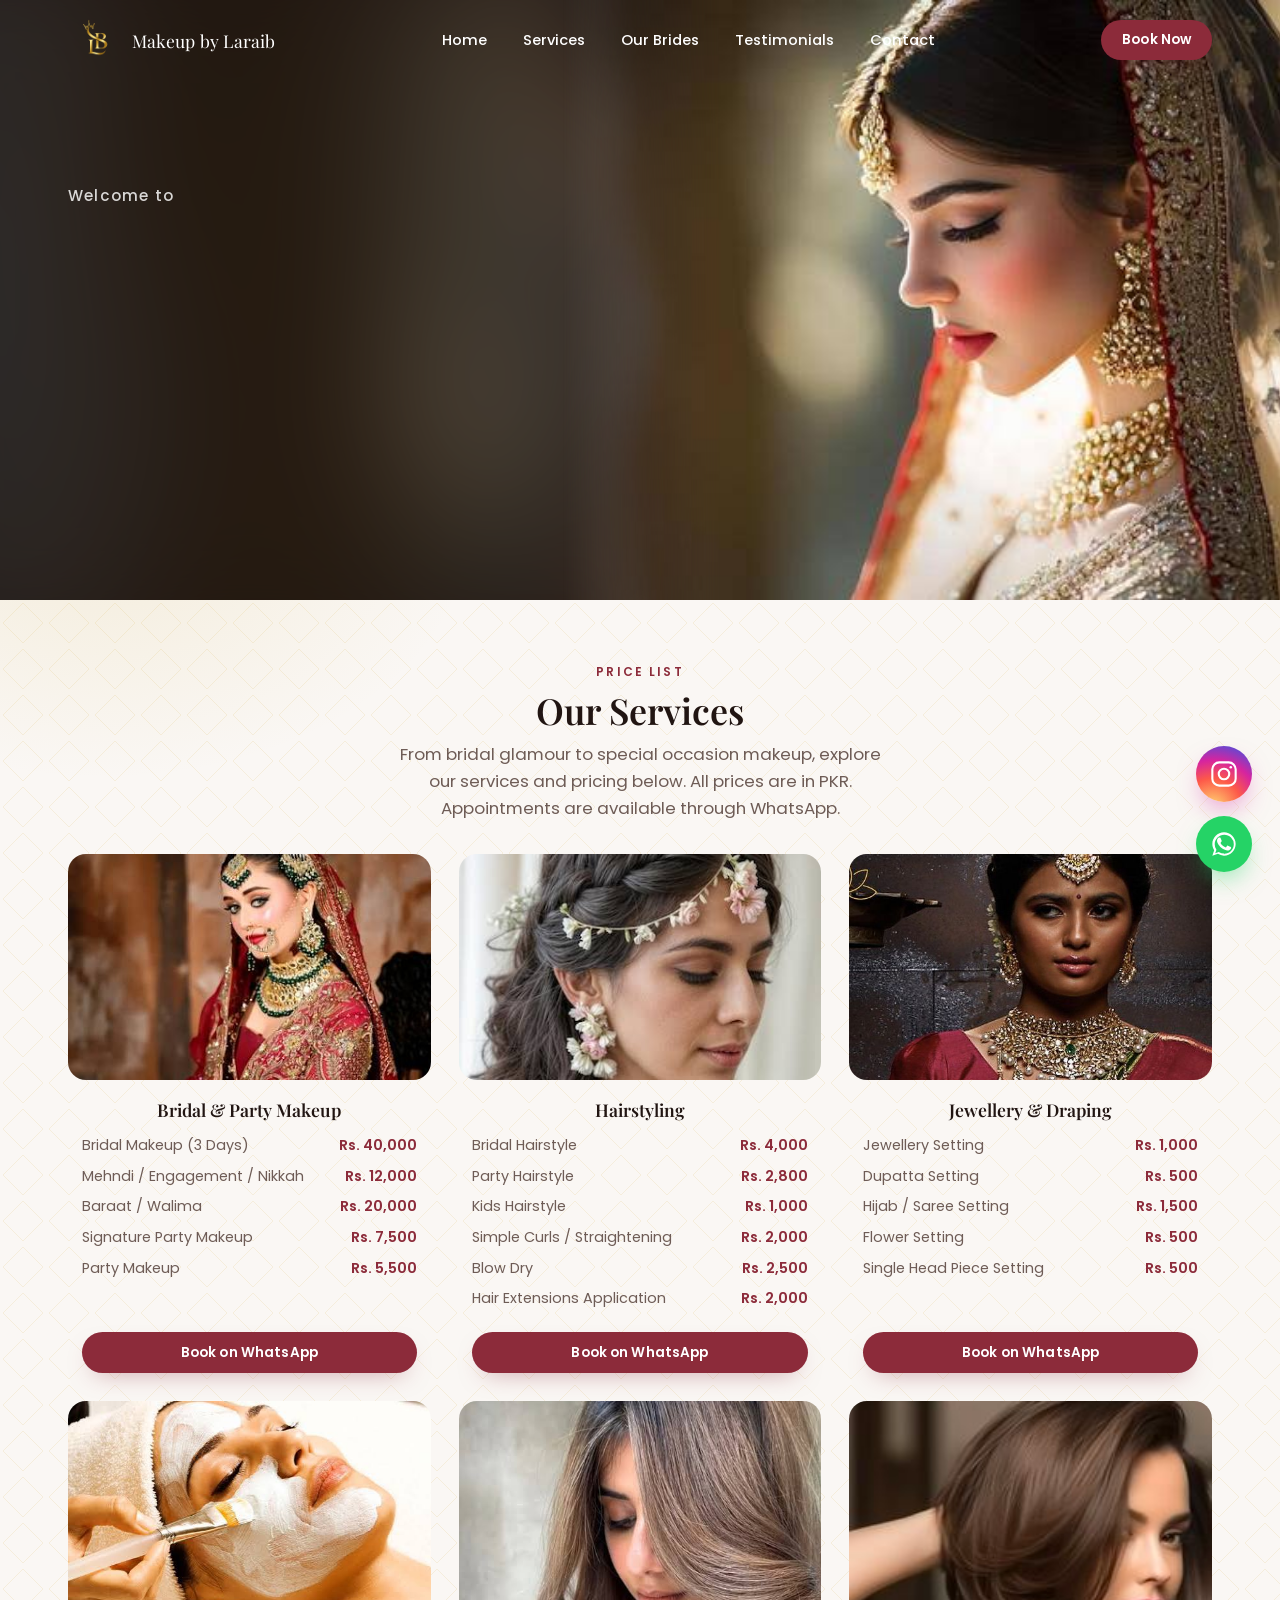
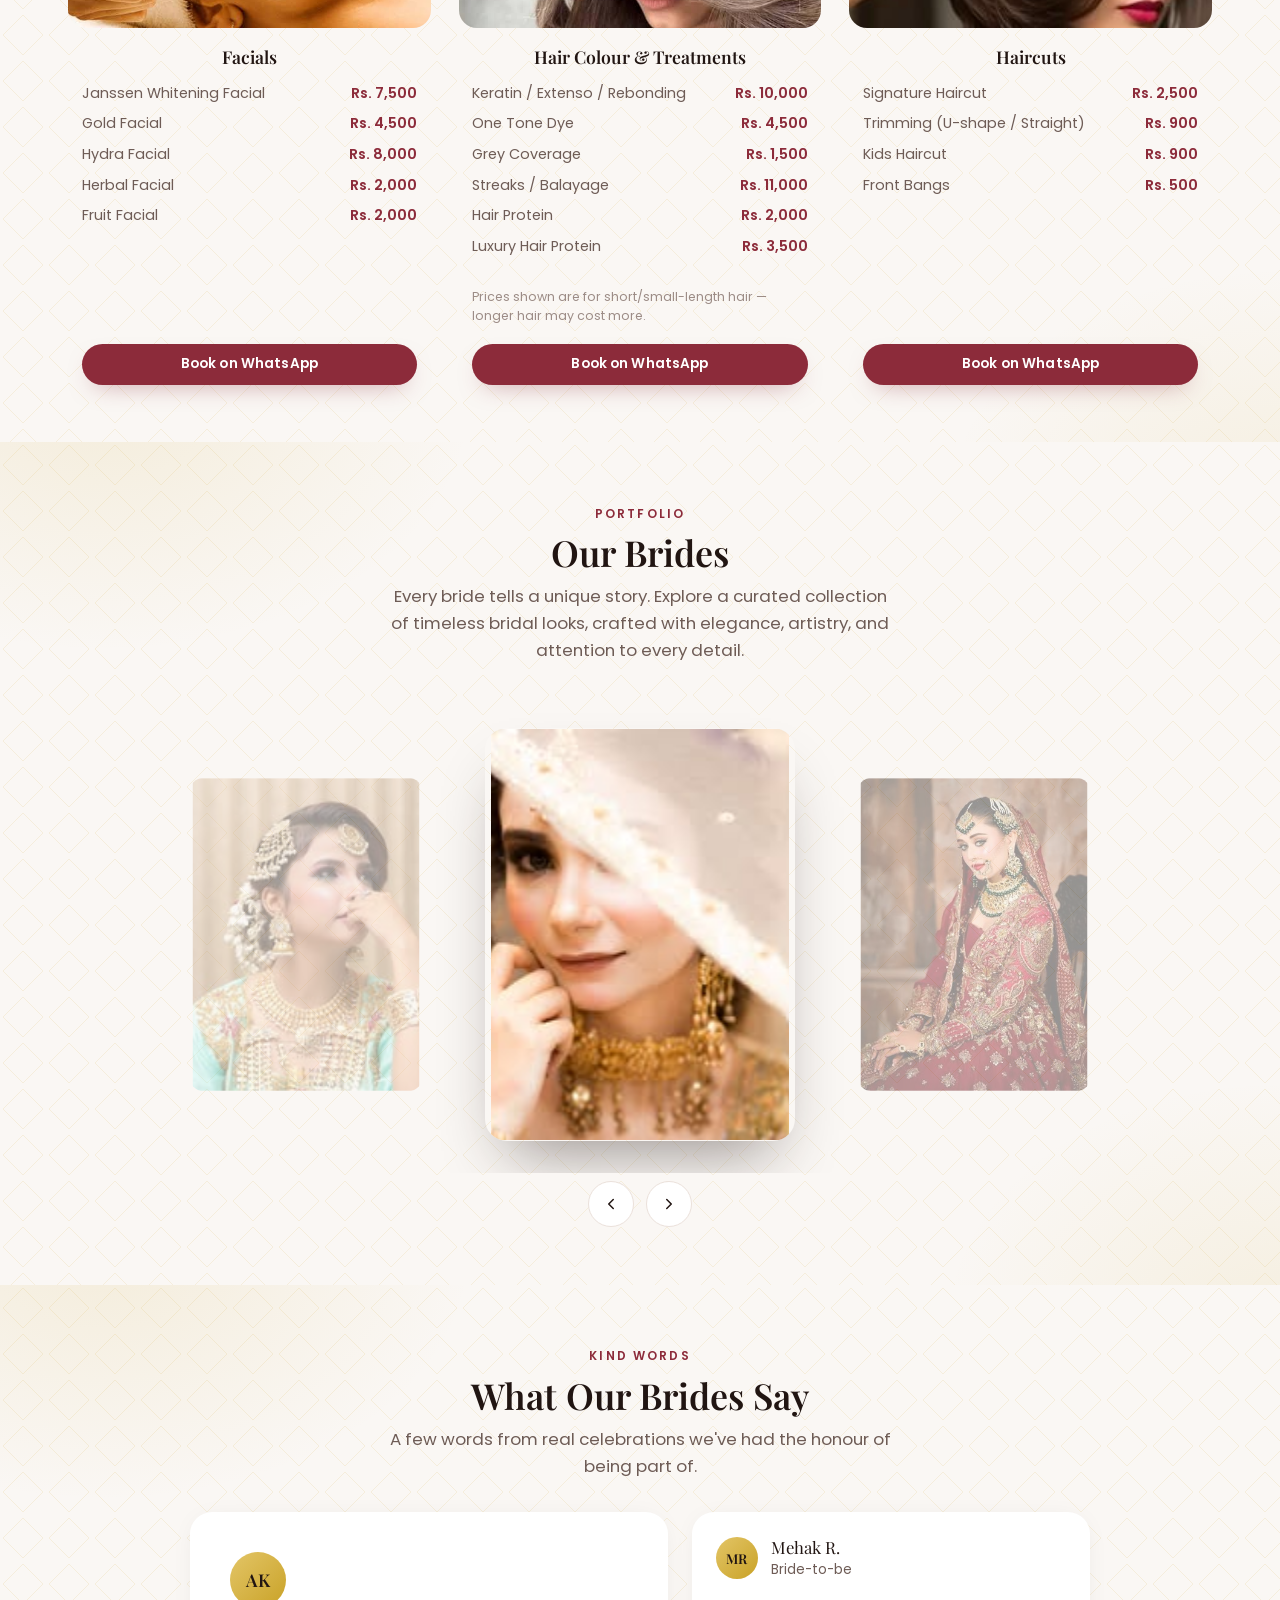
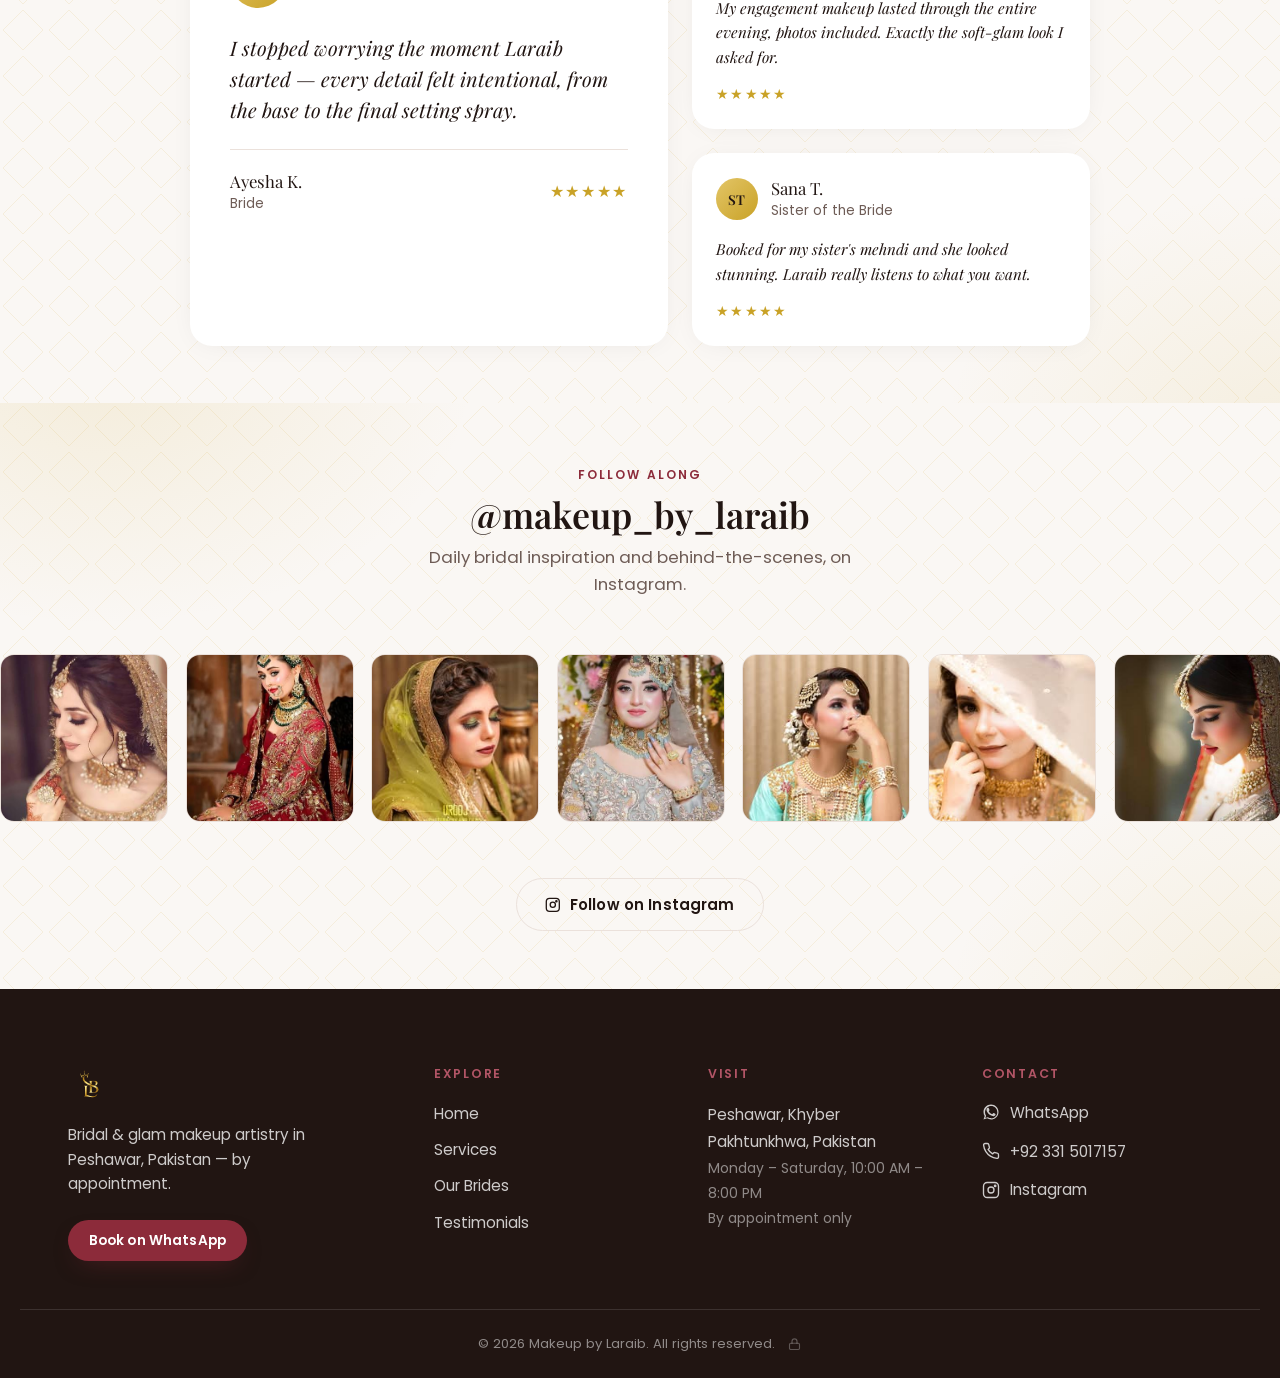
==== index.html @ b3cb93c9 "Initial commit: Makeup by Laraib static site with admin panel Site with editable content (content.js" ====
<!DOCTYPE html>
<html lang="en">
<head>
  <meta charset="UTF-8" />
  <meta name="viewport" content="width=device-width, initial-scale=1.0" />
  <title>Makeup by Laraib | Bridal &amp; Glam Makeup Artist in Peshawar</title>
  <meta name="description" content="Makeup by Laraib — bridal, party, engagement and photoshoot makeup artistry in Peshawar, Pakistan. Book your appointment on WhatsApp." />
  <meta name="theme-color" content="#FAF7F4" />

  <!-- Open Graph -->
  <meta property="og:title" content="Makeup by Laraib | Bridal & Glam Makeup Artist in Peshawar" />
  <meta property="og:description" content="Bridal, party, engagement and photoshoot makeup artistry in Peshawar, Pakistan." />
  <meta property="og:image" content="images/hero-image.jpg" />
  <meta property="og:type" content="website" />

  <link rel="icon" type="image/png" href="images/logo.png" />

  <link rel="preconnect" href="https://fonts.googleapis.com" />
  <link rel="preconnect" href="https://fonts.gstatic.com" crossorigin />
  <link href="https://fonts.googleapis.com/css2?family=Playfair+Display:ital,wght@0,400;0,500;0,600;0,700;1,500&family=Poppins:wght@300;400;500;600;700&display=swap" rel="stylesheet" />

  <link rel="stylesheet" href="css/style.css" />
</head>
<body>

  <a href="#main" class="skip-link">Skip to content</a>

  <!-- ===== Floating Social Buttons ===== -->
  <div class="social-float-stack">
    <a
      href="https://www.instagram.com/makeup_by_laraib?igsh=bzMzdDVmcHY5aWNp"
      class="social-float instagram-float"
      target="_blank"
      rel="noopener noreferrer"
      aria-label="Follow Makeup by Laraib on Instagram"
    >
      <svg viewBox="0 0 24 24" aria-hidden="true" focusable="false" fill="none" stroke="currentColor" stroke-width="1.8">
        <rect x="2" y="2" width="20" height="20" rx="6"/>
        <circle cx="12" cy="12" r="4.5"/>
        <circle cx="17.8" cy="6.2" r="1.1" fill="currentColor" stroke="none"/>
      </svg>
      <span class="sr-only">Follow on Instagram</span>
    </a>

    <a
      href="https://wa.me/923315017157?text=Hi%20Laraib%2C%20I%27d%20like%20to%20book%20a%20makeup%20appointment"
      class="social-float whatsapp-float"
      target="_blank"
      rel="noopener noreferrer"
      aria-label="Chat with Makeup by Laraib on WhatsApp"
    >
      <svg viewBox="0 0 24 24" aria-hidden="true" focusable="false">
        <path d="M17.472 14.382c-.297-.149-1.758-.867-2.03-.967-.273-.099-.471-.148-.67.15-.197.297-.767.966-.94 1.164-.173.199-.347.223-.644.075-.297-.15-1.255-.463-2.39-1.475-.883-.788-1.48-1.761-1.653-2.059-.173-.297-.018-.458.13-.606.134-.133.298-.347.446-.52.149-.174.198-.298.298-.497.099-.198.05-.371-.025-.52-.075-.149-.669-1.612-.916-2.207-.242-.579-.487-.5-.669-.51-.173-.008-.371-.01-.57-.01-.198 0-.52.074-.792.372-.272.297-1.04 1.016-1.04 2.479 0 1.462 1.065 2.875 1.213 3.074.149.198 2.096 3.2 5.077 4.487.709.306 1.262.489 1.694.625.712.227 1.36.195 1.872.118.571-.085 1.758-.719 2.006-1.413.248-.694.248-1.289.173-1.413-.074-.124-.272-.198-.57-.347z"/>
        <path d="M12.001 2C6.478 2 2 6.477 2 12c0 1.986.586 3.833 1.594 5.386L2 22l4.735-1.564A9.953 9.953 0 0 0 12.001 22C17.523 22 22 17.523 22 12S17.523 2 12.001 2zm0 18.153a8.13 8.13 0 0 1-4.146-1.14l-.297-.176-3.05 1.008.996-2.973-.194-.306a8.14 8.14 0 0 1-1.256-4.36c0-4.507 3.667-8.173 8.174-8.173 2.184 0 4.238.85 5.783 2.394a8.12 8.12 0 0 1 2.393 5.784c0 4.507-3.667 8.173-8.174 8.173l-.229.769z"/>
      </svg>
      <span class="sr-only">Chat on WhatsApp</span>
    </a>
  </div>

  <!-- ===== Header ===== -->
  <header class="site-header" id="site-header">
    <div class="container header-inner">
      <a href="#home" class="brand" aria-label="Makeup by Laraib — Home">
        <img src="images/logo.png" alt="Makeup by Laraib logo" class="brand-logo" data-key-img="header.logo" />
        <span class="brand-name" data-key-html="header.brandName">Makeup by <em>Laraib</em></span>
      </a>

      <nav class="nav-desktop" aria-label="Primary">
        <a href="#home" data-key="header.navHome">Home</a>
        <a href="#services" data-key="header.navServices">Services</a>
        <a href="#gallery" data-key="header.navGallery">Our Brides</a>
        <a href="#testimonials" data-key="header.navTestimonials">Testimonials</a>
        <a href="#contact" data-key="header.navContact">Contact</a>
      </nav>

      <a href="https://wa.me/923315017157?text=Hi%20Laraib%2C%20I%27d%20like%20to%20book%20a%20makeup%20appointment" class="btn btn-primary btn-sm nav-cta" target="_blank" rel="noopener noreferrer" data-key="header.navCta">
        Book Now
      </a>

      <button type="button" class="nav-toggle" id="nav-toggle" aria-label="Open menu" aria-expanded="false" aria-controls="mobile-menu">
        <span></span><span></span><span></span>
      </button>
    </div>

    <div class="mobile-menu" id="mobile-menu">
      <nav aria-label="Mobile">
        <a href="#home" data-key="header.navHome">Home</a>
        <a href="#services" data-key="header.navServices">Services</a>
        <a href="#gallery" data-key="header.navGallery">Our Brides</a>
        <a href="#testimonials" data-key="header.navTestimonials">Testimonials</a>
        <a href="#contact" data-key="header.navContact">Contact</a>
        <a href="https://wa.me/923315017157?text=Hi%20Laraib%2C%20I%27d%20like%20to%20book%20a%20makeup%20appointment" class="btn btn-primary" target="_blank" rel="noopener noreferrer" data-key="common.bookWhatsAppText">Book on WhatsApp</a>
      </nav>
    </div>
  </header>

  <main id="main">

    <!-- ===== Hero ===== -->
    <section class="hero" id="home">
      <div class="hero-bg" style="background-image:url('images/hero-image.jpg')" aria-hidden="true" data-key-img="hero.bgImage"></div>
      <div class="hero-tint" aria-hidden="true"></div>

      <div class="hero-visual">
        <video
          class="hero-visual-video"
          src="images/hero-video-3.mp4"
          poster="images/hero-image.jpg"
          autoplay
          muted
          loop
          playsinline
          aria-label="Bridal makeup by Laraib"
          data-key-img="hero.video"
        ></video>
      </div>

      <div class="container hero-inner">
        <div class="hero-text">
          <p class="hero-eyebrow" data-key="hero.eyebrow">Welcome to</p>
          <h1 class="hero-title" data-key-html="hero.title">Makeup by <em>Laraib</em></h1>
          <p class="hero-subtitle" data-key="hero.subtitle">
            Luxury makeup artistry for brides and every special occasion. Creating
            timeless, elegant looks that enhance your natural beauty. Based in
            Peshawar, by appointment.
          </p>
          <div class="hero-actions">
            <a href="https://wa.me/923315017157?text=Hi%20Laraib%2C%20I%27d%20like%20to%20book%20a%20makeup%20appointment" class="btn btn-primary" target="_blank" rel="noopener noreferrer">
              <svg viewBox="0 0 24 24" aria-hidden="true" class="btn-icon"><path d="M17.472 14.382c-.297-.149-1.758-.867-2.03-.967-.273-.099-.471-.148-.67.15-.197.297-.767.966-.94 1.164-.173.199-.347.223-.644.075-.297-.15-1.255-.463-2.39-1.475-.883-.788-1.48-1.761-1.653-2.059-.173-.297-.018-.458.13-.606.134-.133.298-.347.446-.52.149-.174.198-.298.298-.497.099-.198.05-.371-.025-.52-.075-.149-.669-1.612-.916-2.207-.242-.579-.487-.5-.669-.51-.173-.008-.371-.01-.57-.01-.198 0-.52.074-.792.372-.272.297-1.04 1.016-1.04 2.479 0 1.462 1.065 2.875 1.213 3.074.149.198 2.096 3.2 5.077 4.487.709.306 1.262.489 1.694.625.712.227 1.36.195 1.872.118.571-.085 1.758-.719 2.006-1.413.248-.694.248-1.289.173-1.413-.074-.124-.272-.198-.57-.347z"/><path d="M12.001 2C6.478 2 2 6.477 2 12c0 1.986.586 3.833 1.594 5.386L2 22l4.735-1.564A9.953 9.953 0 0 0 12.001 22C17.523 22 22 17.523 22 12S17.523 2 12.001 2zm0 18.153a8.13 8.13 0 0 1-4.146-1.14l-.297-.176-3.05 1.008.996-2.973-.194-.306a8.14 8.14 0 0 1-1.256-4.36c0-4.507 3.667-8.173 8.174-8.173 2.184 0 4.238.85 5.783 2.394a8.12 8.12 0 0 1 2.393 5.784c0 4.507-3.667 8.173-8.174 8.173l-.229.769z"/></svg>
              <span data-key="common.bookWhatsAppText">Book on WhatsApp</span>
            </a>
          </div>
        </div>
      </div>
    </section>

    <!-- ===== Services ===== -->
    <section class="services" id="services">
      <div class="container">
        <div class="section-head section-head-center reveal">
          <p class="eyebrow" data-key="services.eyebrow">Price List</p>
          <h2 data-key="services.heading">Our Services</h2>
          <p class="section-lead" data-key="services.lead">From bridal glamour to special occasion makeup, explore our services and pricing below. All prices are in PKR. Appointments are available through WhatsApp.</p>
        </div>

        <div class="services-grid reveal" id="services-grid"></div>
      </div>
    </section>

    <!-- ===== Portfolio Gallery ===== -->
    <section class="gallery" id="gallery">
      <div class="container">
        <div class="section-head section-head-center reveal">
          <p class="eyebrow" data-key="gallery.eyebrow">Portfolio</p>
          <h2 data-key="gallery.heading">Our Brides</h2>
          <p class="section-lead" data-key="gallery.lead">Every bride tells a unique story. Explore a curated collection of timeless bridal looks, crafted with elegance, artistry, and attention to every detail.</p>
        </div>
      </div>

      <div class="coverflow reveal" id="gallery-slider">
        <div class="slider">
          <ul class="slider-track" id="gallery-track"></ul>
        </div>

        <div class="slider-controls">
          <button type="button" class="slider-arrow slider-arrow-prev" data-dir="-1" aria-label="Previous photo">
            <svg viewBox="0 0 24 24" aria-hidden="true"><path d="M15 6l-6 6 6 6"/></svg>
          </button>
          <button type="button" class="slider-arrow slider-arrow-next" data-dir="1" aria-label="Next photo">
            <svg viewBox="0 0 24 24" aria-hidden="true"><path d="M9 6l6 6-6 6"/></svg>
          </button>
        </div>
      </div>
    </section>

    <!-- ===== Testimonials ===== -->
    <section class="testimonials" id="testimonials">
      <div class="container">
        <div class="section-head section-head-center reveal">
          <p class="eyebrow" data-key="testimonials.eyebrow">Kind Words</p>
          <h2 data-key="testimonials.heading">What Our Brides Say</h2>
          <p class="section-lead" data-key="testimonials.lead">A few words from real celebrations we've had the honour of being part of.</p>
        </div>

        <div class="testimonial-grid">
          <article class="testimonial-card testimonial-featured" id="testimonial-0">
            <span class="testimonial-avatar">AK</span>
            <p class="testimonial-quote">I stopped worrying the moment Laraib started — every detail felt intentional, from the base to the final setting spray.</p>
            <div class="testimonial-meta">
              <div>
                <p class="testimonial-name">Ayesha K.</p>
                <p class="testimonial-role">Bride</p>
              </div>
              <div class="testimonial-stars" aria-label="5 out of 5 stars">★★★★★</div>
            </div>
          </article>

          <div class="testimonial-stack">
            <article class="testimonial-card testimonial-small" id="testimonial-1">
              <div class="testimonial-small-head">
                <span class="testimonial-avatar testimonial-avatar-sm">MR</span>
                <div>
                  <p class="testimonial-name">Mehak R.</p>
                  <p class="testimonial-role">Bride-to-be</p>
                </div>
              </div>
              <p class="testimonial-quote testimonial-quote-sm">My engagement makeup lasted through the entire evening, photos included. Exactly the soft-glam look I asked for.</p>
              <div class="testimonial-stars testimonial-stars-sm" aria-label="5 out of 5 stars">★★★★★</div>
            </article>

            <article class="testimonial-card testimonial-small" id="testimonial-2">
              <div class="testimonial-small-head">
                <span class="testimonial-avatar testimonial-avatar-sm">ST</span>
                <div>
                  <p class="testimonial-name">Sana T.</p>
                  <p class="testimonial-role">Sister of the Bride</p>
                </div>
              </div>
              <p class="testimonial-quote testimonial-quote-sm">Booked for my sister's mehndi and she looked stunning. Laraib really listens to what you want.</p>
              <div class="testimonial-stars testimonial-stars-sm" aria-label="5 out of 5 stars">★★★★★</div>
            </article>
          </div>
        </div>
      </div>
    </section>

    <!-- ===== Instagram ===== -->
    <section class="instagram" id="instagram">
      <div class="container">
        <div class="section-head section-head-center reveal">
          <p class="eyebrow" data-key="instagram.eyebrow">Follow Along</p>
          <h2 data-key="instagram.heading">@makeup_by_laraib</h2>
          <p class="section-lead" data-key="instagram.lead">Daily bridal inspiration and behind-the-scenes, on Instagram.</p>
        </div>
      </div>

      <div class="insta-marquee reveal">
        <div class="insta-track" id="insta-track"></div>
      </div>

      <div class="container">
        <div class="insta-cta reveal">
          <a href="https://www.instagram.com/makeup_by_laraib?igsh=bzMzdDVmcHY5aWNp" target="_blank" rel="noopener noreferrer" class="btn btn-outline">
            <svg viewBox="0 0 24 24" aria-hidden="true" class="btn-icon"><rect x="2" y="2" width="20" height="20" rx="5"/><circle cx="12" cy="12" r="4"/><circle cx="17.5" cy="6.5" r="1"/></svg>
            Follow on Instagram
          </a>
        </div>
      </div>
    </section>

  </main>

  <!-- ===== Footer / Contact ===== -->
  <footer class="site-footer" id="contact">
    <div class="container footer-inner">
      <div class="footer-brand">
        <img src="images/logo.png" alt="Makeup by Laraib logo" class="footer-logo" data-key-img="header.logo" />
        <p class="footer-tagline" data-key="footer.tagline">Bridal &amp; glam makeup artistry in Peshawar, Pakistan — by appointment.</p>
        <a href="https://wa.me/923315017157?text=Hi%20Laraib%2C%20I%27d%20like%20to%20book%20a%20makeup%20appointment" class="btn btn-primary btn-sm" target="_blank" rel="noopener noreferrer" data-key="common.bookWhatsAppText">Book on WhatsApp</a>
      </div>

      <div class="footer-col">
        <p class="footer-heading">Explore</p>
        <ul>
          <li><a href="#home" data-key="header.navHome">Home</a></li>
          <li><a href="#services" data-key="header.navServices">Services</a></li>
          <li><a href="#gallery" data-key="header.navGallery">Our Brides</a></li>
          <li><a href="#testimonials" data-key="header.navTestimonials">Testimonials</a></li>
        </ul>
      </div>

      <div class="footer-col">
        <p class="footer-heading">Visit</p>
        <address>
          <p data-key="footer.address">Peshawar, Khyber Pakhtunkhwa, Pakistan</p>
          <p class="footer-muted" data-key="footer.hours">Monday – Saturday, 10:00 AM – 8:00 PM</p>
          <p class="footer-muted" data-key="footer.appointmentNote">By appointment only</p>
        </address>
      </div>

      <div class="footer-col">
        <p class="footer-heading">Contact</p>
        <ul class="footer-icon-list">
          <li>
            <a href="https://wa.me/923315017157?text=Hi%20Laraib%2C%20I%27d%20like%20to%20book%20a%20makeup%20appointment" target="_blank" rel="noopener noreferrer">
              <svg viewBox="0 0 24 24" aria-hidden="true"><path d="M17.472 14.382c-.297-.149-1.758-.867-2.03-.967-.273-.099-.471-.148-.67.15-.197.297-.767.966-.94 1.164-.173.199-.347.223-.644.075-.297-.15-1.255-.463-2.39-1.475-.883-.788-1.48-1.761-1.653-2.059-.173-.297-.018-.458.13-.606.134-.133.298-.347.446-.52.149-.174.198-.298.298-.497.099-.198.05-.371-.025-.52-.075-.149-.669-1.612-.916-2.207-.242-.579-.487-.5-.669-.51-.173-.008-.371-.01-.57-.01-.198 0-.52.074-.792.372-.272.297-1.04 1.016-1.04 2.479 0 1.462 1.065 2.875 1.213 3.074.149.198 2.096 3.2 5.077 4.487.709.306 1.262.489 1.694.625.712.227 1.36.195 1.872.118.571-.085 1.758-.719 2.006-1.413.248-.694.248-1.289.173-1.413-.074-.124-.272-.198-.57-.347z"/><path d="M12.001 2C6.478 2 2 6.477 2 12c0 1.986.586 3.833 1.594 5.386L2 22l4.735-1.564A9.953 9.953 0 0 0 12.001 22C17.523 22 22 17.523 22 12S17.523 2 12.001 2zm0 18.153a8.13 8.13 0 0 1-4.146-1.14l-.297-.176-3.05 1.008.996-2.973-.194-.306a8.14 8.14 0 0 1-1.256-4.36c0-4.507 3.667-8.173 8.174-8.173 2.184 0 4.238.85 5.783 2.394a8.12 8.12 0 0 1 2.393 5.784c0 4.507-3.667 8.173-8.174 8.173l-.229.769z"/></svg>
              WhatsApp
            </a>
          </li>
          <li>
            <a href="tel:+923315017157">
              <svg viewBox="0 0 24 24" aria-hidden="true" fill="none" stroke="currentColor" stroke-width="1.8" stroke-linecap="round" stroke-linejoin="round"><path d="M22 16.92v3a2 2 0 0 1-2.18 2 19.79 19.79 0 0 1-8.63-3.07 19.5 19.5 0 0 1-6-6 19.79 19.79 0 0 1-3.07-8.67A2 2 0 0 1 4.11 2h3a2 2 0 0 1 2 1.72c.127.96.361 1.903.7 2.81a2 2 0 0 1-.45 2.11L8.09 9.91a16 16 0 0 0 6 6l1.27-1.27a2 2 0 0 1 2.11-.45c.907.339 1.85.573 2.81.7A2 2 0 0 1 22 16.92z"/></svg>
              <span data-key="contact.phoneDisplay">+92 331 5017157</span>
            </a>
          </li>
          <li>
            <a href="https://www.instagram.com/makeup_by_laraib?igsh=bzMzdDVmcHY5aWNp" target="_blank" rel="noopener noreferrer">
              <svg viewBox="0 0 24 24" aria-hidden="true" fill="none" stroke="currentColor" stroke-width="1.8"><rect x="2" y="2" width="20" height="20" rx="5"/><circle cx="12" cy="12" r="4"/><circle cx="17.5" cy="6.5" r="1"/></svg>
              Instagram
            </a>
          </li>
        </ul>
      </div>
    </div>

    <div class="container footer-bottom">
      <p>&copy; <span id="year"></span> Makeup by Laraib. All rights reserved.</p>
      <a href="admin.html" class="admin-link" aria-label="Site admin login">
        <svg viewBox="0 0 24 24" aria-hidden="true" fill="none" stroke="currentColor" stroke-width="1.8" stroke-linecap="round" stroke-linejoin="round"><rect x="4" y="10" width="16" height="10" rx="2"/><path d="M8 10V7a4 4 0 0 1 8 0v3"/></svg>
      </a>
    </div>
  </footer>

  <!-- ===== Lightbox ===== -->
  <div class="lightbox" id="lightbox">
    <button type="button" class="lightbox-close" id="lightbox-close" aria-label="Close image">&times;</button>
    <img src="" alt="" id="lightbox-img" />
  </div>

  <script src="js/content-loader.js"></script>
  <script src="js/main.js"></script>
</body>
</html>
---- css/style.css ----
/* ============================================================
   Makeup by Laraib — Design Tokens
   One-tone palette: warm rosewood accent + near-black ink + blush neutrals
   ============================================================ */
:root {
  --ink: #211512;
  --ink-soft: #6E5C56;
  --ink-faint: #9C8C86;

  --wine: #8C2B3A;
  --wine-dark: #6C1F2B;
  --wine-light: #B25566;

  --gold: #C9A227;
  --gold-light: #E3C567;

  --white: #FFFFFF;
  --blush: #FAF7F4;
  --border: #EBE1DB;

  --font-display: "Playfair Display", "Georgia", serif;
  --font-body: "Poppins", "Segoe UI", sans-serif;

  --ease: cubic-bezier(0.22, 1, 0.36, 1);
  --section-pad: clamp(2.75rem, 4.5vw, 4rem);
  --container-w: 1240px;
}

/* ============================================================
   Reset
   ============================================================ */
*, *::before, *::after { box-sizing: border-box; }
html { scroll-behavior: smooth; }
body {
  margin: 0;
  font-family: var(--font-body);
  color: var(--ink);
  background: var(--white);
  -webkit-font-smoothing: antialiased;
  text-rendering: optimizeLegibility;
}
img { max-width: 100%; display: block; }
a { color: inherit; text-decoration: none; }
button { font: inherit; color: inherit; background: none; border: none; cursor: pointer; }
ul { list-style: none; margin: 0; padding: 0; }
h1, h2, h3 { font-family: var(--font-display); font-weight: 600; margin: 0; }
p { margin: 0; }

:focus-visible {
  outline: 2px solid var(--wine);
  outline-offset: 3px;
}

@media (prefers-reduced-motion: reduce) {
  html { scroll-behavior: auto; }
  *, *::before, *::after {
    animation-duration: 0.001ms !important;
    transition-duration: 0.001ms !important;
    scroll-behavior: auto !important;
  }

  /* Show a plain, fully-visible, static hero instead of the entrance
     relay for users who've asked for reduced motion. */
  .hero-visual-video,
  .hero-eyebrow,
  .hero-title,
  .hero-subtitle,
  .hero-actions {
    opacity: 1 !important;
    transform: none !important;
  }
}

.sr-only {
  position: absolute;
  width: 1px; height: 1px;
  padding: 0; margin: -1px;
  overflow: hidden;
  clip: rect(0,0,0,0);
  white-space: nowrap;
  border: 0;
}

.skip-link {
  position: fixed;
  top: -100px;
  left: 1rem;
  z-index: 200;
  background: var(--ink);
  color: var(--white);
  padding: .75rem 1.25rem;
  border-radius: 8px;
  transition: top .3s var(--ease);
}
.skip-link:focus { top: 1rem; }

/* ============================================================
   Layout helpers
   ============================================================ */
.container {
  width: 100%;
  max-width: var(--container-w);
  margin-inline: auto;
  padding-inline: clamp(1.25rem, 5vw, 3rem);
}

.section-head { max-width: 620px; margin-bottom: clamp(1.5rem, 2.5vw, 2.25rem); }
.section-head-center { max-width: 620px; margin-inline: auto; text-align: center; }

.eyebrow {
  display: inline-block;
  font-family: var(--font-body);
  font-size: .75rem;
  font-weight: 600;
  letter-spacing: .18em;
  text-transform: uppercase;
  color: var(--wine);
  margin: 0 0 .6rem;
}

.section-head h2 {
  font-size: clamp(1.9rem, 2.8vw, 2.5rem);
  color: var(--ink);
  line-height: 1.15;
}
.section-lead {
  margin-top: .6rem;
  font-size: 1.05rem;
  color: var(--ink-soft);
  line-height: 1.6;
  max-width: 46ch;
}
.section-head-center .section-lead { margin-inline: auto; }

/* Sections flow continuously — no seam lines between them, only spacing */
.gallery { padding-top: var(--section-pad); }

/* Shared background for every light section: a soft repeating gold
   lattice texture plus two faint corner glows, so the blush base
   reads as a rich, faintly patterned surface instead of a flat,
   lifeless fill. Kept subtle enough not to compete with card content. */
.gallery,
.services,
.testimonials,
.instagram {
  background-color: var(--blush);
  background-image:
    radial-gradient(ellipse 620px 420px at 8% -5%, rgba(201, 162, 39, .12), transparent 60%),
    radial-gradient(ellipse 520px 380px at 100% 105%, rgba(201, 162, 39, .1), transparent 65%),
    url("data:image/svg+xml,%3Csvg xmlns='http://www.w3.org/2000/svg' width='46' height='46' viewBox='0 0 46 46'%3E%3Cpath d='M23 3L43 23L23 43L3 23Z' fill='none' stroke='%23C9A227' stroke-width='0.75' opacity='0.16'/%3E%3C/svg%3E");
  background-repeat: no-repeat, no-repeat, repeat;
  background-size: auto, auto, 46px 46px;
}

/* ============================================================
   Buttons
   ============================================================ */
.btn {
  display: inline-flex;
  align-items: center;
  justify-content: center;
  gap: .55rem;
  padding: .9rem 1.8rem;
  border-radius: 999px;
  font-weight: 600;
  font-size: .93rem;
  letter-spacing: .01em;
  transition: transform .3s var(--ease), background-color .3s var(--ease), color .3s var(--ease), border-color .3s var(--ease);
  white-space: nowrap;
}
.btn-icon { width: 1.05em; height: 1.05em; fill: none; stroke: currentColor; stroke-width: 2; stroke-linecap: round; stroke-linejoin: round; flex-shrink: 0; }
.btn-primary .btn-icon { fill: currentColor; stroke: none; }

.btn-primary {
  background: var(--wine);
  color: var(--white);
  box-shadow: 0 10px 24px -12px rgba(140, 43, 58, .5);
}
.btn-primary:hover { background: var(--wine-dark); transform: translateY(-1px); }

.btn-outline {
  background: transparent;
  color: var(--ink);
  border: 1.5px solid var(--border);
}
.btn-outline:hover { border-color: var(--wine); color: var(--wine); }
.btn-outline .btn-icon { transition: transform .3s var(--ease); }
.btn-outline:hover .btn-icon { transform: translateX(3px); }

.btn-sm { padding: .65rem 1.3rem; font-size: .85rem; }

/* ============================================================
   Scroll reveal
   ============================================================ */
.reveal {
  opacity: 0;
  transform: translateY(22px);
  transition: opacity .7s var(--ease), transform .7s var(--ease);
}
.reveal.is-visible { opacity: 1; transform: translateY(0); }

/* Hero entrance — plays once on load. Each element only starts once
   the previous one's own transition has actually finished (see
   main.js), so the stagger is a real relay rather than a guessed
   fixed pause. The video plays continuously once visible, so there's
   no repeating theme cycle or exit choreography here anymore — the
   video itself is the ongoing motion. */
.hero-visual-video,
.hero-eyebrow,
.hero-title,
.hero-subtitle,
.hero-actions {
  opacity: 0;
  transition: opacity 1.3s var(--ease), transform 1.3s var(--ease);
}

.hero-visual-video { transform: scale(1.12) translateX(44px); }
.hero-eyebrow { transform: translateY(-24px); }
.hero-title { transform: translateY(70px); }
.hero-subtitle { transform: translateY(60px); }
.hero-actions { transform: translateY(55px); }

.hero-visual-video.is-visible { opacity: 1; transform: scale(1) translateX(0); }
.hero-eyebrow.is-visible,
.hero-title.is-visible,
.hero-subtitle.is-visible,
.hero-actions.is-visible {
  opacity: 1;
  transform: translateY(0);
}

/* ============================================================
   Header
   ============================================================ */
.site-header {
  position: fixed;
  inset-inline: 0;
  top: 0;
  z-index: 100;
  background: transparent;
  border-bottom: 1px solid transparent;
  transition: background-color .3s var(--ease), border-color .3s var(--ease), box-shadow .3s var(--ease);
}
.site-header.scrolled {
  background: rgba(255, 255, 255, .96);
  backdrop-filter: blur(8px);
  border-bottom-color: var(--border);
  box-shadow: 0 12px 30px -24px rgba(33, 21, 18, .4);
}

/* Over the hero: transparent header, everything still visible in light tones */
.site-header:not(.scrolled) .brand-name { color: var(--white); }
.site-header:not(.scrolled) .nav-desktop a { color: var(--white); }
.site-header:not(.scrolled) .nav-toggle span { background: var(--white); }

.header-inner {
  display: flex;
  align-items: center;
  justify-content: space-between;
  height: 80px;
  gap: 1.5rem;
}

.brand {
  display: flex;
  align-items: center;
  gap: .6rem;
  flex-shrink: 0;
}
.brand-logo { height: 54px; width: auto; }
.brand-name {
  font-family: var(--font-display);
  font-size: 1.1rem;
  letter-spacing: .01em;
  color: var(--ink);
}
.brand-name em { font-style: italic; }

.nav-desktop {
  display: none;
  align-items: center;
  gap: 2.25rem;
  margin-inline: auto;
}
.nav-desktop a {
  font-size: .92rem;
  font-weight: 500;
  color: var(--ink);
  position: relative;
  padding-block: .3rem;
}
.nav-desktop a::after {
  content: "";
  position: absolute;
  left: 0; bottom: 0;
  width: 100%; height: 1.5px;
  background: var(--wine);
  transform: scaleX(0);
  transform-origin: right;
  transition: transform .3s var(--ease);
}
.nav-desktop a:hover::after { transform: scaleX(1); transform-origin: left; }

.nav-cta { display: none; flex-shrink: 0; }

.nav-toggle {
  display: flex;
  flex-direction: column;
  justify-content: center;
  gap: 5px;
  width: 42px;
  height: 42px;
  flex-shrink: 0;
}
.nav-toggle span {
  display: block;
  height: 2px;
  width: 22px;
  margin-inline: auto;
  background: var(--ink);
  transition: transform .3s var(--ease), opacity .3s var(--ease);
}
.nav-toggle[aria-expanded="true"] span:nth-child(1) { transform: translateY(7px) rotate(45deg); }
.nav-toggle[aria-expanded="true"] span:nth-child(2) { opacity: 0; }
.nav-toggle[aria-expanded="true"] span:nth-child(3) { transform: translateY(-7px) rotate(-45deg); }

.mobile-menu {
  position: fixed;
  inset: 0;
  top: 80px;
  background: var(--white);
  transform: translateX(100%);
  transition: transform .4s var(--ease);
  z-index: 99;
}
.mobile-menu.open { transform: translateX(0); }
.mobile-menu nav {
  display: flex;
  flex-direction: column;
  gap: 1.75rem;
  padding: 3rem clamp(1.25rem, 5vw, 3rem);
}
.mobile-menu nav a {
  font-family: var(--font-display);
  font-size: 1.7rem;
  color: var(--ink);
}
.mobile-menu nav .btn { align-self: flex-start; margin-top: .5rem; }

/* ============================================================
   Hero — one continuous blurred-photo backdrop covers the whole
   section (text and image share the same background); the sharp
   photo sits on top and dissolves into that backdrop via a mask,
   instead of a hard-edged card or a two-tone split.
   ============================================================ */
.hero {
  position: relative;
  background: var(--ink);
  overflow: hidden;
  padding-top: 80px;
}

/* Ambient full-bleed backdrop: the same photo, heavily blurred and
   darkened, filling the whole section so the text side has a rich
   backdrop instead of a flat solid panel. */
.hero-bg {
  position: absolute;
  inset: 0;
  z-index: 0;
  background-size: cover;
  background-position: 50% 30%;
  filter: blur(50px) brightness(.55) saturate(1.05);
  transform: scale(1.2);
}

.hero-tint {
  position: absolute;
  inset: 0;
  z-index: 1;
  background: rgba(33, 21, 18, .45);
}

/* Sharp focal video, cropped to the right side — dissolves into the
   blurred backdrop via a mask on its left edge, no hard seam. */
.hero-visual {
  position: relative;
  z-index: 2;
  width: 100%;
  height: 300px;
  -webkit-mask-image: linear-gradient(180deg, transparent 0%, black 26%);
  mask-image: linear-gradient(180deg, transparent 0%, black 26%);
}
.hero-visual-video {
  position: absolute;
  inset: 0;
  width: 100%;
  height: 100%;
  object-fit: cover;
  object-position: 50% 22%;
  display: block;
}

.hero-inner {
  position: relative;
  z-index: 3;
  padding-block: clamp(2.5rem, 6vw, 3.5rem) clamp(3rem, 6vw, 4rem);
}

.hero-eyebrow {
  font-family: var(--font-body);
  font-size: .95rem;
  font-weight: 500;
  letter-spacing: .08em;
  color: rgba(255, 255, 255, .82);
}

.hero-title {
  font-size: clamp(2.1rem, 4.4vw, 3.6rem);
  font-weight: 700;
  line-height: 1.08;
  color: var(--white);
  margin-top: .4rem;
}
.hero-title em { font-style: italic; color: var(--gold-light); }

.hero-subtitle {
  margin-top: 1.25rem;
  font-size: 1.05rem;
  line-height: 1.7;
  color: rgba(255, 255, 255, .78);
  max-width: 42ch;
}

.hero-actions {
  margin-top: 2.25rem;
  display: flex;
  flex-wrap: wrap;
  gap: 1rem;
}

/* ============================================================
   Services — price-list cards, photo optional per category
   ============================================================ */
.services { padding-block: var(--section-pad); }

.services-grid {
  display: grid;
  grid-template-columns: 1fr;
  gap: 1.75rem;
}

.service-card {
  display: flex;
  flex-direction: column;
  transition: transform .3s var(--ease);
}
.service-card:hover { transform: translateY(-3px); }

.service-photo { aspect-ratio: 16 / 10; overflow: hidden; border-radius: 18px; }
.service-photo img {
  width: 100%;
  height: 100%;
  object-fit: cover;
  object-position: 50% 20%;
  transition: transform .5s var(--ease);
}
.service-card:hover .service-photo img { transform: scale(1.06); }

.service-body {
  padding: 1.1rem .85rem 0;
  display: flex;
  flex-direction: column;
  align-items: center;
  text-align: center;
  flex: 1;
}

.service-card h3 {
  font-size: 1.1rem;
  color: var(--ink);
}

.service-list { margin-top: .6rem; width: 100%; text-align: left; }
.service-list li {
  display: flex;
  align-items: baseline;
  justify-content: space-between;
  gap: 1rem;
  padding-block: .3rem;
  font-size: .9rem;
}
.service-list li span:first-child { color: var(--ink-soft); }
.service-list li span:last-child {
  font-weight: 600;
  color: var(--wine);
  white-space: nowrap;
  font-variant-numeric: tabular-nums;
}

.service-note {
  margin-top: .5rem;
  font-size: .78rem;
  line-height: 1.5;
  color: var(--ink-faint);
  text-align: left;
}

.service-body .btn { margin-top: auto; width: 100%; }
.service-list, .service-note { margin-bottom: 1.15rem; }

/* ============================================================
   Slider (Gallery) — coverflow: large sharp center slide,
   smaller dimmed neighbours peeking at the cropped edges
   ============================================================ */
.coverflow { padding-bottom: var(--section-pad); }

.slider {
  position: relative;
  max-width: 900px;
  margin-inline: auto;
}

.slider-track {
  display: flex;
  align-items: center;
  gap: 1.5rem;
  overflow-x: auto;
  scroll-snap-type: x mandatory;
  scroll-behavior: smooth;
  scrollbar-width: none;
  padding-block: 2rem;
  padding-inline: calc(50% - 155px);
}
.slider-track::-webkit-scrollbar { display: none; }

.slide {
  flex: 0 0 auto;
  width: min(76vw, 310px);
  scroll-snap-align: center;
}

.slide-btn {
  display: block;
  width: 100%;
  aspect-ratio: 3 / 4;
  border-radius: 22px;
  overflow: hidden;
  isolation: isolate;
  transform: scale(.76);
  opacity: .4;
  transition: transform .5s var(--ease), opacity .5s var(--ease), box-shadow .5s var(--ease);
}
.slide.is-active .slide-btn {
  transform: scale(1);
  opacity: 1;
  box-shadow: 0 34px 60px -24px rgba(33, 21, 18, .45);
}

.slide-btn img {
  width: 100%;
  height: 100%;
  object-fit: cover;
  transition: transform .7s var(--ease);
}
.slide.is-active .slide-btn:hover img { transform: scale(1.05); }

.slider-controls {
  display: flex;
  justify-content: center;
  gap: .75rem;
  margin-top: .5rem;
}

.slider-arrow {
  flex-shrink: 0;
  display: flex;
  align-items: center;
  justify-content: center;
  width: 46px;
  height: 46px;
  border-radius: 50%;
  border: 1px solid var(--border);
  background: var(--white);
  color: var(--ink);
  transition: border-color .3s var(--ease), color .3s var(--ease), background-color .3s var(--ease), transform .2s var(--ease);
}
.slider-arrow svg { width: 18px; height: 18px; fill: none; stroke: currentColor; stroke-width: 2; stroke-linecap: round; stroke-linejoin: round; }
.slider-arrow:hover { border-color: var(--wine); color: var(--white); background: var(--wine); }
.slider-arrow:active { transform: scale(.94); }

/* ============================================================
   Testimonials — live rotating cards. JS swaps content every 3s;
   the CSS handles a slow, natural fade+rise per card, staggered so
   they visibly arrive one after another rather than all at once.
   ============================================================ */
.testimonials { padding-block: var(--section-pad); }

.testimonial-grid {
  display: grid;
  grid-template-columns: 1fr;
  gap: 1.5rem;
  max-width: 900px;
  margin-inline: auto;
}

.testimonial-stack {
  display: grid;
  grid-template-columns: 1fr;
  gap: 1.5rem;
}

.testimonial-card {
  background: var(--white);
  border-radius: 22px;
  padding: 2rem;
  box-shadow: 0 2px 28px -10px rgba(33, 21, 18, .1);
  transition: opacity 1.1s var(--ease), transform 1.1s var(--ease);
}
.testimonial-card.is-changing {
  opacity: 0;
  transform: translateY(26px) scale(.98);
}

.testimonial-featured { display: flex; flex-direction: column; gap: 1.5rem; }

.testimonial-avatar {
  display: inline-flex;
  align-items: center;
  justify-content: center;
  width: 56px;
  height: 56px;
  border-radius: 50%;
  background: linear-gradient(135deg, var(--gold-light), var(--gold));
  color: var(--ink);
  font-family: var(--font-display);
  font-size: 1.1rem;
  font-weight: 600;
  flex-shrink: 0;
}

.testimonial-quote {
  font-family: var(--font-display);
  font-style: italic;
  font-size: 1.25rem;
  line-height: 1.55;
  color: var(--ink);
}

.testimonial-meta {
  display: flex;
  align-items: center;
  justify-content: space-between;
  gap: 1rem;
  padding-top: 1.25rem;
  border-top: 1px solid var(--border);
}

.testimonial-name { font-family: var(--font-display); font-size: 1.05rem; color: var(--ink); }
.testimonial-role { margin-top: .15rem; font-size: .85rem; color: var(--ink-soft); }
.testimonial-stars { color: var(--gold); letter-spacing: .1em; font-size: 1rem; }

.testimonial-small { padding: 1.5rem; }
.testimonial-small-head { display: flex; align-items: center; gap: .85rem; }
.testimonial-avatar-sm { width: 42px; height: 42px; font-size: .85rem; }
.testimonial-quote-sm { margin-top: 1rem; font-size: .95rem; line-height: 1.6; }
.testimonial-stars-sm { margin-top: 1rem; font-size: .85rem; }

/* ============================================================
   Instagram Marquee
   ============================================================ */
.instagram { padding-block: var(--section-pad); }

.insta-marquee {
  margin-top: 1.75rem;
  overflow: hidden;
  padding-block: 1.5rem;
}

.insta-track {
  display: flex;
  gap: 1.1rem;
  width: max-content;
  animation: insta-scroll 34s linear infinite;
}
.insta-marquee:hover .insta-track,
.insta-marquee:focus-within .insta-track {
  animation-play-state: paused;
}
@media (prefers-reduced-motion: reduce) {
  .insta-track { animation: none; }
}

@keyframes insta-scroll {
  from { transform: translateX(0); }
  to { transform: translateX(-50%); }
}

.insta-item {
  position: relative;
  flex: 0 0 auto;
  width: 168px;
  aspect-ratio: 1;
  border-radius: 14px;
  overflow: hidden;
  border: 1px solid var(--border);
  isolation: isolate;
}
.insta-item img { width: 100%; height: 100%; object-fit: cover; transition: transform .6s var(--ease); }
.insta-item::after {
  content: "";
  position: absolute;
  inset: 0;
  background: rgba(33, 21, 18, .38);
  opacity: 0;
  transition: opacity .3s var(--ease);
}
.insta-icon {
  position: absolute;
  inset: 0;
  display: flex;
  align-items: center;
  justify-content: center;
  opacity: 0;
  transition: opacity .3s var(--ease);
  z-index: 1;
}
.insta-icon svg { width: 24px; height: 24px; fill: none; stroke: var(--white); stroke-width: 1.6; }
.insta-item:hover img { transform: scale(1.08); }
.insta-item:hover::after,
.insta-item:hover .insta-icon { opacity: 1; }

.insta-cta { margin-top: 2rem; text-align: center; }

/* ============================================================
   Footer
   ============================================================ */
.site-footer {
  background: var(--ink);
  color: rgba(255,255,255,.78);
  padding-top: clamp(3.5rem, 6vw, 5.5rem);
}

.footer-inner {
  display: grid;
  grid-template-columns: 1fr;
  gap: 2.75rem;
  padding-bottom: 3rem;
}

.footer-logo { height: 42px; width: auto; margin-bottom: 1rem; }
.footer-tagline { max-width: 30ch; line-height: 1.6; font-size: .95rem; }
.footer-brand .btn { margin-top: 1.5rem; }

.footer-heading {
  font-size: .78rem;
  font-weight: 600;
  letter-spacing: .14em;
  text-transform: uppercase;
  color: var(--wine-light);
  margin-bottom: 1.1rem;
}
.footer-col ul { display: flex; flex-direction: column; gap: .7rem; }
.footer-col a { font-size: .95rem; transition: color .3s var(--ease); }
.footer-col a:hover { color: var(--white); }

.footer-icon-list a { display: inline-flex; align-items: center; gap: .6rem; }
.footer-icon-list svg { width: 18px; height: 18px; flex-shrink: 0; fill: none; }
.footer-icon-list li:first-child svg { fill: currentColor; }

address { font-style: normal; font-size: .95rem; line-height: 1.8; }
.footer-muted { color: rgba(255,255,255,.5); font-size: .87rem; }

.footer-bottom {
  border-top: 1px solid rgba(255,255,255,.12);
  padding-block: 1.5rem;
  font-size: .82rem;
  color: rgba(255,255,255,.5);
  display: flex;
  align-items: center;
  justify-content: center;
  gap: .75rem;
}

.admin-link {
  display: inline-flex;
  color: rgba(255,255,255,.28);
  transition: color .2s ease;
}
.admin-link:hover,
.admin-link:focus-visible {
  color: rgba(255,255,255,.65);
}
.admin-link svg {
  width: 15px;
  height: 15px;
}

/* ============================================================
   Floating Social Buttons
   ============================================================ */
.social-float-stack {
  position: fixed;
  right: clamp(1rem, 4vw, 1.75rem);
  bottom: clamp(1rem, 4vw, 1.75rem);
  z-index: 90;
  display: flex;
  flex-direction: column;
  align-items: center;
  gap: .85rem;
}

.social-float {
  width: 56px;
  height: 56px;
  border-radius: 50%;
  display: flex;
  align-items: center;
  justify-content: center;
  transition: transform .3s var(--ease), box-shadow .3s var(--ease);
}
.social-float svg { width: 28px; height: 28px; }
.social-float:hover { transform: scale(1.07); }

.whatsapp-float {
  background: #25D366;
  box-shadow: 0 12px 26px -8px rgba(37, 211, 102, .55);
}
.whatsapp-float svg { fill: var(--white); }
.whatsapp-float:hover { box-shadow: 0 16px 32px -8px rgba(37, 211, 102, .7); }

.instagram-float {
  background: radial-gradient(circle at 30% 110%, #ffdb73 0%, #fd5949 40%, #d6249f 65%, #285AEB 100%);
  box-shadow: 0 12px 26px -8px rgba(214, 36, 159, .5);
}
.instagram-float svg { color: var(--white); }
.instagram-float:hover { box-shadow: 0 16px 32px -8px rgba(214, 36, 159, .65); }

/* ============================================================
   Lightbox
   ============================================================ */
.lightbox {
  position: fixed;
  inset: 0;
  z-index: 200;
  background: rgba(20, 12, 10, .92);
  display: flex;
  align-items: center;
  justify-content: center;
  padding: 2rem;
  opacity: 0;
  pointer-events: none;
  transition: opacity .3s var(--ease);
}
.lightbox.open { opacity: 1; pointer-events: auto; }
.lightbox img {
  max-width: min(90vw, 640px);
  max-height: 85vh;
  border-radius: 12px;
  box-shadow: 0 30px 80px -20px rgba(0,0,0,.6);
}
.lightbox-close {
  position: absolute;
  top: 1.5rem;
  right: 1.75rem;
  font-size: 2.5rem;
  line-height: 1;
  color: var(--white);
}

/* ============================================================
   Responsive
   ============================================================ */
@media (min-width: 640px) {
  .footer-inner { grid-template-columns: 1.3fr 1fr 1fr; }
  .services-grid { grid-template-columns: repeat(2, 1fr); }
}

@media (min-width: 1000px) {
  .services-grid { grid-template-columns: repeat(3, 1fr); }
}

@media (min-width: 800px) {
  .testimonial-grid { grid-template-columns: 1.2fr 1fr; align-items: stretch; }
  .testimonial-featured { padding: 2.5rem; }
}

@media (min-width: 900px) {
  .nav-desktop { display: flex; }
  .nav-cta { display: inline-flex; }
  .nav-toggle { display: none; }
  .mobile-menu { display: none; }

  .hero { min-height: 600px; display: flex; align-items: center; }
  .hero-visual {
    position: absolute;
    inset: 0 0 0 auto;
    width: 56%;
    height: 100%;
    -webkit-mask-image: linear-gradient(90deg, transparent 0%, black 22%);
    mask-image: linear-gradient(90deg, transparent 0%, black 22%);
  }
  .hero-inner { padding-block: 0; }
  .hero-text { max-width: 500px; }

  .footer-inner { grid-template-columns: 1.4fr 1fr 1fr 1fr; }
}

@media (min-width: 700px) {
  .slide { width: 310px; }
}
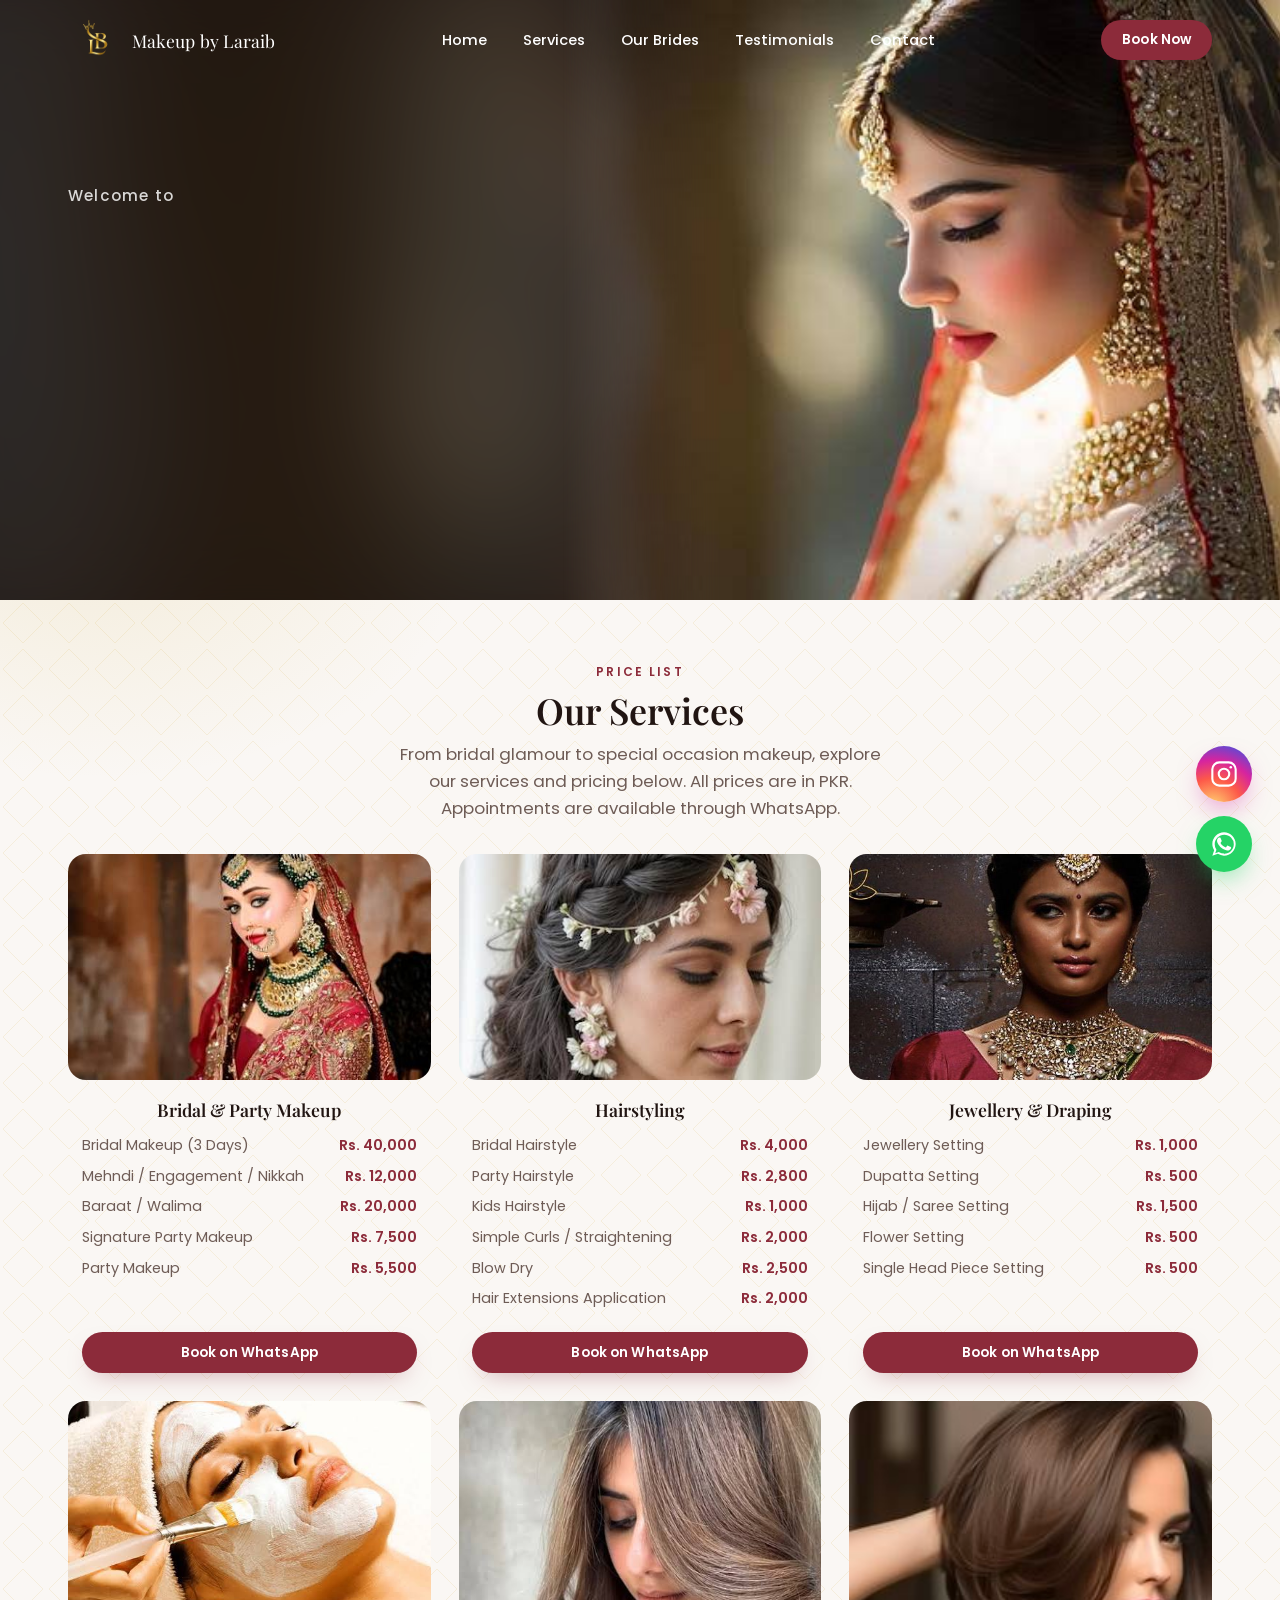
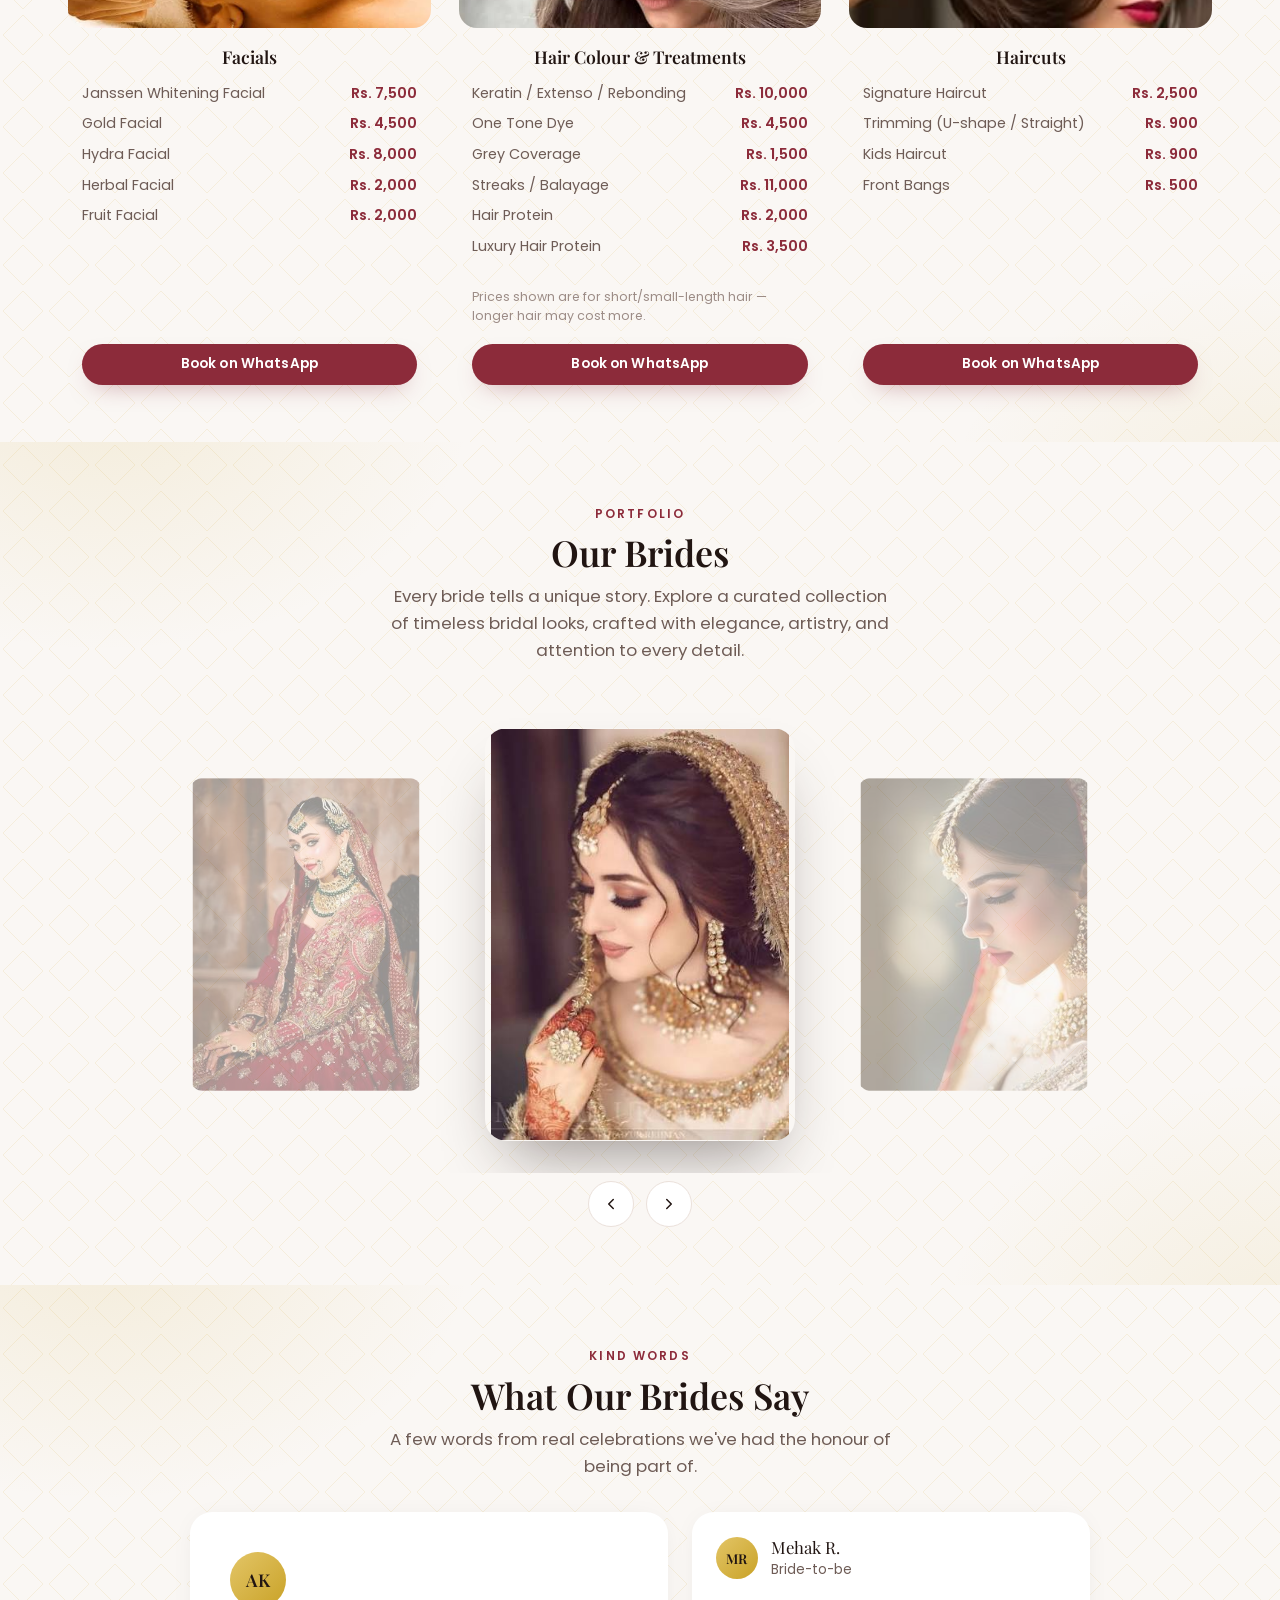
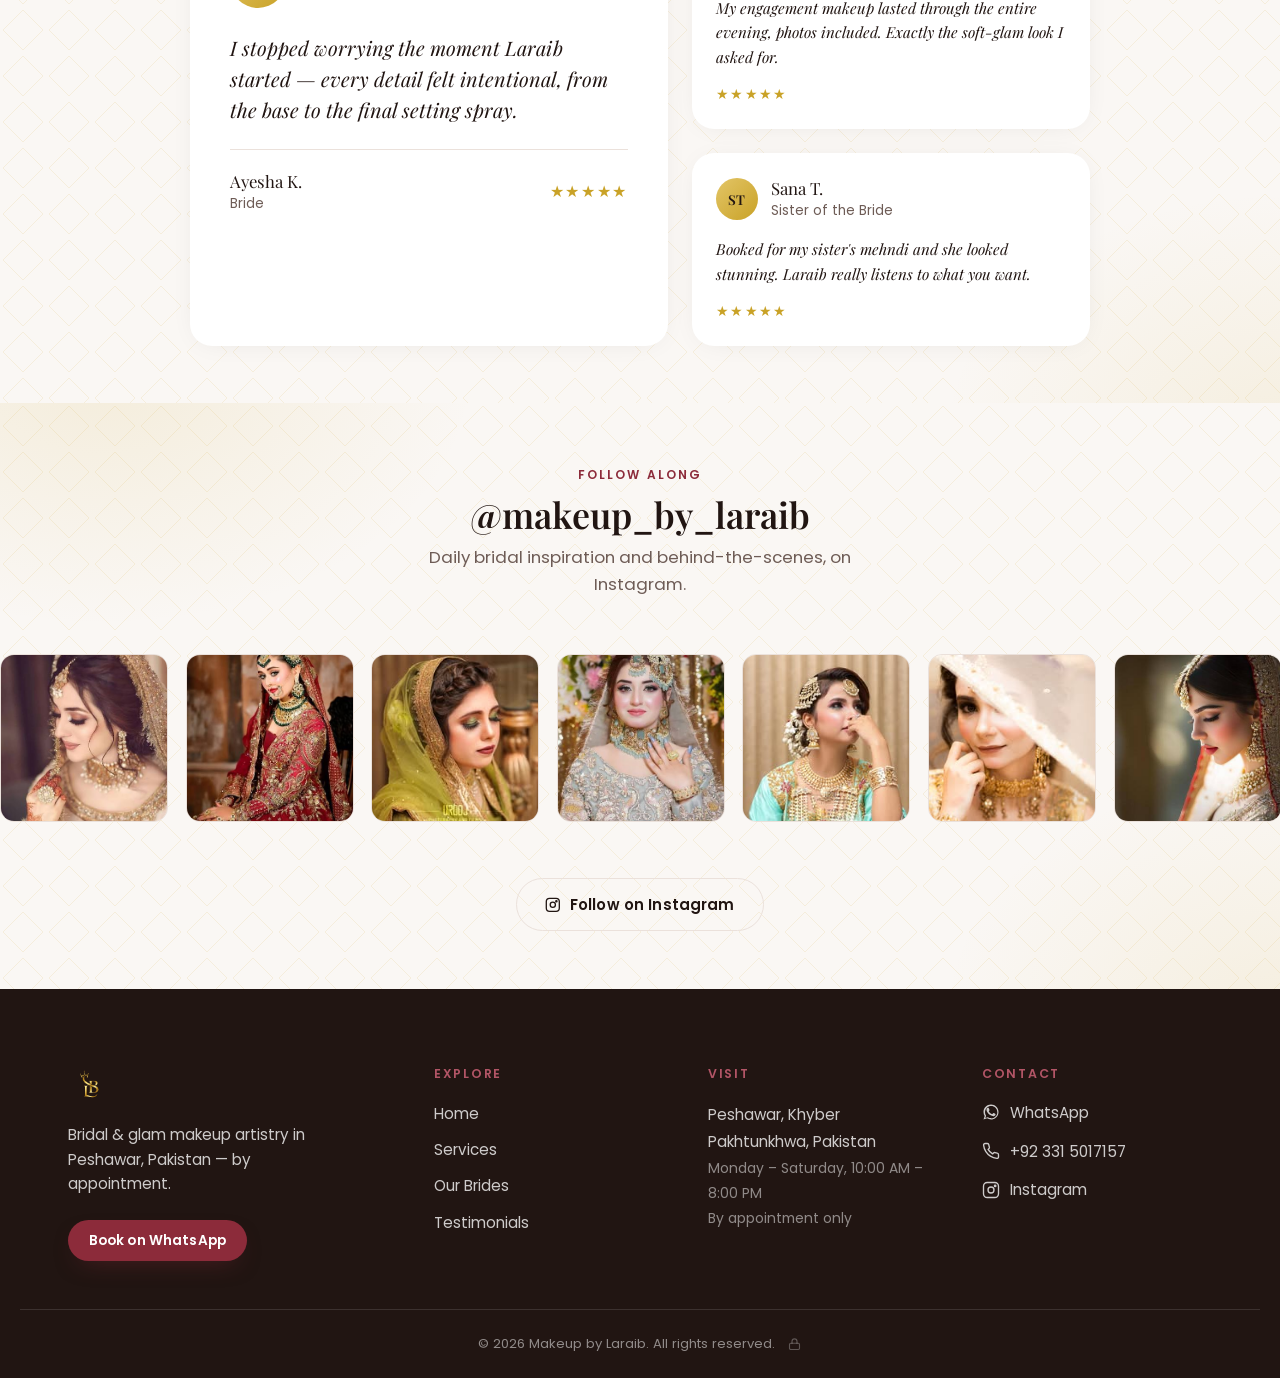
==== commit 12a9e17e: "Fix mobile bugs: hero video autoplay fallback, Instagram marquee freeze - Hero video: add preload="a" ====
--- a/index.html
+++ b/index.html
@@ -106,6 +106,7 @@
           class="hero-visual-video"
           src="images/hero-video-3.mp4"
           poster="images/hero-image.jpg"
+          preload="auto"
           autoplay
           muted
           loop
--- a/css/style.css
+++ b/css/style.css
@@ -682,9 +682,14 @@
   width: max-content;
   animation: insta-scroll 34s linear infinite;
 }
-.insta-marquee:hover .insta-track,
-.insta-marquee:focus-within .insta-track {
-  animation-play-state: paused;
+/* Pause-on-hover only for actual mouse pointers — touch devices can get
+   "stuck" in a sticky :hover/:focus state after a tap (e.g. after tapping
+   an item to open Instagram and returning), which would otherwise freeze
+   the marquee permanently. */
+@media (hover: hover) and (pointer: fine) {
+  .insta-marquee:hover .insta-track {
+    animation-play-state: paused;
+  }
 }
 @media (prefers-reduced-motion: reduce) {
   .insta-track { animation: none; }
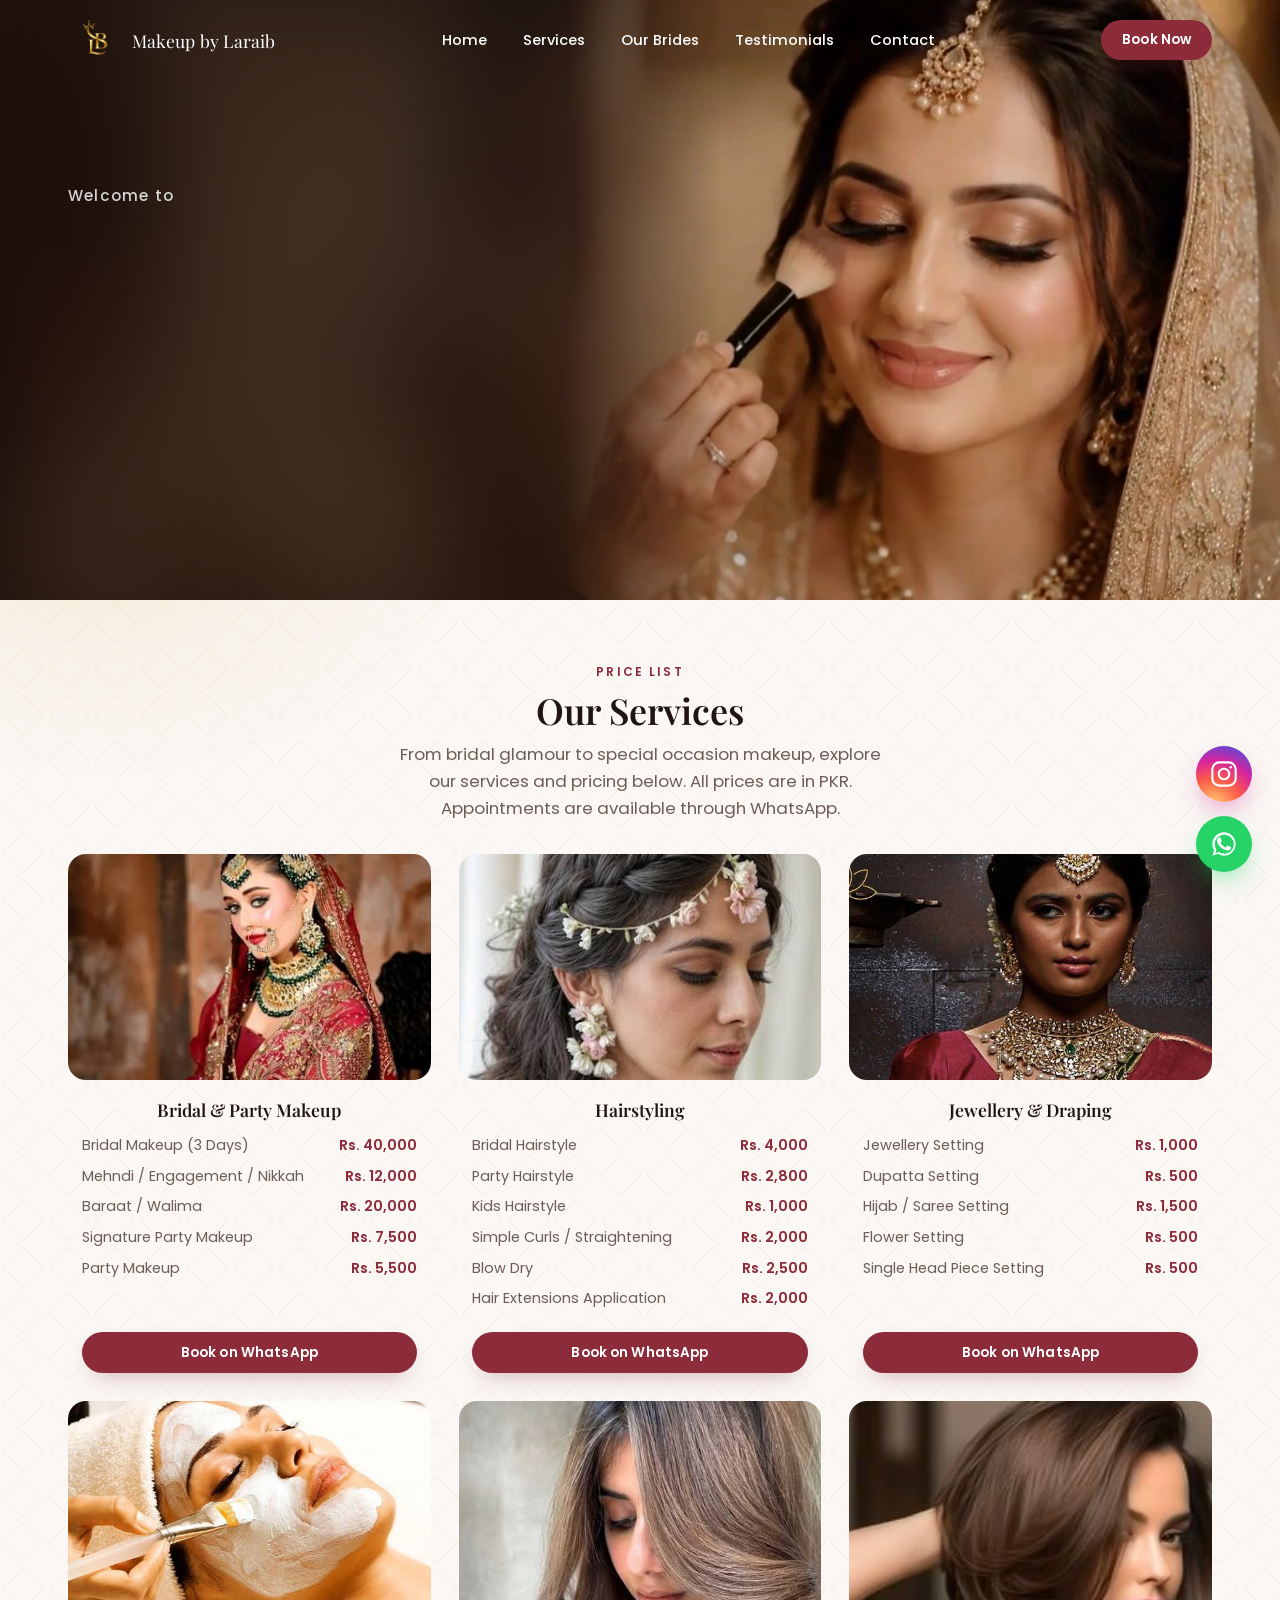
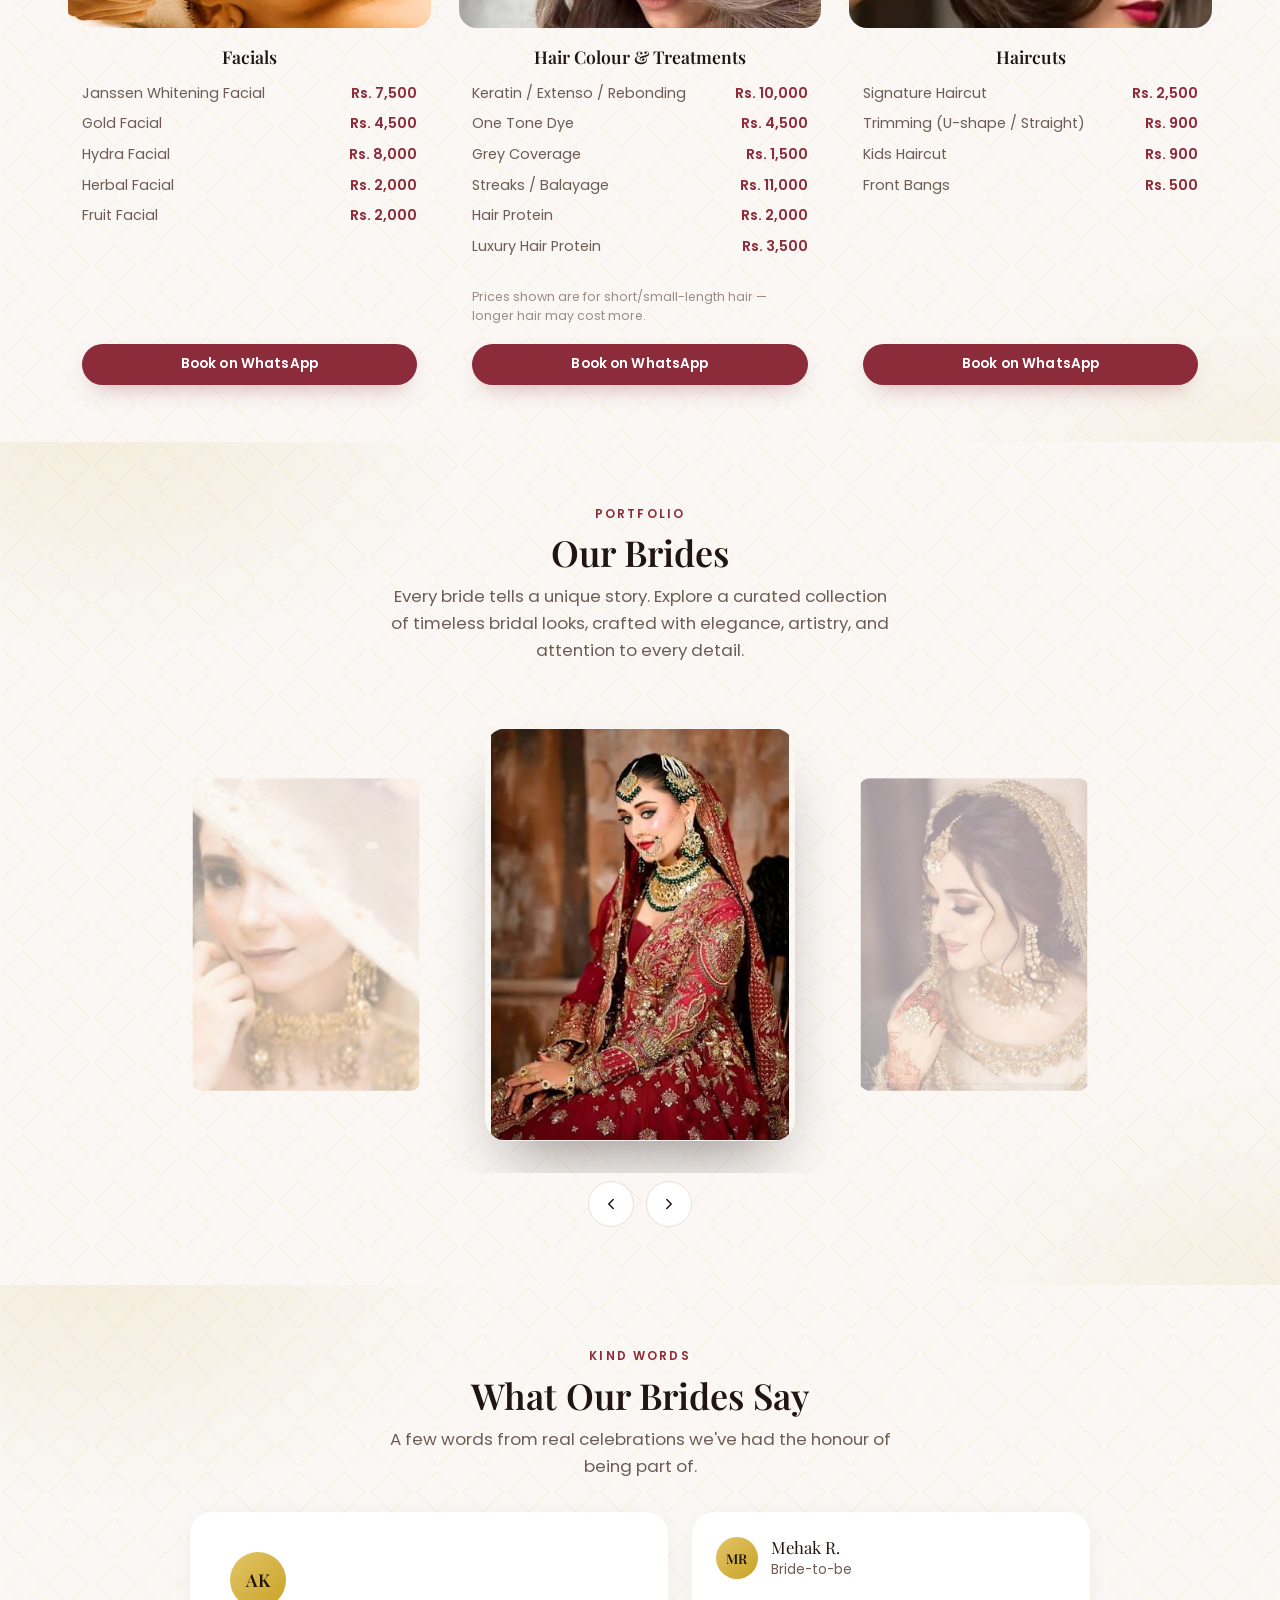
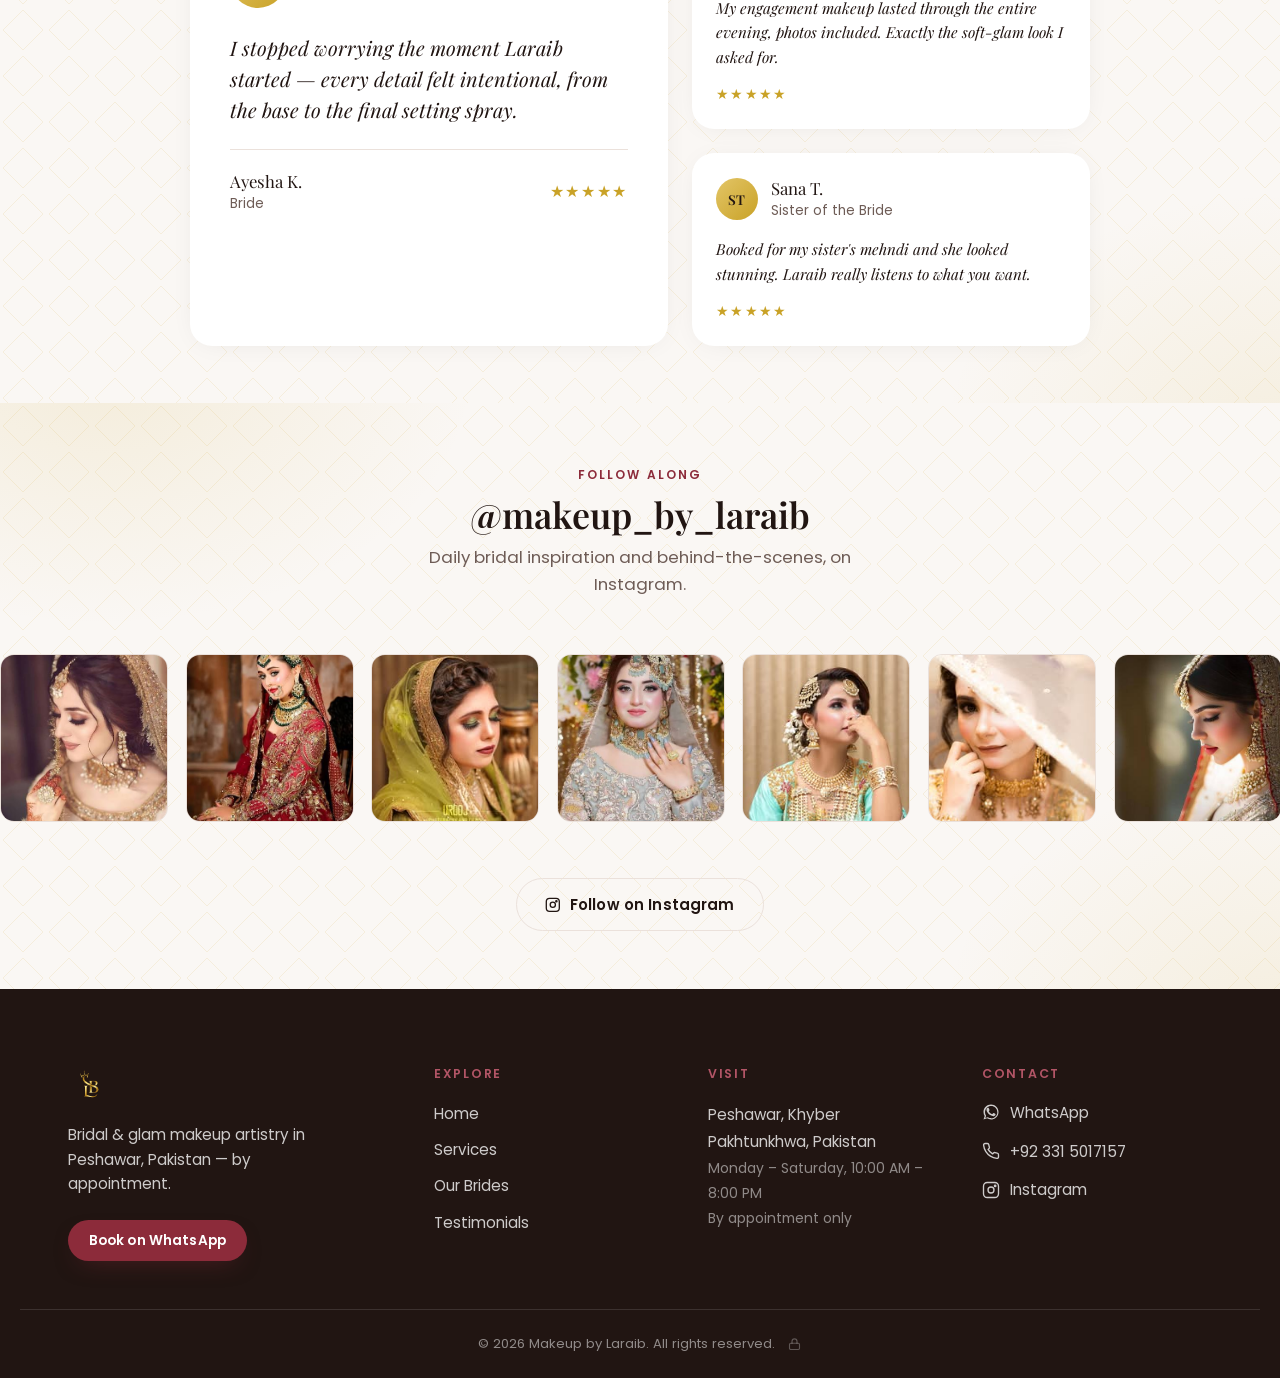
==== commit 48c7f974: "Replace old reference photo with a real frame from the AI video everywhere in the hero The hero's po" ====
--- a/index.html
+++ b/index.html
@@ -10,7 +10,7 @@
   <!-- Open Graph -->
   <meta property="og:title" content="Makeup by Laraib | Bridal & Glam Makeup Artist in Peshawar" />
   <meta property="og:description" content="Bridal, party, engagement and photoshoot makeup artistry in Peshawar, Pakistan." />
-  <meta property="og:image" content="images/hero-image.jpg" />
+  <meta property="og:image" content="images/hero-video-poster.jpg" />
   <meta property="og:type" content="website" />
 
   <link rel="icon" type="image/png" href="images/logo.png" />
@@ -98,14 +98,14 @@
 
     <!-- ===== Hero ===== -->
     <section class="hero" id="home">
-      <div class="hero-bg" style="background-image:url('images/hero-image.jpg')" aria-hidden="true" data-key-img="hero.bgImage"></div>
+      <div class="hero-bg" style="background-image:url('images/hero-video-poster.jpg')" aria-hidden="true" data-key-img="hero.bgImage"></div>
       <div class="hero-tint" aria-hidden="true"></div>
 
       <div class="hero-visual">
         <video
           class="hero-visual-video"
           src="images/hero-video-3.mp4"
-          poster="images/hero-image.jpg"
+          poster="images/hero-video-poster.jpg"
           preload="auto"
           autoplay
           muted
--- a/css/style.css
+++ b/css/style.css
@@ -68,6 +68,13 @@
   .hero-actions {
     opacity: 1 !important;
     transform: none !important;
+  }
+
+  /* Decorative auto-scroll, not the kind of motion reduced-motion users
+     are typically trying to avoid — keep it running at its normal speed
+     rather than letting the near-zero global duration above freeze it. */
+  .insta-track {
+    animation-duration: 34s !important;
   }
 }
 
@@ -691,10 +698,6 @@
     animation-play-state: paused;
   }
 }
-@media (prefers-reduced-motion: reduce) {
-  .insta-track { animation: none; }
-}
-
 @keyframes insta-scroll {
   from { transform: translateX(0); }
   to { transform: translateX(-50%); }
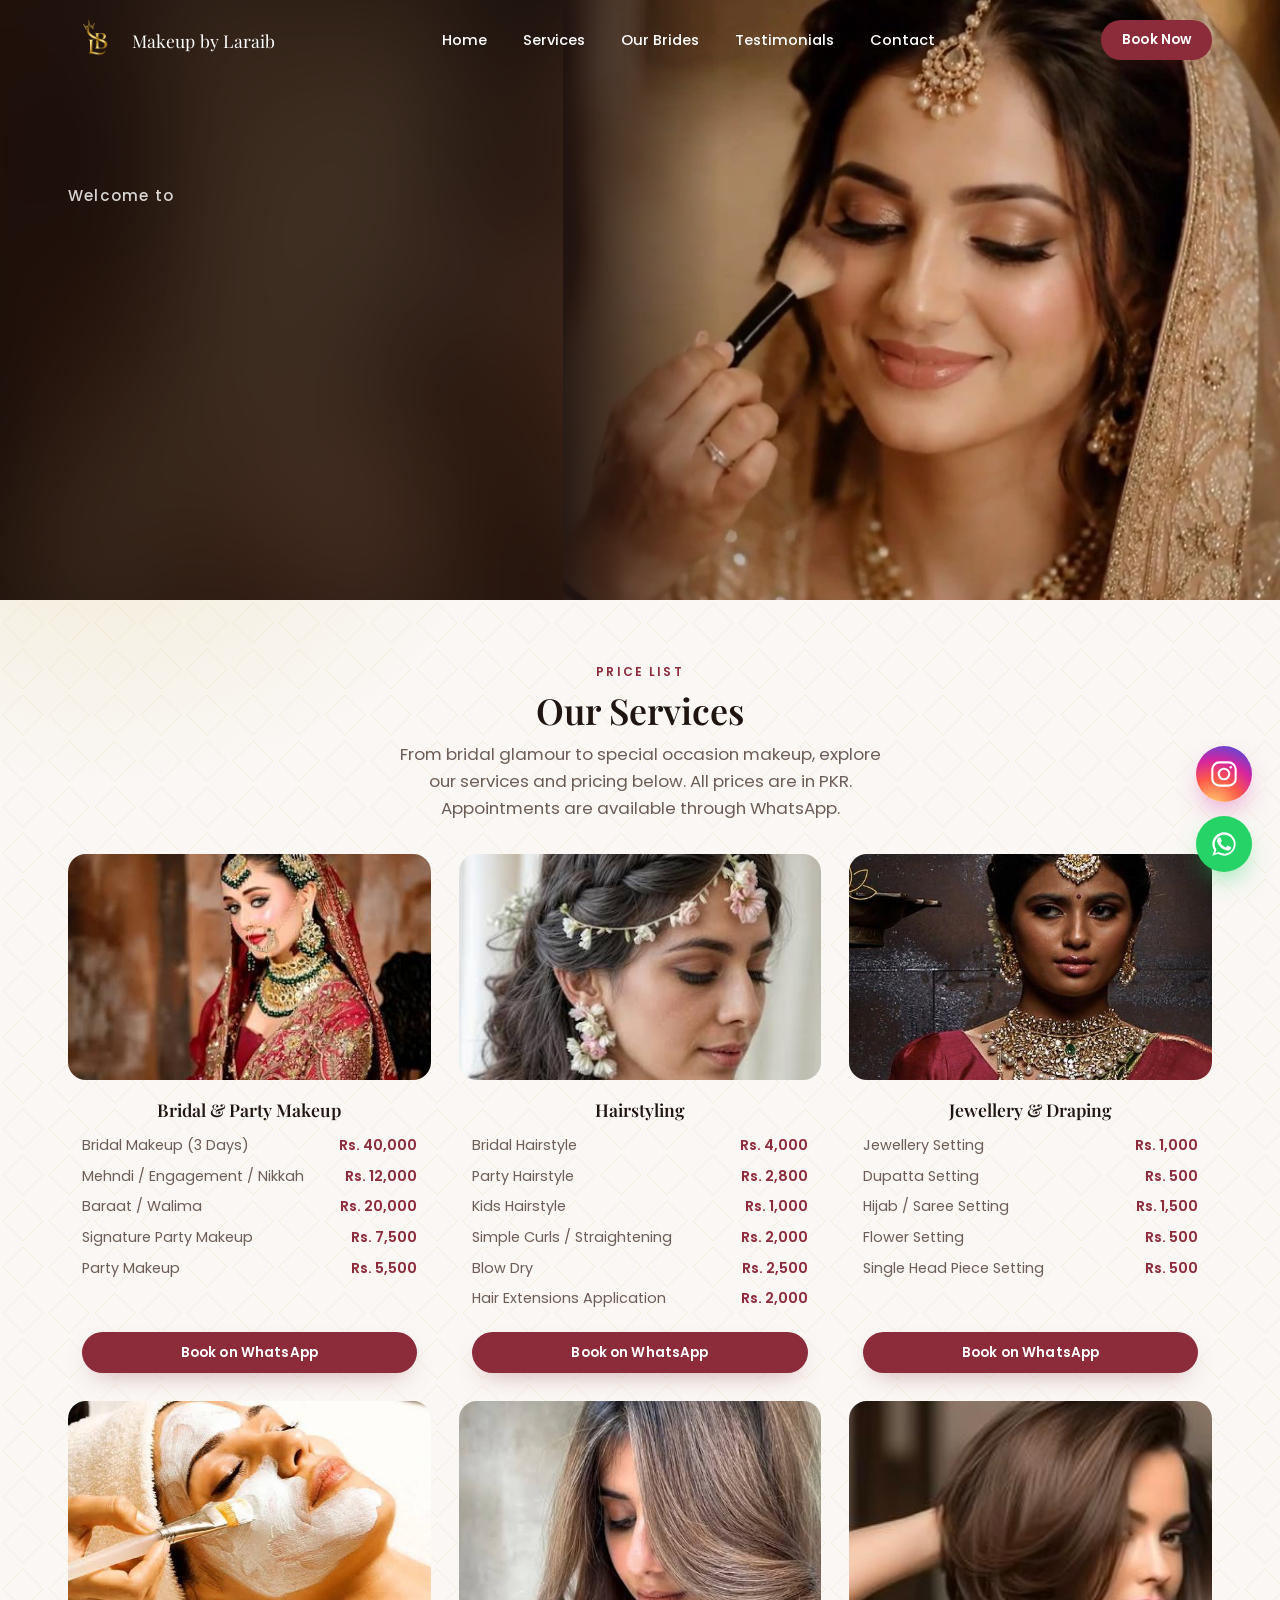
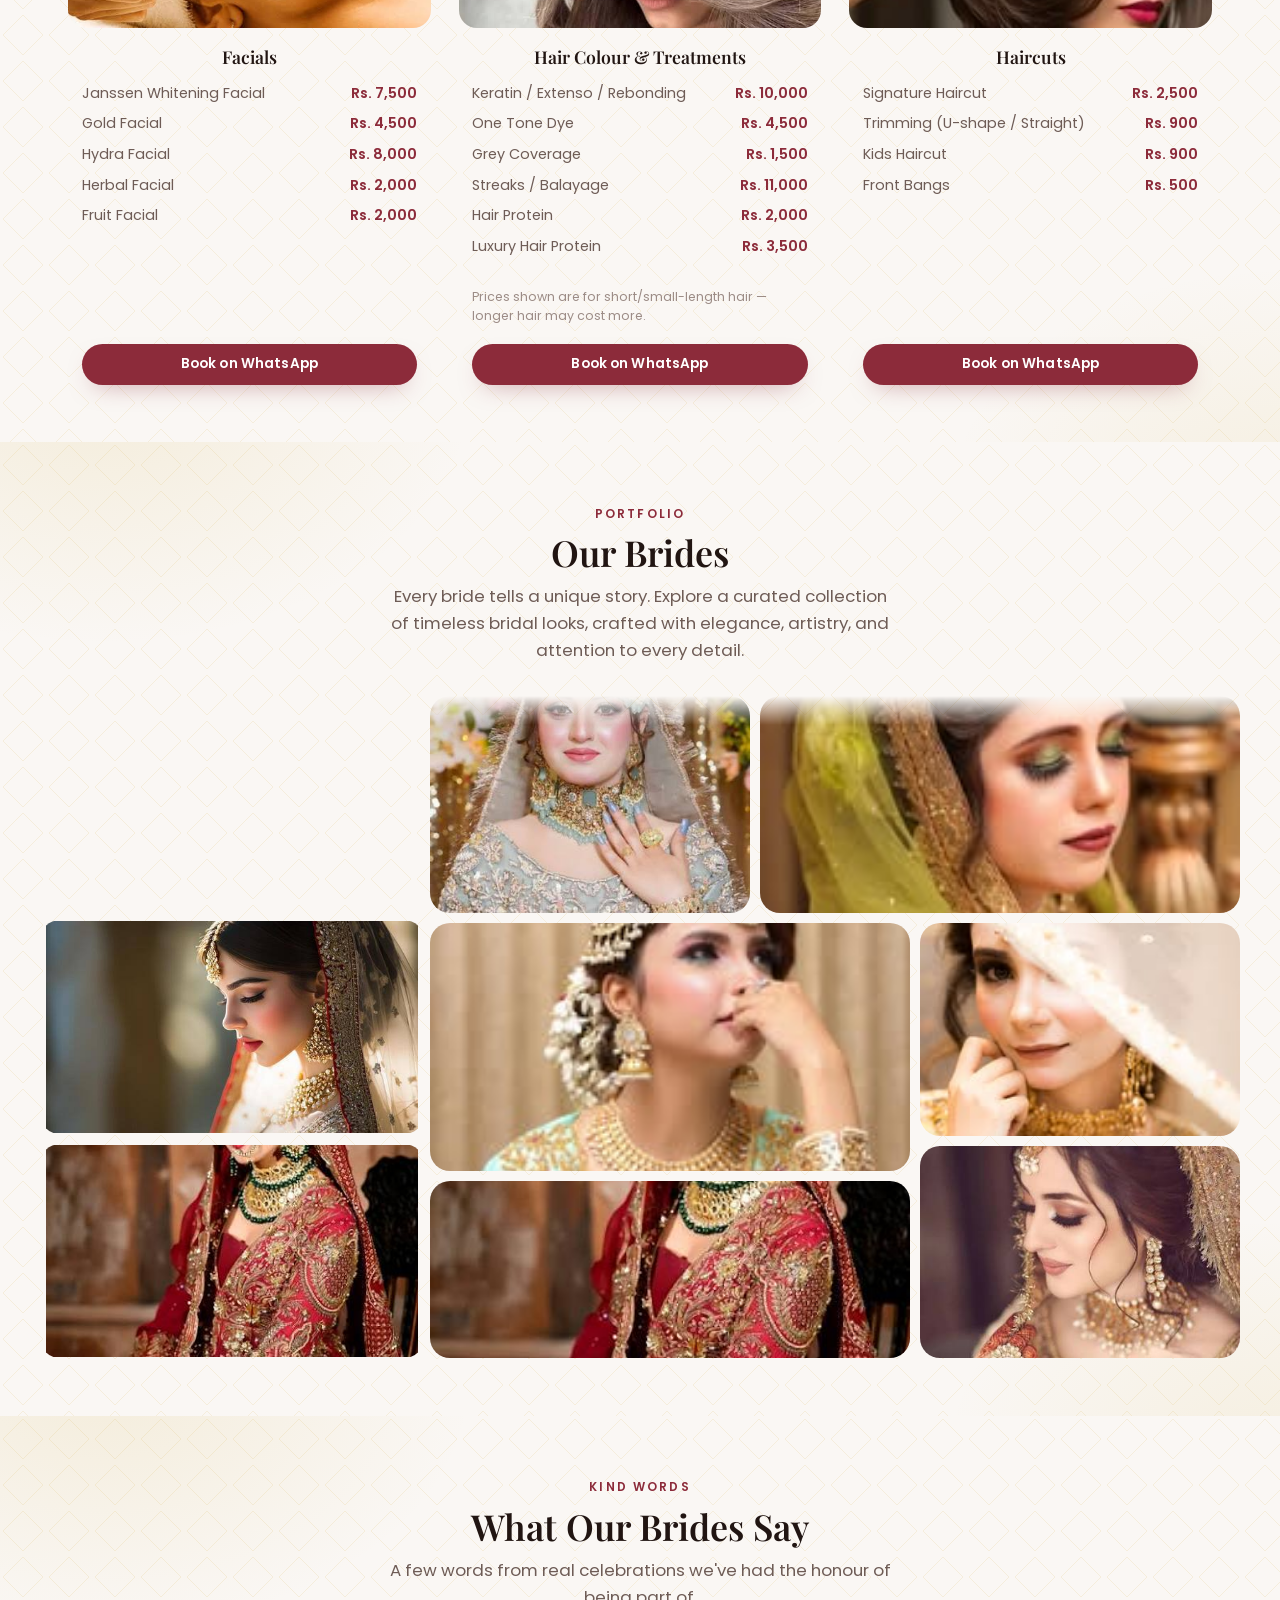
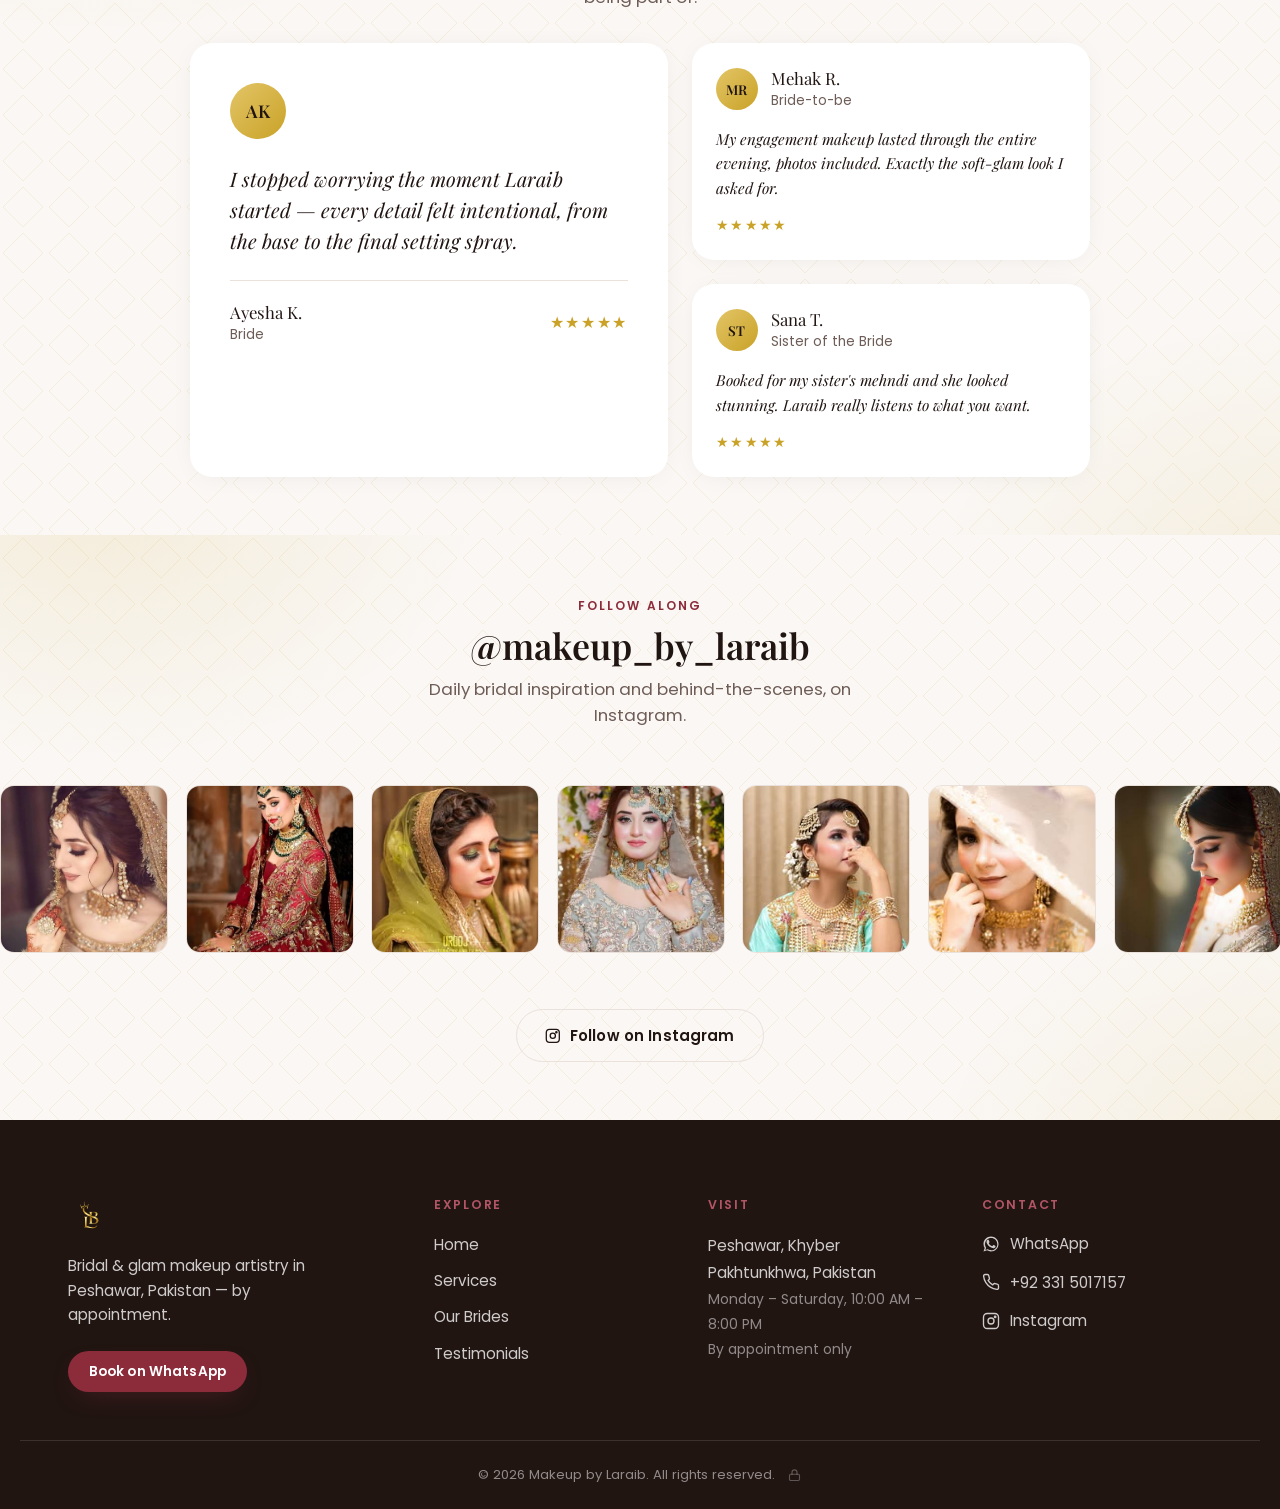
==== commit 029e413d: "Redesign Our Brides gallery into a three-part step sequencer Left column steps through 3 uniform car" ====
--- a/index.html
+++ b/index.html
@@ -158,18 +158,12 @@
         </div>
       </div>
 
-      <div class="coverflow reveal" id="gallery-slider">
-        <div class="slider">
-          <ul class="slider-track" id="gallery-track"></ul>
-        </div>
-
-        <div class="slider-controls">
-          <button type="button" class="slider-arrow slider-arrow-prev" data-dir="-1" aria-label="Previous photo">
-            <svg viewBox="0 0 24 24" aria-hidden="true"><path d="M15 6l-6 6 6 6"/></svg>
-          </button>
-          <button type="button" class="slider-arrow slider-arrow-next" data-dir="1" aria-label="Next photo">
-            <svg viewBox="0 0 24 24" aria-hidden="true"><path d="M9 6l6 6-6 6"/></svg>
-          </button>
+      <div class="bento2-gallery reveal" id="gallery-bento2">
+        <div class="bento2-left">
+          <div class="bento2-left-track" id="bento2-left-track"></div>
+        </div>
+        <div class="bento2-right">
+          <div class="bento2-right-track" id="bento2-right-track"></div>
         </div>
       </div>
     </section>
--- a/css/style.css
+++ b/css/style.css
@@ -387,15 +387,27 @@
   background: rgba(33, 21, 18, .45);
 }
 
-/* Sharp focal video, cropped to the right side — dissolves into the
-   blurred backdrop via a mask on its left edge, no hard seam. */
+/* Sharp focal video, dissolving into the blurred backdrop at its top
+   edge. This used to be a CSS mask-image on the video's own wrapper,
+   but Safari on iOS has a long-standing bug where a masked <video>
+   freezes visually (stuck on one frame) while still actually playing
+   underneath — confirmed happening on a real device even though every
+   JS-level signal (currentTime advancing, readyState, paused) showed
+   normal playback. A plain gradient-color overlay sitting on top of the
+   video achieves the same fade without ever touching its own layer. */
 .hero-visual {
   position: relative;
   z-index: 2;
   width: 100%;
   height: 300px;
-  -webkit-mask-image: linear-gradient(180deg, transparent 0%, black 26%);
-  mask-image: linear-gradient(180deg, transparent 0%, black 26%);
+}
+.hero-visual::after {
+  content: "";
+  position: absolute;
+  inset: 0;
+  z-index: 1;
+  background: linear-gradient(180deg, rgba(33, 21, 18, .92) 0%, transparent 26%);
+  pointer-events: none;
 }
 .hero-visual-video {
   position: absolute;
@@ -516,84 +528,105 @@
 .service-list, .service-note { margin-bottom: 1.15rem; }
 
 /* ============================================================
-   Slider (Gallery) — coverflow: large sharp center slide,
-   smaller dimmed neighbours peeking at the cropped edges
-   ============================================================ */
-.coverflow { padding-bottom: var(--section-pad); }
-
-.slider {
+   Bento Gallery (Our Brides).
+   Left body: 3 uniform cards (1,2,3, card 2 slightly larger), steps
+   downward with an eased transition then pauses — the only motion
+   in this section.
+   Right body: a permanently fixed, fully static irregular bento grid
+   (cards 4-9) — confirmed via sketch with the user. Row A (4,5) and
+   Row B (the 6/7/8/9 cluster) are independent flex contexts, and
+   within Row B the left pair (6,8) and right pair (7,9) are ALSO
+   independent of each other, so 6 can be taller than 8 (same width)
+   without disturbing 7/9, which stay equal to each other. No
+   animation on the right side at all — just a stable layout.
+   ============================================================ */
+.bento2-gallery {
+  padding-bottom: var(--section-pad);
+  display: flex;
+  gap: 0.375rem;
+  max-width: var(--container-w);
+  margin-inline: auto;
+  padding-inline: 1.25rem;
+  height: clamp(480px, 62vw, 720px);
+  -webkit-mask-image: linear-gradient(180deg, transparent 0, black 4%, black 96%, transparent 100%);
+  mask-image: linear-gradient(180deg, transparent 0, black 4%, black 96%, transparent 100%);
+}
+
+.bento2-left {
+  flex: 0 0 32%;
   position: relative;
-  max-width: 900px;
-  margin-inline: auto;
-}
-
-.slider-track {
-  display: flex;
-  align-items: center;
-  gap: 1.5rem;
-  overflow-x: auto;
-  scroll-snap-type: x mandatory;
-  scroll-behavior: smooth;
-  scrollbar-width: none;
-  padding-block: 2rem;
-  padding-inline: calc(50% - 155px);
-}
-.slider-track::-webkit-scrollbar { display: none; }
-
-.slide {
+  overflow: hidden;
+}
+.bento2-right {
+  flex: 1 1 auto;
+  overflow: hidden;
+  min-height: 0;
+}
+
+.bento2-left-track {
+  display: flex;
+  flex-direction: column;
+  gap: 0.625rem;
+  will-change: transform;
+}
+
+.bento2-right-track {
+  display: flex;
+  flex-direction: column;
+  gap: 0.625rem;
+  will-change: transform;
+}
+.bento2-right-track > .bento2-row-a,
+.bento2-right-track > .bento2-row-b {
   flex: 0 0 auto;
-  width: min(76vw, 310px);
-  scroll-snap-align: center;
-}
-
-.slide-btn {
+}
+
+.bento2-card,
+.bento2-cell {
+  position: relative;
+  border-radius: 20px;
+  overflow: hidden;
+  isolation: isolate;
+  display: block;
+}
+.bento2-card { flex: 0 0 auto; width: 100%; }
+.bento2-cell-media {
   display: block;
   width: 100%;
-  aspect-ratio: 3 / 4;
-  border-radius: 22px;
-  overflow: hidden;
-  isolation: isolate;
-  transform: scale(.76);
-  opacity: .4;
-  transition: transform .5s var(--ease), opacity .5s var(--ease), box-shadow .5s var(--ease);
-}
-.slide.is-active .slide-btn {
-  transform: scale(1);
-  opacity: 1;
-  box-shadow: 0 34px 60px -24px rgba(33, 21, 18, .45);
-}
-
-.slide-btn img {
+  height: 100%;
+  padding: 0;
+  border: 0;
+  background: none;
+  cursor: pointer;
+}
+.bento2-card img,
+.bento2-card video,
+.bento2-cell-media img,
+.bento2-cell-media video {
   width: 100%;
   height: 100%;
   object-fit: cover;
-  transition: transform .7s var(--ease);
-}
-.slide.is-active .slide-btn:hover img { transform: scale(1.05); }
-
-.slider-controls {
-  display: flex;
-  justify-content: center;
-  gap: .75rem;
-  margin-top: .5rem;
-}
-
-.slider-arrow {
-  flex-shrink: 0;
-  display: flex;
-  align-items: center;
-  justify-content: center;
-  width: 46px;
-  height: 46px;
-  border-radius: 50%;
-  border: 1px solid var(--border);
-  background: var(--white);
-  color: var(--ink);
-  transition: border-color .3s var(--ease), color .3s var(--ease), background-color .3s var(--ease), transform .2s var(--ease);
-}
-.slider-arrow svg { width: 18px; height: 18px; fill: none; stroke: currentColor; stroke-width: 2; stroke-linecap: round; stroke-linejoin: round; }
-.slider-arrow:hover { border-color: var(--wine); color: var(--white); background: var(--wine); }
-.slider-arrow:active { transform: scale(.94); }
+}
+
+.bento2-row-a { display: flex; gap: 0.625rem; }
+.bento2-row-b { display: flex; gap: 0.625rem; min-height: 0; }
+.bento2-col-left,
+.bento2-col-right { display: flex; flex-direction: column; gap: 0.625rem; min-height: 0; }
+.bento2-col-left { flex: 3; }
+.bento2-col-right { flex: 2; }
+
+.bento2-cell-4 { flex: 2; }
+.bento2-cell-5 { flex: 3; }
+.bento2-cell-6 { flex: 1.4; } /* grown, same width as 8 */
+.bento2-cell-8 { flex: 1; }   /* shrunk to make room for 6 */
+.bento2-cell-7 { flex: 1; }   /* equal to 9, independent of 6/8 */
+.bento2-cell-9 { flex: 1; }
+
+@media (max-width: 760px) {
+  .bento2-gallery { flex-direction: column; height: auto; gap: 0.625rem; }
+  .bento2-left { flex-basis: auto; height: clamp(280px, 70vw, 380px); }
+  .bento2-right { height: clamp(420px, 120vw, 620px); }
+}
 
 /* ============================================================
    Testimonials — live rotating cards. JS swaps content every 3s;
@@ -688,6 +721,14 @@
   gap: 1.1rem;
   width: max-content;
   animation: insta-scroll 34s linear infinite;
+  /* Hints the browser to keep this on its own composited layer.
+     Safari on iOS has been known to visually drop long-running,
+     continuously-animating layers with many images (the content stays
+     in the DOM, it just stops being painted) — this is the standard
+     mitigation. */
+  will-change: transform;
+  -webkit-backface-visibility: hidden;
+  backface-visibility: hidden;
 }
 /* Pause-on-hover only for actual mouse pointers — touch devices can get
    "stuck" in a sticky :hover/:focus state after a tap (e.g. after tapping
@@ -904,15 +945,12 @@
     inset: 0 0 0 auto;
     width: 56%;
     height: 100%;
-    -webkit-mask-image: linear-gradient(90deg, transparent 0%, black 22%);
-    mask-image: linear-gradient(90deg, transparent 0%, black 22%);
+  }
+  .hero-visual::after {
+    background: linear-gradient(90deg, rgba(33, 21, 18, .92) 0%, transparent 22%);
   }
   .hero-inner { padding-block: 0; }
   .hero-text { max-width: 500px; }
 
   .footer-inner { grid-template-columns: 1.4fr 1fr 1fr 1fr; }
 }
-
-@media (min-width: 700px) {
-  .slide { width: 310px; }
-}
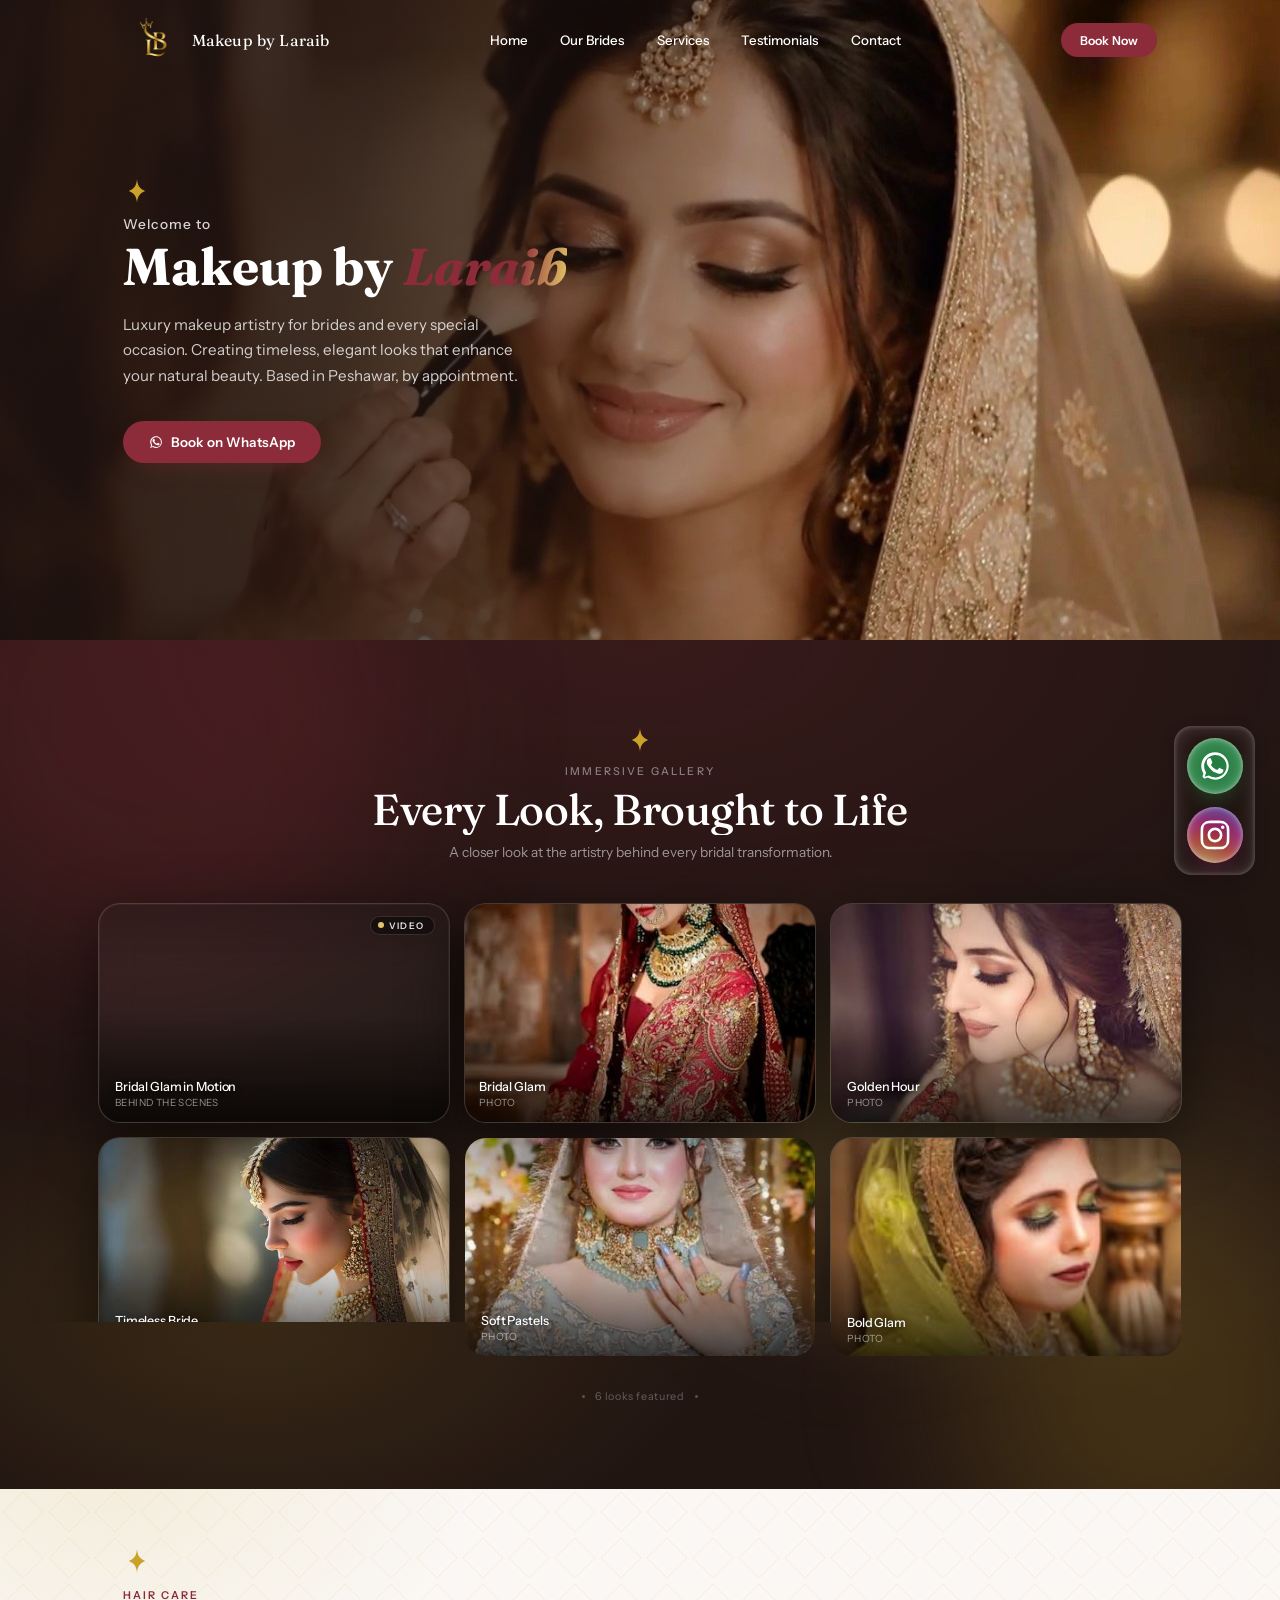
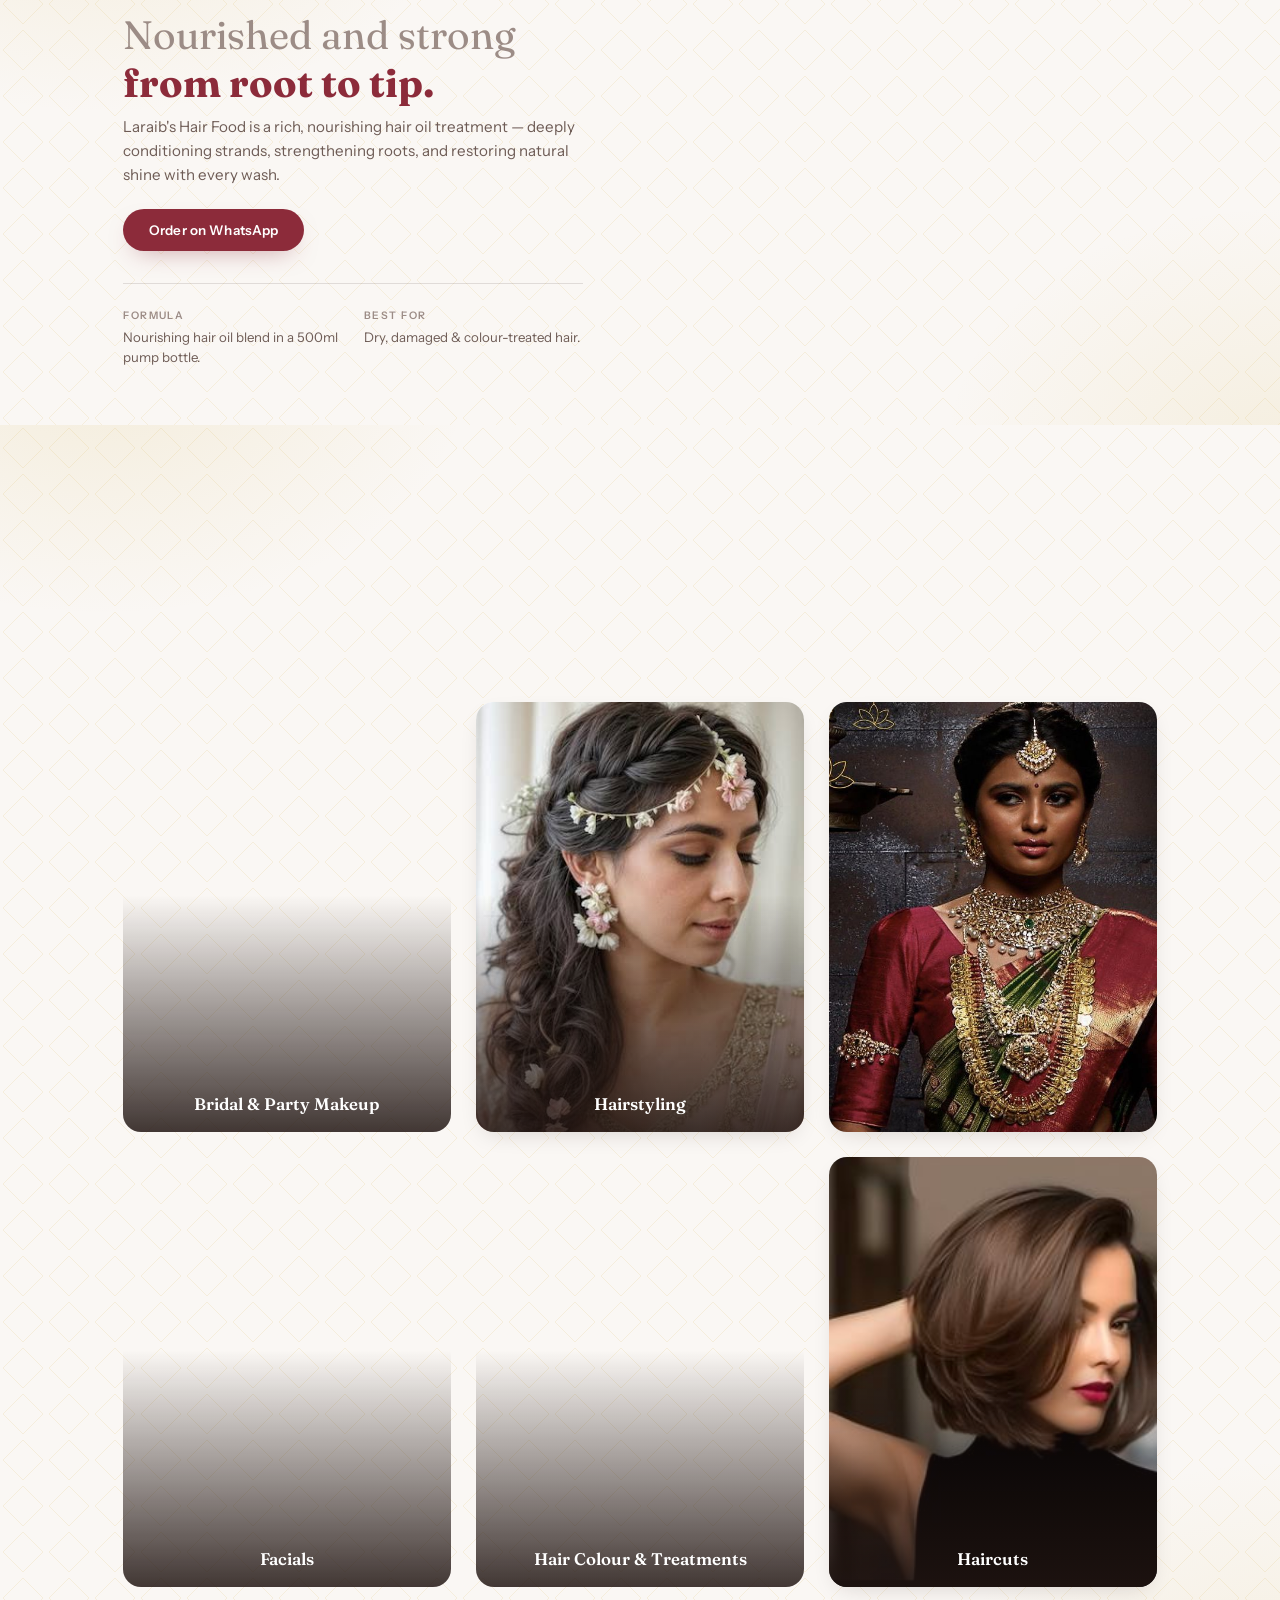
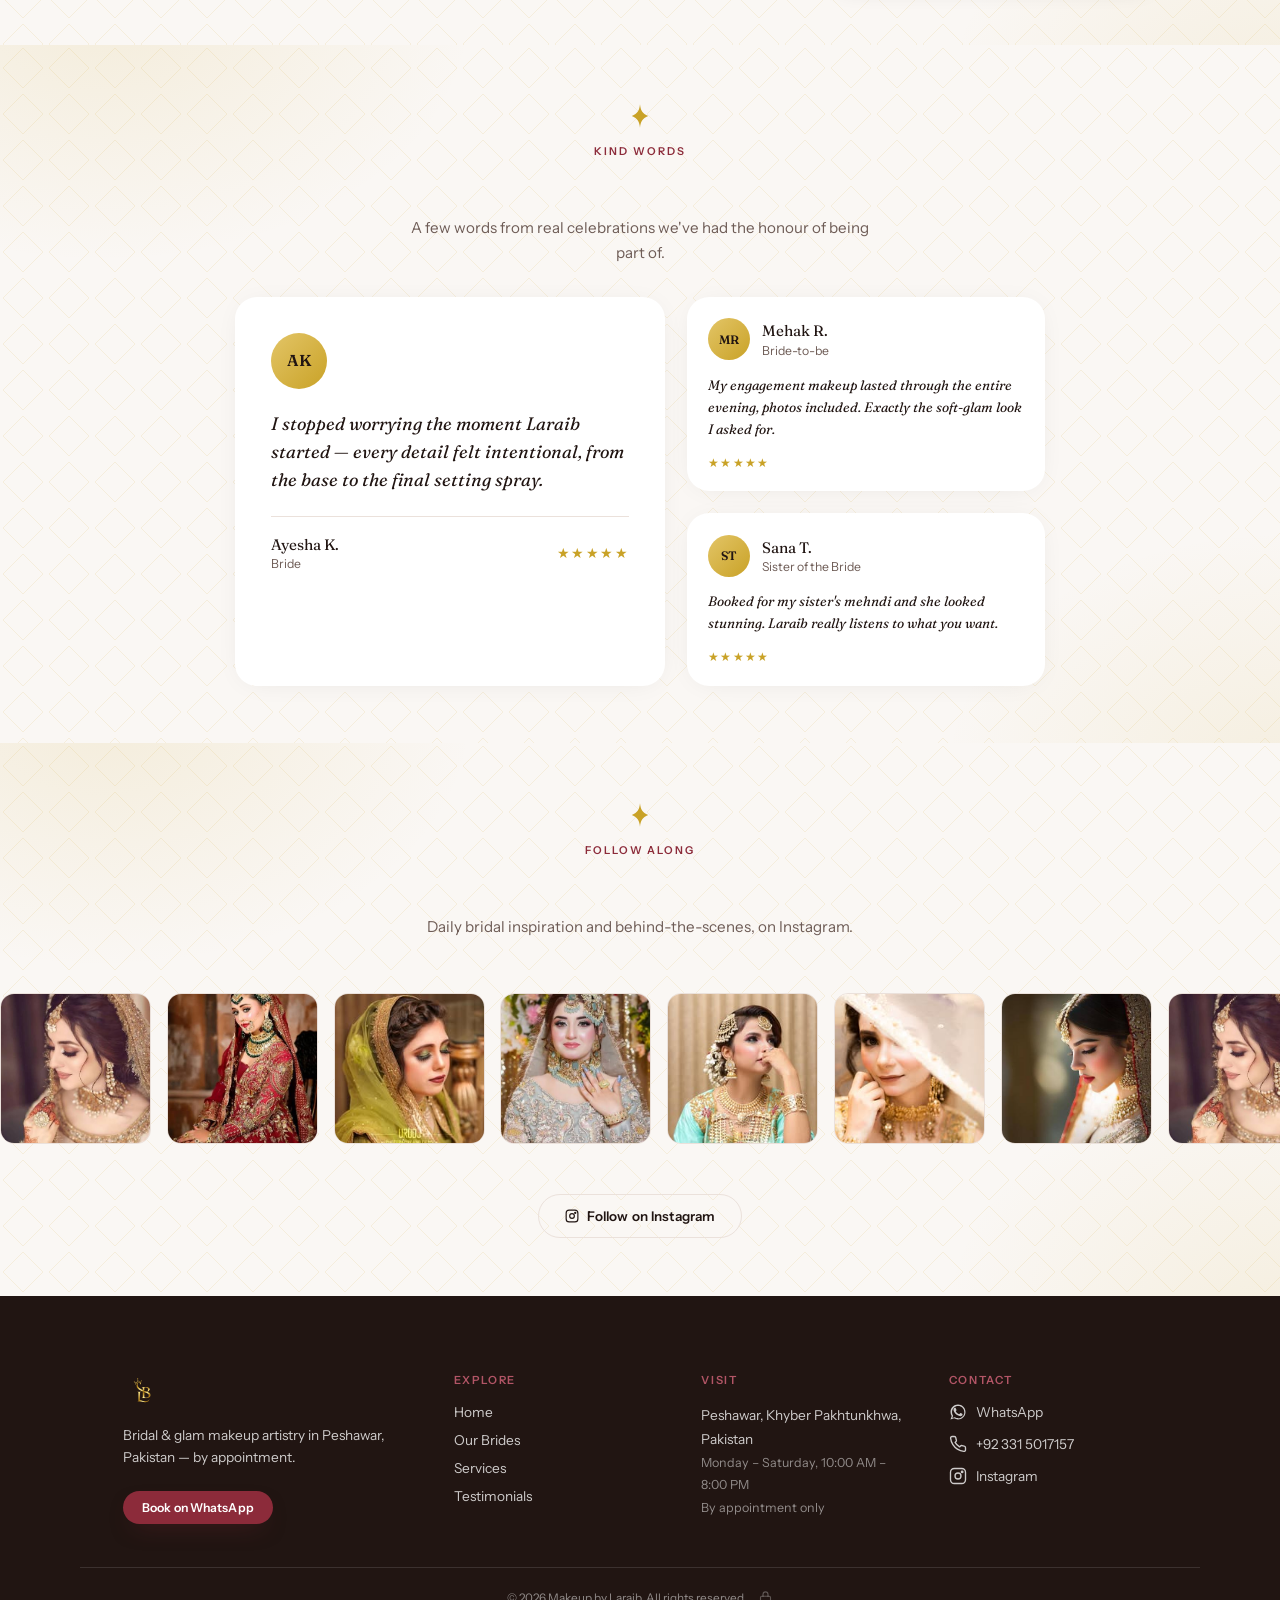
==== commit 47966a4d: "Replace Cosmetics section with Hair Care, redesign hero, add shared text-reveal effects site-wide Co" ====
--- a/index.html
+++ b/index.html
@@ -17,7 +17,7 @@
 
   <link rel="preconnect" href="https://fonts.googleapis.com" />
   <link rel="preconnect" href="https://fonts.gstatic.com" crossorigin />
-  <link href="https://fonts.googleapis.com/css2?family=Playfair+Display:ital,wght@0,400;0,500;0,600;0,700;1,500&family=Poppins:wght@300;400;500;600;700&display=swap" rel="stylesheet" />
+  <link href="https://fonts.googleapis.com/css2?family=Fraunces:ital,wght@0,400;0,500;0,600;0,700;1,500;1,600&family=Instrument+Sans:wght@400;500;600;700&display=swap" rel="stylesheet" />
 
   <link rel="stylesheet" href="css/style.css" />
 </head>
@@ -26,35 +26,43 @@
   <a href="#main" class="skip-link">Skip to content</a>
 
   <!-- ===== Floating Social Buttons ===== -->
+  <!-- Adapted from a Uiverse.io glassmorphism dock component (by MijailVillegas) -->
   <div class="social-float-stack">
-    <a
-      href="https://www.instagram.com/makeup_by_laraib?igsh=bzMzdDVmcHY5aWNp"
-      class="social-float instagram-float"
-      target="_blank"
-      rel="noopener noreferrer"
-      aria-label="Follow Makeup by Laraib on Instagram"
-    >
-      <svg viewBox="0 0 24 24" aria-hidden="true" focusable="false" fill="none" stroke="currentColor" stroke-width="1.8">
-        <rect x="2" y="2" width="20" height="20" rx="6"/>
-        <circle cx="12" cy="12" r="4.5"/>
-        <circle cx="17.8" cy="6.2" r="1.1" fill="currentColor" stroke="none"/>
-      </svg>
-      <span class="sr-only">Follow on Instagram</span>
-    </a>
-
-    <a
-      href="https://wa.me/923315017157?text=Hi%20Laraib%2C%20I%27d%20like%20to%20book%20a%20makeup%20appointment"
-      class="social-float whatsapp-float"
-      target="_blank"
-      rel="noopener noreferrer"
-      aria-label="Chat with Makeup by Laraib on WhatsApp"
-    >
-      <svg viewBox="0 0 24 24" aria-hidden="true" focusable="false">
-        <path d="M17.472 14.382c-.297-.149-1.758-.867-2.03-.967-.273-.099-.471-.148-.67.15-.197.297-.767.966-.94 1.164-.173.199-.347.223-.644.075-.297-.15-1.255-.463-2.39-1.475-.883-.788-1.48-1.761-1.653-2.059-.173-.297-.018-.458.13-.606.134-.133.298-.347.446-.52.149-.174.198-.298.298-.497.099-.198.05-.371-.025-.52-.075-.149-.669-1.612-.916-2.207-.242-.579-.487-.5-.669-.51-.173-.008-.371-.01-.57-.01-.198 0-.52.074-.792.372-.272.297-1.04 1.016-1.04 2.479 0 1.462 1.065 2.875 1.213 3.074.149.198 2.096 3.2 5.077 4.487.709.306 1.262.489 1.694.625.712.227 1.36.195 1.872.118.571-.085 1.758-.719 2.006-1.413.248-.694.248-1.289.173-1.413-.074-.124-.272-.198-.57-.347z"/>
-        <path d="M12.001 2C6.478 2 2 6.477 2 12c0 1.986.586 3.833 1.594 5.386L2 22l4.735-1.564A9.953 9.953 0 0 0 12.001 22C17.523 22 22 17.523 22 12S17.523 2 12.001 2zm0 18.153a8.13 8.13 0 0 1-4.146-1.14l-.297-.176-3.05 1.008.996-2.973-.194-.306a8.14 8.14 0 0 1-1.256-4.36c0-4.507 3.667-8.173 8.174-8.173 2.184 0 4.238.85 5.783 2.394a8.12 8.12 0 0 1 2.393 5.784c0 4.507-3.667 8.173-8.174 8.173l-.229.769z"/>
-      </svg>
-      <span class="sr-only">Chat on WhatsApp</span>
-    </a>
+    <ul class="social-card">
+      <li class="social-item social-item--whatsapp">
+        <span aria-hidden="true"></span>
+        <span aria-hidden="true"></span>
+        <span aria-hidden="true"></span>
+        <a
+          href="https://wa.me/923315017157?text=Hi%20Laraib%2C%20I%27d%20like%20to%20book%20a%20makeup%20appointment"
+          target="_blank"
+          rel="noopener noreferrer"
+          aria-label="Chat with Makeup by Laraib on WhatsApp"
+        >
+          <svg class="social-svg" viewBox="0 0 24 24" aria-hidden="true" focusable="false">
+            <path d="M17.472 14.382c-.297-.149-1.758-.867-2.03-.967-.273-.099-.471-.148-.67.15-.197.297-.767.966-.94 1.164-.173.199-.347.223-.644.075-.297-.15-1.255-.463-2.39-1.475-.883-.788-1.48-1.761-1.653-2.059-.173-.297-.018-.458.13-.606.134-.133.298-.347.446-.52.149-.174.198-.298.298-.497.099-.198.05-.371-.025-.52-.075-.149-.669-1.612-.916-2.207-.242-.579-.487-.5-.669-.51-.173-.008-.371-.01-.57-.01-.198 0-.52.074-.792.372-.272.297-1.04 1.016-1.04 2.479 0 1.462 1.065 2.875 1.213 3.074.149.198 2.096 3.2 5.077 4.487.709.306 1.262.489 1.694.625.712.227 1.36.195 1.872.118.571-.085 1.758-.719 2.006-1.413.248-.694.248-1.289.173-1.413-.074-.124-.272-.198-.57-.347z"/>
+            <path d="M12.001 2C6.478 2 2 6.477 2 12c0 1.986.586 3.833 1.594 5.386L2 22l4.735-1.564A9.953 9.953 0 0 0 12.001 22C17.523 22 22 17.523 22 12S17.523 2 12.001 2zm0 18.153a8.13 8.13 0 0 1-4.146-1.14l-.297-.176-3.05 1.008.996-2.973-.194-.306a8.14 8.14 0 0 1-1.256-4.36c0-4.507 3.667-8.173 8.174-8.173 2.184 0 4.238.85 5.783 2.394a8.12 8.12 0 0 1 2.393 5.784c0 4.507-3.667 8.173-8.174 8.173l-.229.769z"/>
+          </svg>
+        </a>
+        <div class="social-tooltip">WhatsApp</div>
+      </li>
+      <li class="social-item social-item--instagram">
+        <span aria-hidden="true"></span>
+        <span aria-hidden="true"></span>
+        <span aria-hidden="true"></span>
+        <a
+          href="https://www.instagram.com/makeup_by_laraib?igsh=bzMzdDVmcHY5aWNp"
+          target="_blank"
+          rel="noopener noreferrer"
+          aria-label="Follow Makeup by Laraib on Instagram"
+        >
+          <svg class="social-svg" viewBox="0 0 448 512" aria-hidden="true" focusable="false">
+            <path d="M224.1 141c-63.6 0-114.9 51.3-114.9 114.9s51.3 114.9 114.9 114.9S339 319.5 339 255.9 287.7 141 224.1 141zm0 189.6c-41.1 0-74.7-33.5-74.7-74.7s33.5-74.7 74.7-74.7 74.7 33.5 74.7 74.7-33.6 74.7-74.7 74.7zm146.4-194.3c0 14.9-12 26.8-26.8 26.8-14.9 0-26.8-12-26.8-26.8s12-26.8 26.8-26.8 26.8 12 26.8 26.8zm76.1 27.2c-1.7-35.9-9.9-67.7-36.2-93.9-26.2-26.2-58-34.4-93.9-36.2-37-2.1-147.9-2.1-184.9 0-35.8 1.7-67.6 9.9-93.9 36.1s-34.4 58-36.2 93.9c-2.1 37-2.1 147.9 0 184.9 1.7 35.9 9.9 67.7 36.2 93.9s58 34.4 93.9 36.2c37 2.1 147.9 2.1 184.9 0 35.9-1.7 67.7-9.9 93.9-36.2 26.2-26.2 34.4-58 36.2-93.9 2.1-37 2.1-147.8 0-184.8zM398.8 388c-7.8 19.6-22.9 34.7-42.6 42.6-29.5 11.7-99.5 9-132.1 9s-102.7 2.6-132.1-9c-19.6-7.8-34.7-22.9-42.6-42.6-11.7-29.5-9-99.5-9-132.1s-2.6-102.7 9-132.1c7.8-19.6 22.9-34.7 42.6-42.6 29.5-11.7 99.5-9 132.1-9s102.7-2.6 132.1 9c19.6 7.8 34.7 22.9 42.6 42.6 11.7 29.5 9 99.5 9 132.1s2.7 102.7-9 132.1z"/>
+          </svg>
+        </a>
+        <div class="social-tooltip">Instagram</div>
+      </li>
+    </ul>
   </div>
 
   <!-- ===== Header ===== -->
@@ -67,8 +75,8 @@
 
       <nav class="nav-desktop" aria-label="Primary">
         <a href="#home" data-key="header.navHome">Home</a>
+        <a href="#gallery" data-key="header.navGallery">Our Brides</a>
         <a href="#services" data-key="header.navServices">Services</a>
-        <a href="#gallery" data-key="header.navGallery">Our Brides</a>
         <a href="#testimonials" data-key="header.navTestimonials">Testimonials</a>
         <a href="#contact" data-key="header.navContact">Contact</a>
       </nav>
@@ -85,8 +93,8 @@
     <div class="mobile-menu" id="mobile-menu">
       <nav aria-label="Mobile">
         <a href="#home" data-key="header.navHome">Home</a>
+        <a href="#gallery" data-key="header.navGallery">Our Brides</a>
         <a href="#services" data-key="header.navServices">Services</a>
-        <a href="#gallery" data-key="header.navGallery">Our Brides</a>
         <a href="#testimonials" data-key="header.navTestimonials">Testimonials</a>
         <a href="#contact" data-key="header.navContact">Contact</a>
         <a href="https://wa.me/923315017157?text=Hi%20Laraib%2C%20I%27d%20like%20to%20book%20a%20makeup%20appointment" class="btn btn-primary" target="_blank" rel="noopener noreferrer" data-key="common.bookWhatsAppText">Book on WhatsApp</a>
@@ -98,9 +106,6 @@
 
     <!-- ===== Hero ===== -->
     <section class="hero" id="home">
-      <div class="hero-bg" style="background-image:url('images/hero-video-poster.jpg')" aria-hidden="true" data-key-img="hero.bgImage"></div>
-      <div class="hero-tint" aria-hidden="true"></div>
-
       <div class="hero-visual">
         <video
           class="hero-visual-video"
@@ -114,12 +119,16 @@
           aria-label="Bridal makeup by Laraib"
           data-key-img="hero.video"
         ></video>
+        <div class="hero-visual-scrim" aria-hidden="true"></div>
       </div>
 
       <div class="container hero-inner">
-        <div class="hero-text">
+        <div class="hero-text stagger-reveal">
+          <svg class="stagger-flourish" viewBox="0 0 24 24" fill="currentColor" aria-hidden="true">
+            <path d="M12 2c.5 5 2 8 7 10-5 2-6.5 5-7 10-.5-5-2-8-7-10 5-2 6.5-5 7-10z" />
+          </svg>
           <p class="hero-eyebrow" data-key="hero.eyebrow">Welcome to</p>
-          <h1 class="hero-title" data-key-html="hero.title">Makeup by <em>Laraib</em></h1>
+          <h1 class="hero-title" data-key-html="hero.title">Makeup by <em class="shimmer-text">Laraib</em></h1>
           <p class="hero-subtitle" data-key="hero.subtitle">
             Luxury makeup artistry for brides and every special occasion. Creating
             timeless, elegant looks that enhance your natural beauty. Based in
@@ -135,10 +144,216 @@
       </div>
     </section>
 
+    <!-- ===== Portfolio Gallery (Immersive Gallery / Spatial Grid) ===== -->
+    <section class="spatial" id="gallery">
+      <div class="spatial-orb spatial-orb-1"></div>
+      <div class="spatial-orb spatial-orb-2"></div>
+      <div class="spatial-orb spatial-orb-3"></div>
+      <div class="spatial-shell">
+        <div class="spatial-header stagger-reveal">
+          <svg class="stagger-flourish" viewBox="0 0 24 24" fill="currentColor" aria-hidden="true">
+            <path d="M12 2c.5 5 2 8 7 10-5 2-6.5 5-7 10-.5-5-2-8-7-10 5-2 6.5-5 7-10z" />
+          </svg>
+          <p class="spatial-eyebrow">Immersive Gallery</p>
+          <h2 class="spatial-heading">Every Look, Brought to Life</h2>
+          <p class="spatial-sub">A closer look at the artistry behind every bridal transformation.</p>
+        </div>
+        <div class="spatial-grid reveal">
+          <div class="spatial-cell">
+            <div class="spatial-cell-inner">
+              <video src="images/hero-video-3.mp4" muted loop playsinline autoplay></video>
+              <div class="spatial-cell-overlay"></div>
+              <div class="spatial-cell-badge"><span class="spatial-badge-dot"></span>VIDEO</div>
+              <div class="spatial-cell-label">
+                <span class="spatial-cell-title">Bridal Glam in Motion</span>
+                <span class="spatial-cell-sub">Behind the Scenes</span>
+              </div>
+            </div>
+          </div>
+          <div class="spatial-cell">
+            <div class="spatial-cell-inner">
+              <div class="spatial-scroll-track" data-direction="left">
+                <div class="spatial-scroll-item">
+                  <img src="images/bridal-6.jpg" alt="Bridal makeup with deep red outfit and emerald jewellery" loading="lazy" />
+                  <div class="spatial-cell-overlay"></div>
+                  <div class="spatial-cell-label">
+                    <span class="spatial-cell-title">Bridal Glam</span>
+                    <span class="spatial-cell-sub">Photo</span>
+                  </div>
+                </div>
+                <div class="spatial-scroll-item">
+                  <img src="images/bridal-5.jpg" alt="Bridal makeup with floral jewellery and mint outfit" loading="lazy" />
+                  <div class="spatial-cell-overlay"></div>
+                  <div class="spatial-cell-label">
+                    <span class="spatial-cell-title">Mint &amp; Florals</span>
+                    <span class="spatial-cell-sub">Photo</span>
+                  </div>
+                </div>
+                <div class="spatial-scroll-item" aria-hidden="true">
+                  <img src="images/bridal-6.jpg" alt="" loading="lazy" />
+                  <div class="spatial-cell-overlay"></div>
+                  <div class="spatial-cell-label">
+                    <span class="spatial-cell-title">Bridal Glam</span>
+                    <span class="spatial-cell-sub">Photo</span>
+                  </div>
+                </div>
+              </div>
+            </div>
+          </div>
+          <div class="spatial-cell">
+            <div class="spatial-cell-inner">
+              <img src="images/bridal-1.jpg" alt="Bridal makeup look with gold jewellery and soft dupatta drape" loading="lazy" />
+              <div class="spatial-cell-overlay"></div>
+              <div class="spatial-cell-label">
+                <span class="spatial-cell-title">Golden Hour</span>
+                <span class="spatial-cell-sub">Photo</span>
+              </div>
+            </div>
+          </div>
+          <div class="spatial-cell">
+            <div class="spatial-cell-inner">
+              <img src="images/hero-image.jpg" alt="Bride in gold bridal jewellery with warm glam makeup" loading="lazy" />
+              <div class="spatial-cell-overlay"></div>
+              <div class="spatial-cell-label">
+                <span class="spatial-cell-title">Timeless Bride</span>
+                <span class="spatial-cell-sub">Photo</span>
+              </div>
+            </div>
+          </div>
+          <div class="spatial-cell">
+            <div class="spatial-cell-inner">
+              <div class="spatial-scroll-track" data-direction="right">
+                <div class="spatial-scroll-item">
+                  <img src="images/bridal-7.jpg" alt="Bridal makeup with pastel outfit and floral backdrop" loading="lazy" />
+                  <div class="spatial-cell-overlay"></div>
+                  <div class="spatial-cell-label">
+                    <span class="spatial-cell-title">Soft Pastels</span>
+                    <span class="spatial-cell-sub">Photo</span>
+                  </div>
+                </div>
+                <div class="spatial-scroll-item">
+                  <img src="images/bridal.jpg" alt="Bride peeking from under an embellished veil with soft glam makeup" loading="lazy" />
+                  <div class="spatial-cell-overlay"></div>
+                  <div class="spatial-cell-label">
+                    <span class="spatial-cell-title">Veiled Beauty</span>
+                    <span class="spatial-cell-sub">Photo</span>
+                  </div>
+                </div>
+                <div class="spatial-scroll-item" aria-hidden="true">
+                  <img src="images/bridal-7.jpg" alt="" loading="lazy" />
+                  <div class="spatial-cell-overlay"></div>
+                  <div class="spatial-cell-label">
+                    <span class="spatial-cell-title">Soft Pastels</span>
+                    <span class="spatial-cell-sub">Photo</span>
+                  </div>
+                </div>
+              </div>
+            </div>
+          </div>
+          <div class="spatial-cell">
+            <div class="spatial-cell-inner">
+              <div class="spatial-scroll-track" data-direction="bottom">
+                <div class="spatial-scroll-item">
+                  <img src="images/bridal-3.jpg" alt="Bridal makeup with green dupatta and bold eye makeup" loading="lazy" />
+                  <div class="spatial-cell-overlay"></div>
+                  <div class="spatial-cell-label">
+                    <span class="spatial-cell-title">Bold Glam</span>
+                    <span class="spatial-cell-sub">Photo</span>
+                  </div>
+                </div>
+                <div class="spatial-scroll-item">
+                  <img src="images/bridal-1.jpg" alt="Bridal makeup look with gold jewellery and soft dupatta drape" loading="lazy" />
+                  <div class="spatial-cell-overlay"></div>
+                  <div class="spatial-cell-label">
+                    <span class="spatial-cell-title">Golden Hour</span>
+                    <span class="spatial-cell-sub">Photo</span>
+                  </div>
+                </div>
+                <div class="spatial-scroll-item">
+                  <img src="images/hero-image.jpg" alt="Bride in gold bridal jewellery with warm glam makeup" loading="lazy" />
+                  <div class="spatial-cell-overlay"></div>
+                  <div class="spatial-cell-label">
+                    <span class="spatial-cell-title">Timeless Bride</span>
+                    <span class="spatial-cell-sub">Photo</span>
+                  </div>
+                </div>
+                <div class="spatial-scroll-item">
+                  <img src="images/bridal-6.jpg" alt="Bridal makeup with deep red outfit and emerald jewellery" loading="lazy" />
+                  <div class="spatial-cell-overlay"></div>
+                  <div class="spatial-cell-label">
+                    <span class="spatial-cell-title">Bridal Glam</span>
+                    <span class="spatial-cell-sub">Photo</span>
+                  </div>
+                </div>
+                <div class="spatial-scroll-item" aria-hidden="true">
+                  <img src="images/bridal-3.jpg" alt="" loading="lazy" />
+                  <div class="spatial-cell-overlay"></div>
+                  <div class="spatial-cell-label">
+                    <span class="spatial-cell-title">Bold Glam</span>
+                    <span class="spatial-cell-sub">Photo</span>
+                  </div>
+                </div>
+              </div>
+            </div>
+          </div>
+        </div>
+        <div class="spatial-footer">
+          <span class="spatial-footer-dot"></span>
+          <span>6 looks featured</span>
+          <span class="spatial-footer-dot"></span>
+        </div>
+      </div>
+    </section>
+
+    <!-- ===== Hair Care ===== -->
+    <section class="hair-care" id="hair-care">
+      <div class="container">
+        <div class="hair-care-grid">
+          <div class="hair-care-copy stagger-reveal">
+            <svg class="stagger-flourish" viewBox="0 0 24 24" fill="currentColor" aria-hidden="true">
+              <path d="M12 2c.5 5 2 8 7 10-5 2-6.5 5-7 10-.5-5-2-8-7-10 5-2 6.5-5 7-10z" />
+            </svg>
+            <p class="eyebrow" data-key="hairCare.eyebrow">Hair Care</p>
+            <h2 class="hair-care-heading">
+              <span class="hair-care-heading-light" data-key="hairCare.headingLight">Nourished and strong</span>
+              <span class="hair-care-heading-bold shimmer-text" data-key="hairCare.headingBold">from root to tip.</span>
+            </h2>
+            <p class="section-lead" data-key="hairCare.lead">Laraib's Hair Food is a rich, nourishing hair oil treatment — deeply conditioning strands, strengthening roots, and restoring natural shine with every wash.</p>
+            <a href="https://wa.me/923315017157?text=Hi%20Laraib%2C%20I%27d%20like%20to%20order%20the%20Hair%20Food%20treatment." class="btn btn-primary" target="_blank" rel="noopener noreferrer" data-key="hairCare.cta">Order on WhatsApp</a>
+            <div class="hair-care-details">
+              <div>
+                <p class="hair-care-detail-label" data-key="hairCare.detail1Label">Formula</p>
+                <p class="hair-care-detail-text" data-key="hairCare.detail1Text">Nourishing hair oil blend in a 500ml pump bottle.</p>
+              </div>
+              <div>
+                <p class="hair-care-detail-label" data-key="hairCare.detail2Label">Best For</p>
+                <p class="hair-care-detail-text" data-key="hairCare.detail2Text">Dry, damaged &amp; colour-treated hair.</p>
+              </div>
+            </div>
+          </div>
+          <div class="hair-care-visual reveal">
+            <video
+              class="hair-care-video"
+              src="images/hair-product-video.mp4"
+              autoplay
+              muted
+              loop
+              playsinline
+              aria-label="Laraib's Hair Food nourishing hair oil"
+              data-key-img="hairCare.productVideo"
+            ></video>
+          </div>
+        </div>
+      </div>
+    </section>
+
     <!-- ===== Services ===== -->
     <section class="services" id="services">
       <div class="container">
-        <div class="section-head section-head-center reveal">
+        <div class="section-head section-head-center stagger-reveal">
+          <svg class="stagger-flourish" viewBox="0 0 24 24" fill="currentColor" aria-hidden="true">
+            <path d="M12 2c.5 5 2 8 7 10-5 2-6.5 5-7 10-.5-5-2-8-7-10 5-2 6.5-5 7-10z" />
+          </svg>
           <p class="eyebrow" data-key="services.eyebrow">Price List</p>
           <h2 data-key="services.heading">Our Services</h2>
           <p class="section-lead" data-key="services.lead">From bridal glamour to special occasion makeup, explore our services and pricing below. All prices are in PKR. Appointments are available through WhatsApp.</p>
@@ -148,30 +363,13 @@
       </div>
     </section>
 
-    <!-- ===== Portfolio Gallery ===== -->
-    <section class="gallery" id="gallery">
-      <div class="container">
-        <div class="section-head section-head-center reveal">
-          <p class="eyebrow" data-key="gallery.eyebrow">Portfolio</p>
-          <h2 data-key="gallery.heading">Our Brides</h2>
-          <p class="section-lead" data-key="gallery.lead">Every bride tells a unique story. Explore a curated collection of timeless bridal looks, crafted with elegance, artistry, and attention to every detail.</p>
-        </div>
-      </div>
-
-      <div class="bento2-gallery reveal" id="gallery-bento2">
-        <div class="bento2-left">
-          <div class="bento2-left-track" id="bento2-left-track"></div>
-        </div>
-        <div class="bento2-right">
-          <div class="bento2-right-track" id="bento2-right-track"></div>
-        </div>
-      </div>
-    </section>
-
     <!-- ===== Testimonials ===== -->
     <section class="testimonials" id="testimonials">
       <div class="container">
-        <div class="section-head section-head-center reveal">
+        <div class="section-head section-head-center stagger-reveal">
+          <svg class="stagger-flourish" viewBox="0 0 24 24" fill="currentColor" aria-hidden="true">
+            <path d="M12 2c.5 5 2 8 7 10-5 2-6.5 5-7 10-.5-5-2-8-7-10 5-2 6.5-5 7-10z" />
+          </svg>
           <p class="eyebrow" data-key="testimonials.eyebrow">Kind Words</p>
           <h2 data-key="testimonials.heading">What Our Brides Say</h2>
           <p class="section-lead" data-key="testimonials.lead">A few words from real celebrations we've had the honour of being part of.</p>
@@ -222,7 +420,10 @@
     <!-- ===== Instagram ===== -->
     <section class="instagram" id="instagram">
       <div class="container">
-        <div class="section-head section-head-center reveal">
+        <div class="section-head section-head-center stagger-reveal">
+          <svg class="stagger-flourish" viewBox="0 0 24 24" fill="currentColor" aria-hidden="true">
+            <path d="M12 2c.5 5 2 8 7 10-5 2-6.5 5-7 10-.5-5-2-8-7-10 5-2 6.5-5 7-10z" />
+          </svg>
           <p class="eyebrow" data-key="instagram.eyebrow">Follow Along</p>
           <h2 data-key="instagram.heading">@makeup_by_laraib</h2>
           <p class="section-lead" data-key="instagram.lead">Daily bridal inspiration and behind-the-scenes, on Instagram.</p>
@@ -258,8 +459,8 @@
         <p class="footer-heading">Explore</p>
         <ul>
           <li><a href="#home" data-key="header.navHome">Home</a></li>
+          <li><a href="#gallery" data-key="header.navGallery">Our Brides</a></li>
           <li><a href="#services" data-key="header.navServices">Services</a></li>
-          <li><a href="#gallery" data-key="header.navGallery">Our Brides</a></li>
           <li><a href="#testimonials" data-key="header.navTestimonials">Testimonials</a></li>
         </ul>
       </div>
@@ -306,12 +507,6 @@
     </div>
   </footer>
 
-  <!-- ===== Lightbox ===== -->
-  <div class="lightbox" id="lightbox">
-    <button type="button" class="lightbox-close" id="lightbox-close" aria-label="Close image">&times;</button>
-    <img src="" alt="" id="lightbox-img" />
-  </div>
-
   <script src="js/content-loader.js"></script>
   <script src="js/main.js"></script>
 </body>
--- a/css/style.css
+++ b/css/style.css
@@ -18,19 +18,25 @@
   --blush: #FAF7F4;
   --border: #EBE1DB;
 
-  --font-display: "Playfair Display", "Georgia", serif;
-  --font-body: "Poppins", "Segoe UI", sans-serif;
+  --font-display: "Fraunces", "Georgia", serif;
+  --font-body: "Instrument Sans", "Segoe UI", sans-serif;
 
   --ease: cubic-bezier(0.22, 1, 0.36, 1);
   --section-pad: clamp(2.75rem, 4.5vw, 4rem);
-  --container-w: 1240px;
+  --container-w: 1120px;
 }
 
 /* ============================================================
    Reset
    ============================================================ */
 *, *::before, *::after { box-sizing: border-box; }
-html { scroll-behavior: smooth; }
+html {
+  scroll-behavior: smooth;
+  /* Every rem-based size (type, spacing) scales down from here, so the
+     whole page reads a notch smaller as one consistent system instead
+     of individual sizes being shrunk by hand and drifting apart. */
+  font-size: 90%;
+}
 body {
   margin: 0;
   font-family: var(--font-body);
@@ -127,8 +133,14 @@
 
 .section-head h2 {
   font-size: clamp(1.9rem, 2.8vw, 2.5rem);
-  color: var(--ink);
   line-height: 1.15;
+  background-image: linear-gradient(100deg, var(--wine) 0%, var(--wine) 38%, var(--gold-light) 50%, var(--wine) 62%, var(--wine) 100%);
+  background-size: 260% 100%;
+  background-position: 180% 0;
+  -webkit-background-clip: text;
+  background-clip: text;
+  color: transparent;
+  animation: text-shimmer 5s ease-in-out infinite;
 }
 .section-lead {
   margin-top: .6rem;
@@ -149,7 +161,8 @@
 .gallery,
 .services,
 .testimonials,
-.instagram {
+.instagram,
+.hair-care {
   background-color: var(--blush);
   background-image:
     radial-gradient(ellipse 620px 420px at 8% -5%, rgba(201, 162, 39, .12), transparent 60%),
@@ -206,34 +219,124 @@
 }
 .reveal.is-visible { opacity: 1; transform: translateY(0); }
 
-/* Hero entrance — plays once on load. Each element only starts once
-   the previous one's own transition has actually finished (see
-   main.js), so the stagger is a real relay rather than a guessed
-   fixed pause. The video plays continuously once visible, so there's
-   no repeating theme cycle or exit choreography here anymore — the
-   video itself is the ongoing motion. */
-.hero-visual-video,
-.hero-eyebrow,
-.hero-title,
-.hero-subtitle,
-.hero-actions {
+/* Magic heading reveal — each word is masked (overflow:hidden) and
+   rises into place with a stagger; toggling continues on every scroll
+   in/out (not one-shot like .reveal above), so leaving the section
+   plays the same stagger in reverse and re-entering replays it. */
+.magic-word {
+  display: inline-block;
+  overflow: hidden;
+  vertical-align: top;
+}
+.magic-word-inner {
+  display: inline-block;
+  transform: translateY(115%);
   opacity: 0;
+  transition: transform .7s var(--ease), opacity .55s var(--ease);
+  transition-delay: var(--word-delay, 0s);
+}
+.magic-heading.in-view .magic-word-inner { transform: translateY(0); opacity: 1; }
+
+/* Hero video entrance — plays once on load, own scale + slide rather
+   than a plain fade since it keeps moving (playing) once visible.
+   The hero's text uses .stagger-reveal below like every other
+   section now, so this is just the video's own motion. */
+.hero-visual-video {
+  opacity: 0;
+  transform: scale(1.12) translateX(44px);
   transition: opacity 1.3s var(--ease), transform 1.3s var(--ease);
 }
-
-.hero-visual-video { transform: scale(1.12) translateX(44px); }
-.hero-eyebrow { transform: translateY(-24px); }
-.hero-title { transform: translateY(70px); }
-.hero-subtitle { transform: translateY(60px); }
-.hero-actions { transform: translateY(55px); }
-
 .hero-visual-video.is-visible { opacity: 1; transform: scale(1) translateX(0); }
-.hero-eyebrow.is-visible,
-.hero-title.is-visible,
-.hero-subtitle.is-visible,
-.hero-actions.is-visible {
-  opacity: 1;
-  transform: translateY(0);
+
+/* Text cascade — a whole stack of elements (eyebrow, heading, lead,
+   CTA, etc.) fades and slides up one after another rather than all at
+   once, toggling on every scroll crossing (not one-shot like .reveal
+   above) so leaving and re-entering a section always replays it.
+   Originally built for the Hair Care section alone; now shared by
+   every section's intro copy. */
+.stagger-reveal > * {
+  opacity: 0;
+  transform: translateY(30px);
+  transition: opacity 1.15s var(--ease), transform 1.15s var(--ease);
+}
+.stagger-reveal.in-view > * { opacity: 1; transform: translateY(0); }
+.stagger-reveal > *:nth-child(1) { transition-delay: 0s; }
+.stagger-reveal > *:nth-child(2) { transition-delay: .1s; }
+.stagger-reveal > *:nth-child(3) { transition-delay: .2s; }
+.stagger-reveal > *:nth-child(4) { transition-delay: .32s; }
+.stagger-reveal > *:nth-child(5) { transition-delay: .44s; }
+.stagger-reveal > *:nth-child(6) { transition-delay: .56s; }
+
+/* Small sparkle icon that sits above a section's eyebrow — pulses
+   continuously once revealed. Only starts once the fade-in above has
+   actually shown it; otherwise the glow's own opacity keyframe fights
+   the entrance transition and it sits half-visible before it's
+   scrolled to. */
+.stagger-flourish {
+  display: block;
+  width: 28px;
+  height: 28px;
+  color: var(--gold);
+  margin-bottom: .75rem;
+}
+.section-head-center .stagger-flourish,
+.spatial-header .stagger-flourish {
+  margin-inline: auto;
+}
+.stagger-reveal.in-view .stagger-flourish {
+  animation: flourish-glow 2.6s ease-in-out infinite;
+}
+@keyframes flourish-glow {
+  0%, 100% { transform: scale(1) rotate(0deg); filter: drop-shadow(0 0 0 rgba(201, 162, 39, 0)); opacity: .85; }
+  50% { transform: scale(1.18) rotate(8deg); filter: drop-shadow(0 0 6px rgba(201, 162, 39, .65)); opacity: 1; }
+}
+
+/* Brushed-metallic text: a soft gold highlight band sweeps through a
+   wine-to-gold gradient on a slow loop, so the "premium" cue is an
+   ongoing glimmer rather than a one-shot fade-in like the rest of the
+   page. Works through nested inline children too (e.g. the per-word
+   spans .magic-heading splits text into) since none of them set their
+   own color/background, so they just inherit the transparent fill. */
+.shimmer-text {
+  background-image: linear-gradient(
+    100deg,
+    var(--wine) 0%,
+    var(--wine) 38%,
+    var(--gold-light) 50%,
+    var(--wine) 62%,
+    var(--wine) 100%
+  );
+  background-size: 260% 100%;
+  background-position: 180% 0;
+  -webkit-background-clip: text;
+  background-clip: text;
+  color: transparent;
+  animation: text-shimmer 5s ease-in-out infinite;
+}
+@keyframes text-shimmer {
+  0%, 15% { background-position: 180% 0; }
+  55%, 100% { background-position: -80% 0; }
+}
+
+/* Same sweep, but white-to-gold instead of wine-to-gold — the wine
+   base is too close to the ink backdrop's own darkness on dark
+   sections, so it would fade in and out of legibility as it swept
+   rather than reading as a highlight moving across bright text. */
+.shimmer-text-light {
+  background-image: linear-gradient(
+    100deg,
+    var(--white) 0%,
+    var(--white) 38%,
+    var(--gold-light) 50%,
+    var(--white) 62%,
+    var(--white) 100%
+  );
+  background-size: 260% 100%;
+  background-position: 180% 0;
+  -webkit-background-clip: text;
+  background-clip: text;
+  color: transparent;
+  animation: text-shimmer 5s ease-in-out infinite;
 }
 
 /* ============================================================
@@ -274,7 +377,7 @@
   gap: .6rem;
   flex-shrink: 0;
 }
-.brand-logo { height: 54px; width: auto; }
+.brand-logo { height: 60px; width: auto; }
 .brand-name {
   font-family: var(--font-display);
   font-size: 1.1rem;
@@ -355,10 +458,20 @@
 .mobile-menu nav .btn { align-self: flex-start; margin-top: .5rem; }
 
 /* ============================================================
-   Hero — one continuous blurred-photo backdrop covers the whole
-   section (text and image share the same background); the sharp
-   photo sits on top and dissolves into that backdrop via a mask,
-   instead of a hard-edged card or a two-tone split.
+   Hero — mobile/tablet: a plain video band above the text (no
+   overlap, so no legibility problem — the wide-format video crops
+   tight enough at narrow widths that the face fills nearly the whole
+   frame, leaving nowhere for text to sit on top of it and stay
+   readable). Desktop (below): one continuous sharp video fills the
+   entire section edge to edge, text sits directly on top of it,
+   readable via a plain scrim gradient rather than any second "zone"
+   trying to visually dissolve into a separately-treated area. Every
+   earlier version of the desktop layout tried to blend a sharp region
+   into a differently-treated region (dark tint, then a second blurred
+   layer) and each one still left a seam at the boundary between the
+   two treatments, however well matched — because there were always
+   two regions. Removing the second region removes the boundary:
+   there is nothing left for the video to seam against.
    ============================================================ */
 .hero {
   position: relative;
@@ -367,61 +480,31 @@
   padding-top: 80px;
 }
 
-/* Ambient full-bleed backdrop: the same photo, heavily blurred and
-   darkened, filling the whole section so the text side has a rich
-   backdrop instead of a flat solid panel. */
-.hero-bg {
-  position: absolute;
-  inset: 0;
-  z-index: 0;
-  background-size: cover;
-  background-position: 50% 30%;
-  filter: blur(50px) brightness(.55) saturate(1.05);
-  transform: scale(1.2);
-}
-
-.hero-tint {
-  position: absolute;
-  inset: 0;
-  z-index: 1;
-  background: rgba(33, 21, 18, .45);
-}
-
-/* Sharp focal video, dissolving into the blurred backdrop at its top
-   edge. This used to be a CSS mask-image on the video's own wrapper,
-   but Safari on iOS has a long-standing bug where a masked <video>
-   freezes visually (stuck on one frame) while still actually playing
-   underneath — confirmed happening on a real device even though every
-   JS-level signal (currentTime advancing, readyState, paused) showed
-   normal playback. A plain gradient-color overlay sitting on top of the
-   video achieves the same fade without ever touching its own layer. */
 .hero-visual {
   position: relative;
-  z-index: 2;
+  z-index: 0;
   width: 100%;
-  height: 300px;
-}
-.hero-visual::after {
-  content: "";
-  position: absolute;
-  inset: 0;
-  z-index: 1;
-  background: linear-gradient(180deg, rgba(33, 21, 18, .92) 0%, transparent 26%);
-  pointer-events: none;
+  height: 270px;
+  overflow: hidden;
 }
 .hero-visual-video {
-  position: absolute;
-  inset: 0;
   width: 100%;
   height: 100%;
   object-fit: cover;
   object-position: 50% 22%;
   display: block;
 }
+.hero-visual-scrim {
+  position: absolute;
+  inset: 0;
+  z-index: 1;
+  background: linear-gradient(180deg, rgba(33, 21, 18, .85) 0%, transparent 35%);
+  pointer-events: none;
+}
 
 .hero-inner {
   position: relative;
-  z-index: 3;
+  z-index: 2;
   padding-block: clamp(2.5rem, 6vw, 3.5rem) clamp(3rem, 6vw, 4rem);
 }
 
@@ -440,7 +523,7 @@
   color: var(--white);
   margin-top: .4rem;
 }
-.hero-title em { font-style: italic; color: var(--gold-light); }
+.hero-title em { font-style: italic; }
 
 .hero-subtitle {
   margin-top: 1.25rem;
@@ -527,105 +610,313 @@
 .service-body .btn { margin-top: auto; width: 100%; }
 .service-list, .service-note { margin-bottom: 1.15rem; }
 
-/* ============================================================
-   Bento Gallery (Our Brides).
-   Left body: 3 uniform cards (1,2,3, card 2 slightly larger), steps
-   downward with an eased transition then pauses — the only motion
-   in this section.
-   Right body: a permanently fixed, fully static irregular bento grid
-   (cards 4-9) — confirmed via sketch with the user. Row A (4,5) and
-   Row B (the 6/7/8/9 cluster) are independent flex contexts, and
-   within Row B the left pair (6,8) and right pair (7,9) are ALSO
-   independent of each other, so 6 can be taller than 8 (same width)
-   without disturbing 7/9, which stay equal to each other. No
-   animation on the right side at all — just a stable layout.
-   ============================================================ */
-.bento2-gallery {
-  padding-bottom: var(--section-pad);
-  display: flex;
-  gap: 0.375rem;
-  max-width: var(--container-w);
-  margin-inline: auto;
-  padding-inline: 1.25rem;
-  height: clamp(480px, 62vw, 720px);
-  -webkit-mask-image: linear-gradient(180deg, transparent 0, black 4%, black 96%, transparent 100%);
-  mask-image: linear-gradient(180deg, transparent 0, black 4%, black 96%, transparent 100%);
-}
-
-.bento2-left {
-  flex: 0 0 32%;
+/* Flip card — adapted from a Uiverse.io component (by
+   joe-watson-sbf). Front shows the photo + title (same as the old
+   static cards); back reveals the pricing on hover. All service cards
+   use this now. Needs a fixed, shared height (unlike the old
+   auto-height cards) since front/back are stacked via
+   position:absolute — sized to fit the longest card's content
+   (6 price rows + a note) without scrolling. */
+.service-flip-card {
+  background: transparent;
+  perspective: 1400px;
+  height: 430px;
+}
+.service-flip-inner {
   position: relative;
+  width: 100%;
+  height: 100%;
+  transition: transform .8s var(--ease);
+  transform-style: preserve-3d;
+}
+.service-flip-card:hover .service-flip-inner { transform: rotateY(180deg); }
+
+.service-flip-front,
+.service-flip-back {
+  position: absolute;
+  inset: 0;
+  display: flex;
+  flex-direction: column;
+  backface-visibility: hidden;
+  border-radius: 18px;
   overflow: hidden;
-}
-.bento2-right {
-  flex: 1 1 auto;
+  background: var(--white);
+  box-shadow: 0 8px 24px -10px rgba(33, 21, 18, .2);
+}
+
+/* Photo fills the whole front face; the title sits on top at the
+   bottom, over a gradient scrim, instead of leaving empty white space
+   below a smaller cropped photo. */
+.service-flip-front {
+  align-items: center;
+  text-align: center;
+  justify-content: flex-end;
+  padding: 0;
+}
+.service-flip-front .service-photo {
+  position: absolute;
+  inset: 0;
+  aspect-ratio: auto;
+  border-radius: 0;
+  z-index: 0;
+}
+.service-flip-front::after {
+  content: "";
+  position: absolute;
+  inset: 0;
+  background: linear-gradient(180deg, transparent 45%, rgba(33, 21, 18, .85) 100%);
+  z-index: 1;
+  pointer-events: none;
+}
+.service-flip-front h3 {
+  position: relative;
+  z-index: 2;
+  color: var(--white);
+  margin: 0 0 1.25rem;
+  padding-inline: 1rem;
+}
+
+.service-flip-back {
+  transform: rotateY(180deg);
+  align-items: center;
+  text-align: center;
+  padding: 1.5rem 1.1rem 1.1rem;
+  overflow-y: auto;
+}
+.service-flip-back h3 { margin-bottom: .3rem; }
+.service-flip-back .service-list { margin-bottom: .5rem; }
+.service-flip-back .btn { margin-top: auto; width: 100%; }
+
+/* ============================================================
+   Hair Care — copy + CTA + two-column facts on one side, the real
+   Hair Food product video on the other.
+   ============================================================ */
+.hair-care { padding-block: var(--section-pad); }
+
+.hair-care-grid {
+  display: grid;
+  grid-template-columns: 1fr;
+  gap: clamp(2.5rem, 6vw, 3.5rem);
+  align-items: center;
+}
+
+/* Flourish icon and heading shimmer are the shared .stagger-flourish /
+   .shimmer-text utilities (see near .stagger-reveal above). */
+.hair-care-heading {
+  font-size: clamp(1.9rem, 3.2vw, 2.75rem);
+  line-height: 1.2;
+  margin-bottom: .3rem;
+}
+.hair-care-heading-light,
+.hair-care-heading-bold { display: block; }
+.hair-care-heading-light { font-weight: 400; color: var(--ink-faint); }
+.hair-care-heading-bold { font-weight: 700; }
+
+.hair-care-copy .btn { margin-top: 1.5rem; }
+
+.hair-care-details {
+  display: grid;
+  grid-template-columns: 1fr 1fr;
+  gap: 1.5rem;
+  max-width: 46ch;
+  margin-top: 2.25rem;
+  padding-top: 1.75rem;
+  border-top: 1px solid rgba(33, 21, 18, .12);
+}
+.hair-care-detail-label {
+  font-family: var(--font-body);
+  font-size: .72rem;
+  font-weight: 600;
+  letter-spacing: .14em;
+  text-transform: uppercase;
+  color: var(--ink-faint);
+  margin: 0 0 .4rem;
+}
+.hair-care-detail-text {
+  font-size: .92rem;
+  color: var(--ink-soft);
+  line-height: 1.5;
+  margin: 0;
+}
+
+.hair-care-visual {
+  position: relative;
+  display: flex;
+  align-items: center;
+  justify-content: center;
+  min-height: clamp(260px, 33vw, 420px);
   overflow: hidden;
-  min-height: 0;
-}
-
-.bento2-left-track {
-  display: flex;
-  flex-direction: column;
-  gap: 0.625rem;
-  will-change: transform;
-}
-
-.bento2-right-track {
-  display: flex;
-  flex-direction: column;
-  gap: 0.625rem;
-  will-change: transform;
-}
-.bento2-right-track > .bento2-row-a,
-.bento2-right-track > .bento2-row-b {
-  flex: 0 0 auto;
-}
-
-.bento2-card,
-.bento2-cell {
-  position: relative;
-  border-radius: 20px;
-  overflow: hidden;
-  isolation: isolate;
-  display: block;
-}
-.bento2-card { flex: 0 0 auto; width: 100%; }
-.bento2-cell-media {
+}
+.hair-care-visual video {
+  position: absolute;
+  inset: 0;
   display: block;
   width: 100%;
   height: 100%;
-  padding: 0;
-  border: 0;
-  background: none;
+  object-fit: cover;
+  border: none;
+  outline: none;
+  /* Softens just the outer boundary line to transparent on all four
+     sides — the interior stays fully visible, only the edge itself
+     blurs into the page instead of cutting off as a hard rectangle. */
+  --hair-care-edge-fade: 14px;
+  -webkit-mask-image:
+    linear-gradient(to right, transparent, #000 var(--hair-care-edge-fade), #000 calc(100% - var(--hair-care-edge-fade)), transparent),
+    linear-gradient(to bottom, transparent, #000 var(--hair-care-edge-fade), #000 calc(100% - var(--hair-care-edge-fade)), transparent);
+  -webkit-mask-composite: source-in;
+  mask-image:
+    linear-gradient(to right, transparent, #000 var(--hair-care-edge-fade), #000 calc(100% - var(--hair-care-edge-fade)), transparent),
+    linear-gradient(to bottom, transparent, #000 var(--hair-care-edge-fade), #000 calc(100% - var(--hair-care-edge-fade)), transparent);
+  mask-composite: intersect;
+}
+
+@media (min-width: 860px) {
+  .hair-care-grid { grid-template-columns: 1.05fr .95fr; gap: clamp(2.5rem, 6vw, 5rem); }
+}
+
+/* ============================================================
+   Immersive Gallery (Spatial Grid) — dark showcase section, a
+   deliberate contrast beat before Hair Care and Services. Adapted
+   from a supplied React component: same glass-card grid, floating
+   blurred orbs, and hover lift/glow, but recolored from the
+   original's purple/blue/pink to this site's wine/gold palette, and
+   rebuilt in plain HTML/CSS since the project has no React. Only one
+   real on-brand video exists, so there's a single video cell (first
+   position) and five photo cells, instead of the original's 3/3 mix.
+   ============================================================ */
+.spatial {
+  position: relative;
+  overflow: hidden;
+  padding-block: clamp(4rem, 8vw, 6rem);
+  background:
+    radial-gradient(ellipse 80% 60% at 50% 0%, rgba(140, 43, 58, .22) 0%, transparent 70%),
+    radial-gradient(ellipse 60% 50% at 20% 80%, rgba(201, 162, 39, .14) 0%, transparent 60%),
+    radial-gradient(ellipse 50% 50% at 80% 60%, rgba(227, 197, 103, .1) 0%, transparent 60%),
+    var(--ink);
+}
+.spatial-orb { position: absolute; border-radius: 50%; filter: blur(80px); pointer-events: none; animation: spatial-orb-drift 12s ease-in-out infinite alternate; }
+.spatial-orb-1 { width: 520px; height: 520px; background: rgba(140, 43, 58, .28); top: -180px; left: -120px; }
+.spatial-orb-2 { width: 400px; height: 400px; background: rgba(201, 162, 39, .2); bottom: -100px; right: -80px; animation-delay: -4s; }
+.spatial-orb-3 { width: 300px; height: 300px; background: rgba(227, 197, 103, .16); top: 40%; left: 55%; animation-delay: -8s; }
+@keyframes spatial-orb-drift {
+  from { transform: translate(0, 0) scale(1); }
+  to   { transform: translate(40px, 30px) scale(1.08); }
+}
+
+.spatial-shell { position: relative; z-index: 1; max-width: var(--container-w); margin-inline: auto; padding-inline: 1.25rem; }
+
+.spatial-header { text-align: center; margin-bottom: clamp(2rem, 5vw, 3rem); }
+.spatial-eyebrow {
+  font-size: .75rem;
+  font-weight: 500;
+  letter-spacing: .2em;
+  text-transform: uppercase;
+  color: rgba(255, 255, 255, .45);
+  margin-bottom: .5rem;
+}
+.spatial-heading {
+  font-family: var(--font-display);
+  font-weight: 500;
+  font-size: clamp(1.9rem, 4vw, 3rem);
+  letter-spacing: -.01em;
+  line-height: 1.15;
+  margin: 0 0 .6rem;
+  background-image: linear-gradient(100deg, var(--white) 0%, var(--white) 38%, var(--gold-light) 50%, var(--white) 62%, var(--white) 100%);
+  background-size: 260% 100%;
+  background-position: 180% 0;
+  -webkit-background-clip: text;
+  background-clip: text;
+  color: transparent;
+  animation: text-shimmer 5s ease-in-out infinite;
+}
+.spatial-sub { font-size: .95rem; color: rgba(255, 255, 255, .55); max-width: 46ch; margin-inline: auto; }
+
+.spatial-grid {
+  display: grid;
+  grid-template-columns: repeat(3, 1fr);
+  grid-template-rows: repeat(2, 220px);
+  gap: 1rem;
+}
+.spatial-cell {
+  position: relative;
+  min-width: 0;
+  min-height: 0;
+  border-radius: 22px;
+  overflow: hidden;
   cursor: pointer;
-}
-.bento2-card img,
-.bento2-card video,
-.bento2-cell-media img,
-.bento2-cell-media video {
-  width: 100%;
-  height: 100%;
-  object-fit: cover;
-}
-
-.bento2-row-a { display: flex; gap: 0.625rem; }
-.bento2-row-b { display: flex; gap: 0.625rem; min-height: 0; }
-.bento2-col-left,
-.bento2-col-right { display: flex; flex-direction: column; gap: 0.625rem; min-height: 0; }
-.bento2-col-left { flex: 3; }
-.bento2-col-right { flex: 2; }
-
-.bento2-cell-4 { flex: 2; }
-.bento2-cell-5 { flex: 3; }
-.bento2-cell-6 { flex: 1.4; } /* grown, same width as 8 */
-.bento2-cell-8 { flex: 1; }   /* shrunk to make room for 6 */
-.bento2-cell-7 { flex: 1; }   /* equal to 9, independent of 6/8 */
-.bento2-cell-9 { flex: 1; }
-
-@media (max-width: 760px) {
-  .bento2-gallery { flex-direction: column; height: auto; gap: 0.625rem; }
-  .bento2-left { flex-basis: auto; height: clamp(280px, 70vw, 380px); }
-  .bento2-right { height: clamp(420px, 120vw, 620px); }
+  border: 1px solid rgba(255, 255, 255, .12);
+  background: rgba(255, 255, 255, .04);
+  backdrop-filter: blur(20px);
+  -webkit-backdrop-filter: blur(20px);
+  box-shadow: 0 0 0 1px rgba(255, 255, 255, .06) inset, 0 20px 60px rgba(0, 0, 0, .55);
+  transition: transform .4s cubic-bezier(.34, 1.56, .64, 1), box-shadow .4s ease, border-color .3s ease;
+}
+.spatial-cell:hover {
+  transform: scale(1.035) translateY(-4px);
+  border-color: rgba(255, 255, 255, .28);
+  box-shadow: 0 0 0 1px rgba(255, 255, 255, .14) inset, 0 32px 80px rgba(0, 0, 0, .65), 0 0 40px rgba(201, 162, 39, .25);
+}
+.spatial-cell-inner { position: absolute; inset: 0; }
+.spatial-cell-inner img,
+.spatial-cell-inner video { width: 100%; height: 100%; object-fit: cover; display: block; }
+
+/* Cells with more than one image: a strip of items, stepped through
+   automatically (see main.js) and clipped by .spatial-cell's own
+   overflow:hidden — only the current item's slice is visible. Each
+   item carries its own overlay/caption so both travel together as
+   the strip advances. Direction sets both the axis (vertical for
+   bottom/top, horizontal for left/right) and which end of the strip
+   the new item enters from — "top"/"left" use a reversed flex order
+   so their new item enters from that edge instead of the opposite
+   one (see the posFor() comment in main.js for the full reasoning). */
+.spatial-scroll-track { display: flex; will-change: transform; }
+.spatial-scroll-track[data-direction="bottom"] { flex-direction: column; width: 100%; }
+.spatial-scroll-track[data-direction="top"] { flex-direction: column-reverse; width: 100%; }
+.spatial-scroll-track[data-direction="right"] { flex-direction: row; height: 100%; }
+.spatial-scroll-track[data-direction="left"] { flex-direction: row-reverse; height: 100%; }
+.spatial-scroll-item { position: relative; flex: 0 0 auto; }
+.spatial-scroll-item img { width: 100%; height: 100%; object-fit: cover; display: block; }
+
+.spatial-cell-overlay {
+  position: absolute;
+  inset: 0;
+  background: linear-gradient(to top, rgba(0, 0, 0, .72) 0%, transparent 50%), linear-gradient(to bottom, rgba(0, 0, 0, .2) 0%, transparent 30%);
+  pointer-events: none;
+}
+.spatial-cell-label { position: absolute; bottom: 14px; left: 16px; display: flex; flex-direction: column; gap: 2px; }
+.spatial-cell-title { font-size: .875rem; font-weight: 500; color: var(--white); letter-spacing: -.01em; text-shadow: 0 1px 6px rgba(0, 0, 0, .6); }
+.spatial-cell-sub { font-size: .69rem; color: rgba(255, 255, 255, .55); letter-spacing: .04em; text-transform: uppercase; }
+.spatial-cell-badge {
+  position: absolute;
+  top: 12px;
+  right: 14px;
+  display: flex;
+  align-items: center;
+  gap: 5px;
+  background: rgba(0, 0, 0, .45);
+  backdrop-filter: blur(10px);
+  border: 1px solid rgba(255, 255, 255, .14);
+  border-radius: 20px;
+  padding: 3px 10px 3px 7px;
+  font-size: .625rem;
+  font-weight: 600;
+  letter-spacing: .12em;
+  color: rgba(255, 255, 255, .9);
+}
+.spatial-badge-dot { width: 6px; height: 6px; border-radius: 50%; background: var(--gold-light); animation: spatial-pulse-dot 1.6s ease-in-out infinite; }
+@keyframes spatial-pulse-dot {
+  0%, 100% { opacity: 1; transform: scale(1); }
+  50%      { opacity: .5; transform: scale(.75); }
+}
+
+.spatial-footer { display: flex; align-items: center; justify-content: center; gap: .75rem; font-size: .75rem; color: rgba(255, 255, 255, .3); letter-spacing: .06em; margin-top: clamp(1.5rem, 4vw, 2.25rem); }
+.spatial-footer-dot { width: 3px; height: 3px; border-radius: 50%; background: rgba(255, 255, 255, .25); }
+
+@media (max-width: 860px) {
+  .spatial-grid { grid-template-columns: repeat(2, 1fr); grid-template-rows: repeat(3, 200px); }
+}
+@media (max-width: 520px) {
+  .spatial-grid { grid-template-columns: 1fr; grid-template-rows: repeat(6, 200px); }
 }
 
 /* ============================================================
@@ -639,7 +930,7 @@
   display: grid;
   grid-template-columns: 1fr;
   gap: 1.5rem;
-  max-width: 900px;
+  max-width: 810px;
   margin-inline: auto;
 }
 
@@ -747,7 +1038,7 @@
 .insta-item {
   position: relative;
   flex: 0 0 auto;
-  width: 168px;
+  width: 151px;
   aspect-ratio: 1;
   border-radius: 14px;
   overflow: hidden;
@@ -796,7 +1087,7 @@
   padding-bottom: 3rem;
 }
 
-.footer-logo { height: 42px; width: auto; margin-bottom: 1rem; }
+.footer-logo { height: 38px; width: auto; margin-bottom: 1rem; }
 .footer-tagline { max-width: 30ch; line-height: 1.6; font-size: .95rem; }
 .footer-brand .btn { margin-top: 1.5rem; }
 
@@ -852,69 +1143,98 @@
   right: clamp(1rem, 4vw, 1.75rem);
   bottom: clamp(1rem, 4vw, 1.75rem);
   z-index: 90;
+}
+
+/* Glassmorphism dock — adapted from a Uiverse.io component (by
+   MijailVillegas). Class names are prefixed (social-*) since the
+   original used bare names like .card/.svg/.text that would collide
+   with the rest of the site. Hover motion points up-left instead of
+   the original's up-right, since this dock sits in the bottom-right
+   corner — up-right would push icons and tooltips off-screen. */
+.social-card {
+  margin: 0;
+  padding: .85rem;
+  list-style: none;
   display: flex;
   flex-direction: column;
-  align-items: center;
   gap: .85rem;
-}
-
-.social-float {
+  border-radius: 18px;
+  backdrop-filter: blur(15px);
+  box-shadow:
+    inset 0 0 20px rgba(255, 255, 255, .19),
+    inset 0 0 5px rgba(255, 255, 255, .27),
+    0 5px 15px rgba(0, 0, 0, .18);
+}
+
+.social-item {
+  position: relative;
+  cursor: pointer;
+}
+
+/* Rings stay colorless on purpose — a faint glass halo (light tint +
+   inset glow), never the brand color. Putting the brand color on
+   these at rising opacity is what made the outer ring read as a
+   "dark" layer instead of a soft, light, transparent one. */
+.social-item span {
+  position: absolute;
+  inset: 0;
+  opacity: 0;
+  border-radius: 50%;
+  background: rgba(255, 255, 255, .16);
+  box-shadow: inset 0 0 20px rgba(255, 255, 255, .3), inset 0 0 5px rgba(255, 255, 255, .5);
+  transition: all .3s var(--ease);
+  pointer-events: none;
+}
+.social-item:hover span:nth-child(1) { opacity: .35; }
+.social-item:hover span:nth-child(2) { opacity: .55; transform: translate(-6px, -6px); }
+.social-item:hover span:nth-child(3) { opacity: .75; transform: translate(-12px, -12px); }
+
+.social-svg {
+  display: block;
   width: 56px;
   height: 56px;
+  padding: .8rem;
   border-radius: 50%;
-  display: flex;
-  align-items: center;
-  justify-content: center;
   transition: transform .3s var(--ease), box-shadow .3s var(--ease);
-}
-.social-float svg { width: 28px; height: 28px; }
-.social-float:hover { transform: scale(1.07); }
-
-.whatsapp-float {
-  background: #25D366;
-  box-shadow: 0 12px 26px -8px rgba(37, 211, 102, .55);
-}
-.whatsapp-float svg { fill: var(--white); }
-.whatsapp-float:hover { box-shadow: 0 16px 32px -8px rgba(37, 211, 102, .7); }
-
-.instagram-float {
-  background: radial-gradient(circle at 30% 110%, #ffdb73 0%, #fd5949 40%, #d6249f 65%, #285AEB 100%);
-  box-shadow: 0 12px 26px -8px rgba(214, 36, 159, .5);
-}
-.instagram-float svg { color: var(--white); }
-.instagram-float:hover { box-shadow: 0 16px 32px -8px rgba(214, 36, 159, .65); }
-
-/* ============================================================
-   Lightbox
-   ============================================================ */
-.lightbox {
-  position: fixed;
-  inset: 0;
-  z-index: 200;
-  background: rgba(20, 12, 10, .92);
-  display: flex;
-  align-items: center;
-  justify-content: center;
-  padding: 2rem;
+  box-shadow:
+    inset 0 0 20px rgba(255, 255, 255, .3),
+    inset 0 0 5px rgba(255, 255, 255, .5),
+    0 5px 5px rgba(0, 0, 0, .164);
+}
+.social-item:hover .social-svg { transform: translate(-6px, -6px); }
+
+/* Icon backgrounds are tinted, semi-transparent versions of the brand
+   colors — toned down rather than the full-saturation solid fills. */
+.social-item--whatsapp .social-svg {
+  background: rgba(37, 211, 102, .55);
+  fill: var(--white);
+  box-shadow: 0 10px 22px -10px rgba(37, 211, 102, .4), inset 0 0 20px rgba(255,255,255,.3), inset 0 0 5px rgba(255,255,255,.5);
+}
+
+.social-item--instagram .social-svg {
+  background: radial-gradient(circle at 30% 110%, rgba(255,219,115,.6) 0%, rgba(253,89,73,.6) 40%, rgba(214,36,159,.6) 65%, rgba(40,90,235,.6) 100%);
+  fill: var(--white);
+  box-shadow: 0 10px 22px -10px rgba(214, 36, 159, .35), inset 0 0 20px rgba(255,255,255,.3), inset 0 0 5px rgba(255,255,255,.5);
+}
+
+.social-tooltip {
+  position: absolute;
+  right: calc(100% + 10px);
+  top: 50%;
+  transform: translateY(-50%);
+  white-space: nowrap;
+  padding: .4rem .7rem;
+  border-radius: 8px;
+  font-size: .8rem;
+  font-weight: 600;
+  color: var(--ink);
+  background: rgba(255, 255, 255, .85);
+  box-shadow: 0 5px 15px rgba(0, 0, 0, .15);
   opacity: 0;
+  transition: opacity .3s var(--ease), transform .3s var(--ease);
   pointer-events: none;
-  transition: opacity .3s var(--ease);
-}
-.lightbox.open { opacity: 1; pointer-events: auto; }
-.lightbox img {
-  max-width: min(90vw, 640px);
-  max-height: 85vh;
-  border-radius: 12px;
-  box-shadow: 0 30px 80px -20px rgba(0,0,0,.6);
-}
-.lightbox-close {
-  position: absolute;
-  top: 1.5rem;
-  right: 1.75rem;
-  font-size: 2.5rem;
-  line-height: 1;
-  color: var(--white);
-}
+}
+.social-item:hover .social-tooltip { opacity: 1; transform: translateY(-50%) translateX(-4px); }
 
 /* ============================================================
    Responsive
@@ -939,18 +1259,34 @@
   .nav-toggle { display: none; }
   .mobile-menu { display: none; }
 
-  .hero { min-height: 600px; display: flex; align-items: center; }
+  .hero {
+    min-height: 640px;
+    display: flex;
+    align-items: center;
+    padding-top: 0;
+  }
   .hero-visual {
     position: absolute;
-    inset: 0 0 0 auto;
-    width: 56%;
-    height: 100%;
+    inset: 0;
+    width: auto;
+    height: auto;
   }
-  .hero-visual::after {
-    background: linear-gradient(90deg, rgba(33, 21, 18, .92) 0%, transparent 22%);
+  .hero-visual-video { object-position: 65% 25%; }
+  /* Dark on the text side, clear over the face on the right — a plain
+     readability scrim over the one continuous video, not a blend zone
+     between two different treatments. */
+  .hero-visual-scrim {
+    background: linear-gradient(
+      100deg,
+      rgba(33, 21, 18, .85) 0%,
+      rgba(33, 21, 18, .78) 28%,
+      rgba(33, 21, 18, .4) 50%,
+      rgba(33, 21, 18, .1) 68%,
+      transparent 82%
+    );
   }
   .hero-inner { padding-block: 0; }
-  .hero-text { max-width: 500px; }
+  .hero-text { max-width: 460px; }
 
   .footer-inner { grid-template-columns: 1.4fr 1fr 1fr 1fr; }
 }
